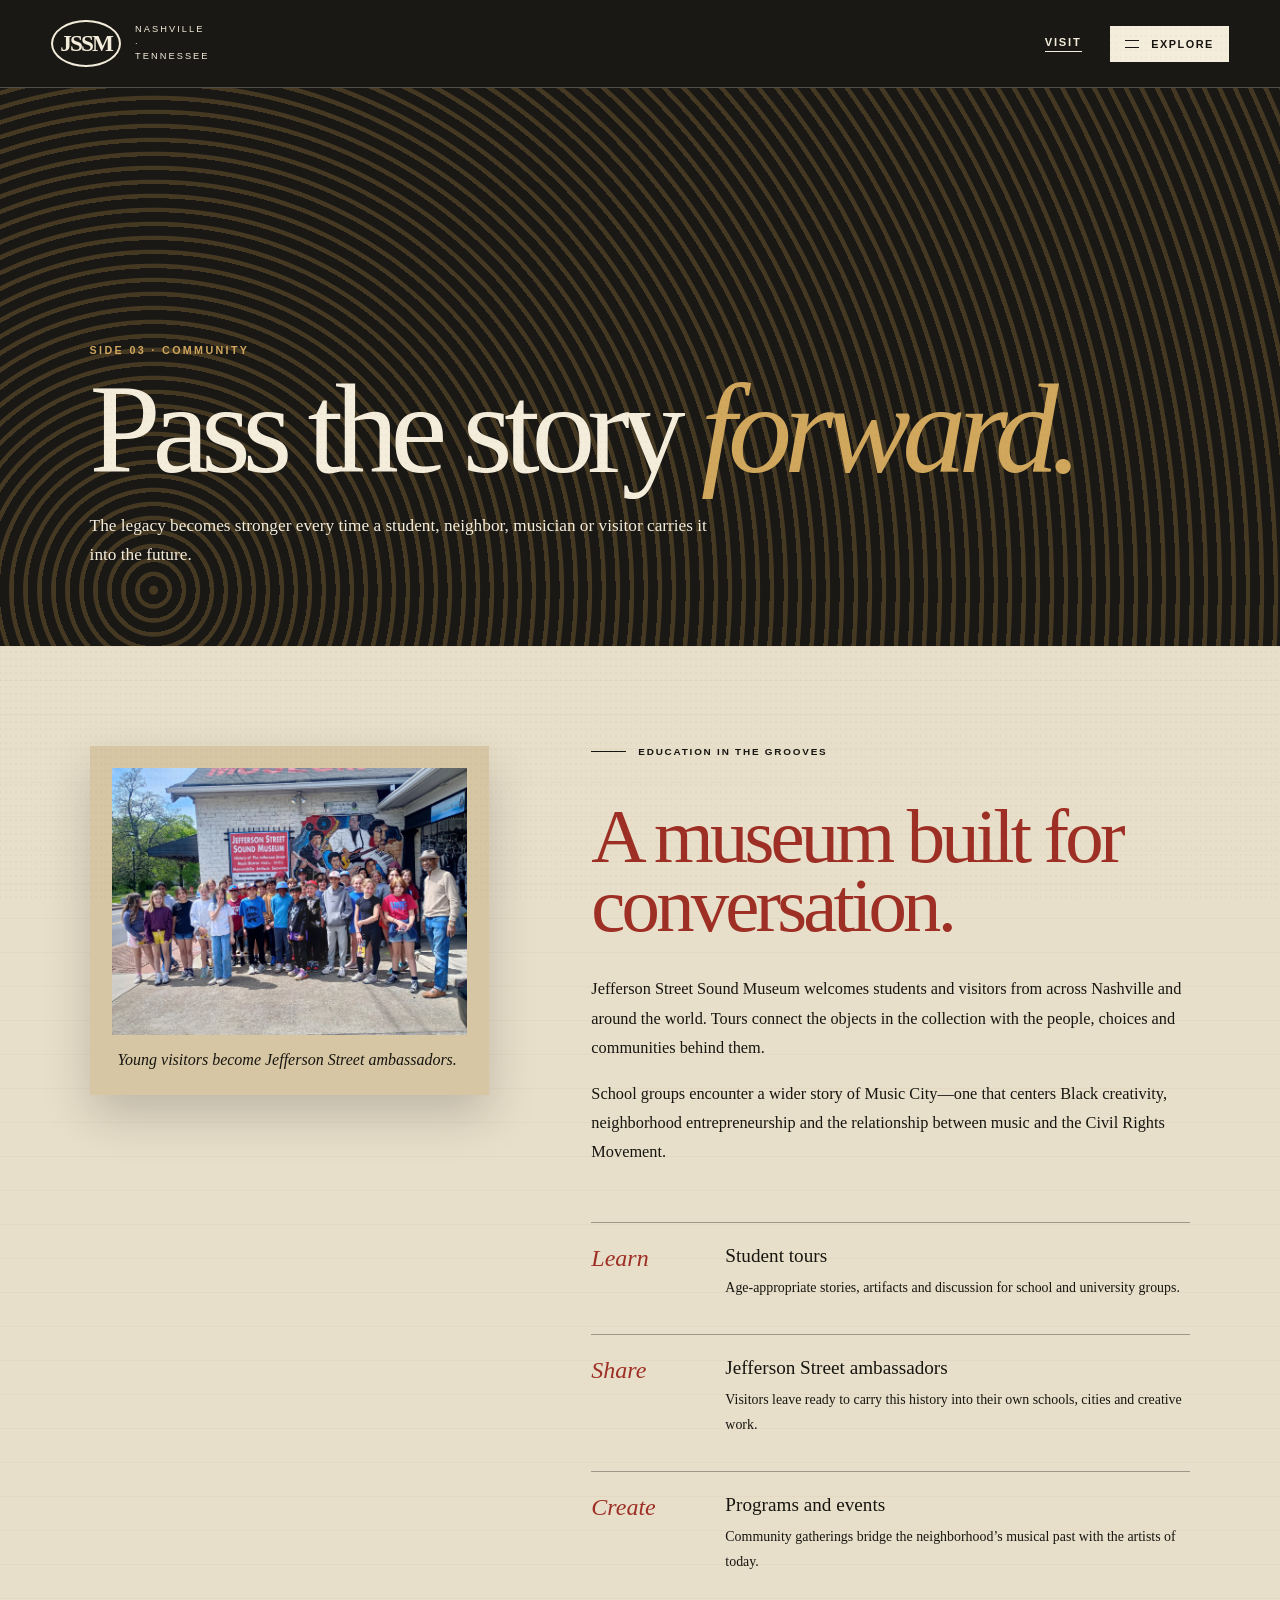
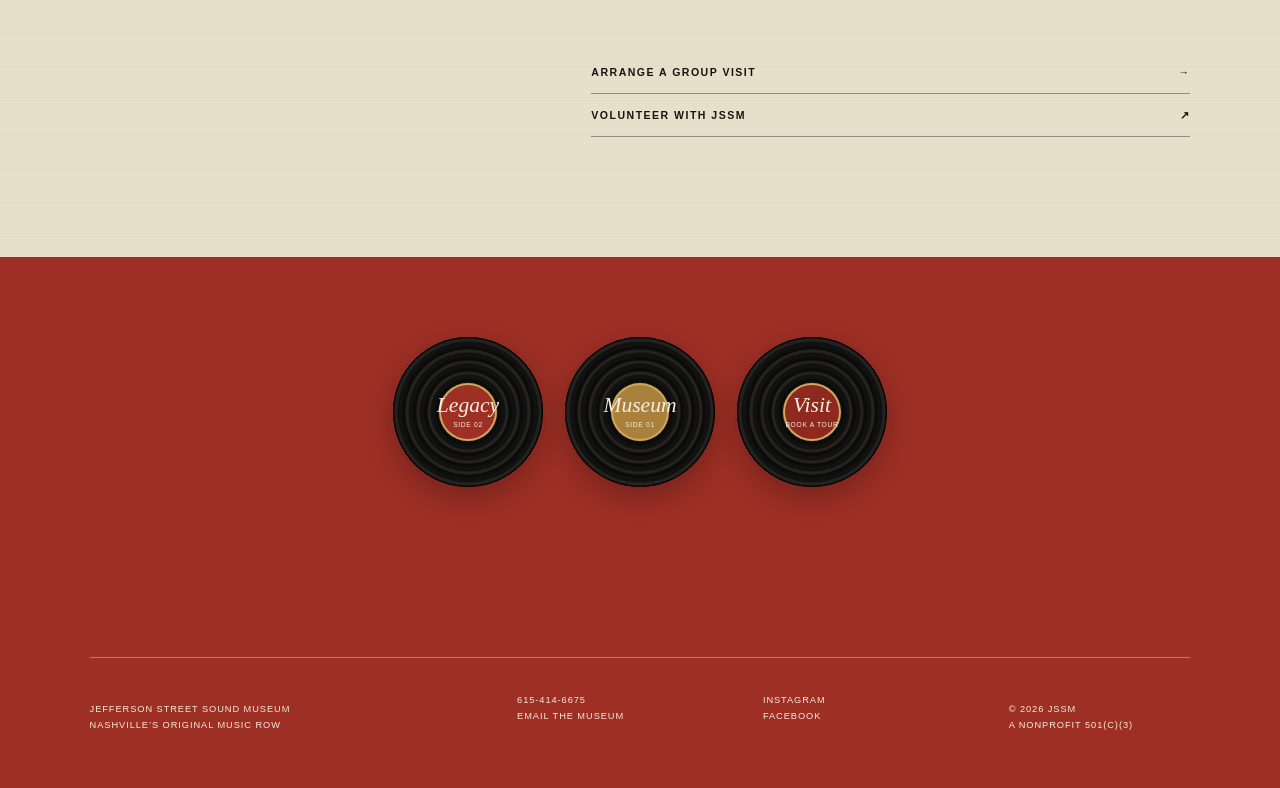
==== community.html @ 383ae5aa "Launch poster-first multi-page museum site v2 Adds record-style navigation, Events and Founder’s Let" ====
<!doctype html><html lang="en"><head><meta charset="utf-8"><meta name="viewport" content="width=device-width,initial-scale=1"><meta name="description" content="Education and community at Jefferson Street Sound Museum."><title>Community | Jefferson Street Sound Museum</title><link rel="icon" href="images/jssm-logo.webp"><link rel="stylesheet" href="styles.css"><script src="script.js" defer></script></head>
<body class="inner-page"><a class="skip-link" href="#content">Skip to content</a>
<header class="site-header"><a class="wordmark" href="index.html" aria-label="Jefferson Street Sound Museum home"><span>JSSM</span><small>Nashville · Tennessee</small></a><div class="header-actions"><a class="visit-link" href="visit.html">Visit</a><button class="menu-button" aria-expanded="false" aria-controls="museum-menu"><i aria-hidden="true"></i> Explore</button></div></header>
<div id="museum-menu" class="menu-drawer" aria-hidden="true"><div class="menu-top"><span>On the record</span><button class="menu-close" aria-label="Close menu">Close ×</button></div><nav class="record-menu" aria-label="Main navigation"><a class="record-link" href="index.html"><span>Home</span><small>Side A</small></a><a class="record-link" href="museum.html"><span>Museum</span><small>01</small></a><a class="record-link" href="legacy.html"><span>Legacy</span><small>02</small></a><a class="record-link" href="community.html" aria-current="page"><span>Community</span><small>03</small></a><a class="record-link" href="visit.html"><span>Visit</span><small>04</small></a><a class="record-link" href="events.html"><span>Events</span><small>Calendar</small></a><a class="record-link" href="founders-letter.html"><span>Letter</span><small>Monthly</small></a></nav><div class="menu-footer">2004 Jefferson Street · Nashville, Tennessee</div></div>
<main id="content"><section class="page-hero"><div class="page-hero-copy" data-reveal><p class="eyebrow">Side 03 · Community</p><h1>Pass the story <em>forward.</em></h1><p>The legacy becomes stronger every time a student, neighbor, musician or visitor carries it into the future.</p></div></section>
<section class="page-content paper"><div class="page-grid"><figure class="page-portrait" data-reveal><img src="images/students.webp" alt="Students visiting Jefferson Street Sound Museum"><figcaption>Young visitors become Jefferson Street ambassadors.</figcaption></figure><div class="page-copy" data-reveal><div class="section-tag">Education in the grooves</div><h2>A museum built for conversation.</h2><p>Jefferson Street Sound Museum welcomes students and visitors from across Nashville and around the world. Tours connect the objects in the collection with the people, choices and communities behind them.</p><p>School groups encounter a wider story of Music City—one that centers Black creativity, neighborhood entrepreneurship and the relationship between music and the Civil Rights Movement.</p><div class="fact-strips"><article><span>Learn</span><div><h3>Student tours</h3><p>Age-appropriate stories, artifacts and discussion for school and university groups.</p></div></article><article><span>Share</span><div><h3>Jefferson Street ambassadors</h3><p>Visitors leave ready to carry this history into their own schools, cities and creative work.</p></div></article><article><span>Create</span><div><h3>Programs and events</h3><p>Community gatherings bridge the neighborhood’s musical past with the artists of today.</p></div></article></div><div class="community-actions"><a href="visit.html">Arrange a group visit <span>→</span></a><a href="https://www.jeffersonstreetsound.com/volunteer">Volunteer with JSSM <span>↗</span></a></div></div></div></section></main>
<nav class="page-record-nav" aria-label="Continue exploring"><a class="mini-record" href="legacy.html"><span>Legacy</span><small>Side 02</small></a><a class="mini-record brass" href="museum.html"><span>Museum</span><small>Side 01</small></a><a class="mini-record red" href="visit.html"><span>Visit</span><small>Book a Tour</small></a></nav>
<footer><div class="footer-bottom"><p>Jefferson Street Sound Museum<br>Nashville’s Original Music Row</p><div><a href="tel:+16154146675">615-414-6675</a><a href="mailto:karenlynncoffee@gmail.com">Email the museum</a></div><div><a href="https://www.instagram.com/jeffersonstreetsound">Instagram</a><a href="https://www.facebook.com/jssbooking">Facebook</a></div><p>© 2026 JSSM<br>A nonprofit 501(c)(3)</p></div></footer></body></html>
---- styles.css ----
:root { --ink:#171510; --paper:#e8dfca; --red:#9e2f25; --gold:#b58d45; --cream:#f5eddb; --night:#191815; }
* { box-sizing:border-box; }
html { scroll-behavior:smooth; }
body { margin:0; color:var(--ink); background:var(--paper); font-family:Arial, Helvetica, sans-serif; }
body::before { content:""; position:fixed; inset:0; z-index:20; pointer-events:none; opacity:.2; background-image:radial-gradient(circle at 17% 13%,rgba(45,35,18,.12) 0 1px,transparent 1.5px),radial-gradient(circle at 73% 61%,rgba(255,255,255,.12) 0 1px,transparent 1.5px); background-size:5px 7px,9px 11px; mix-blend-mode:multiply; }
a { color:inherit; text-decoration:none; }
button { color:inherit; font:inherit; }
.skip-link { position:fixed; top:-100px; left:16px; z-index:100; padding:12px 16px; background:var(--cream); }
.skip-link:focus { top:16px; }

.site-header { position:fixed; z-index:15; top:0; left:0; width:100%; height:88px; display:flex; align-items:center; justify-content:space-between; padding:0 4vw; color:var(--cream); border-bottom:1px solid rgba(245,237,219,.25); transition:transform .5s ease, background .4s; background:linear-gradient(180deg,rgba(10,9,7,.7),transparent); }
.site-header.is-hidden { transform:translateY(-110%); }
.wordmark { display:flex; align-items:center; gap:14px; }
.wordmark span { font:800 1.45rem/1 Georgia,serif; letter-spacing:-.08em; border:2px solid currentColor; border-radius:50%; padding:10px 7px; }
.wordmark small { font-size:.58rem; text-transform:uppercase; letter-spacing:.22em; max-width:70px; line-height:1.5; }
.header-actions { display:flex; align-items:center; gap:28px; text-transform:uppercase; letter-spacing:.16em; font-size:.7rem; font-weight:700; }
.visit-link { border-bottom:1px solid currentColor; padding-bottom:3px; }
.menu-button { cursor:pointer; border:0; background:var(--cream); color:var(--ink); padding:12px 15px; text-transform:uppercase; font-size:.68rem; letter-spacing:.14em; }
.menu-button i { display:inline-block; width:14px; height:8px; margin-right:8px; border-top:1px solid; border-bottom:1px solid; }

.menu-drawer { position:fixed; z-index:30; inset:0; display:flex; flex-direction:column; padding:30px 5vw; color:var(--cream); background:var(--red); transform:translateY(-105%); opacity:0; transition:transform .7s cubic-bezier(.77,0,.18,1), opacity .5s; visibility:hidden; }
.menu-drawer.is-open { transform:translateY(0); opacity:1; visibility:visible; }
.menu-top { display:flex; justify-content:space-between; align-items:center; padding-bottom:24px; border-bottom:1px solid rgba(245,237,219,.45); text-transform:uppercase; letter-spacing:.18em; font-size:.64rem; }
.menu-top button { border:0; background:none; cursor:pointer; text-transform:uppercase; letter-spacing:.15em; }
.menu-drawer nav { display:grid; margin:auto 0; }
.menu-drawer nav a { display:flex; align-items:baseline; gap:24px; width:max-content; font:italic 5.5vw/1.1 Georgia,serif; transition:transform .3s, color .3s; }
.menu-drawer nav a:hover { color:#fff; transform:translateX(18px); }
.menu-drawer nav span { width:28px; font:600 .65rem Arial,sans-serif; letter-spacing:.16em; }
.menu-footer { font:.65rem/1 Arial,sans-serif; letter-spacing:.16em; text-transform:uppercase; }

.hero { position:relative; min-height:100svh; overflow:hidden; display:flex; align-items:flex-end; color:var(--cream); background:#111; }
.hero-photo,.hero-wash { position:absolute; inset:0; }
.hero-photo { background:url('/images/museum-gathering.webp') center 42%/cover no-repeat; filter:grayscale(1) sepia(.25) contrast(1.15); transform:scale(1.02); }
.hero-wash { background:linear-gradient(90deg,rgba(12,11,8,.92) 0%,rgba(12,11,8,.6) 44%,rgba(12,11,8,.12) 75%),linear-gradient(0deg,rgba(12,11,8,.7),transparent 48%); }
.hero-copy { position:relative; z-index:2; width:min(840px,90vw); margin:0 0 9vh 7vw; }
.eyebrow,.kicker { margin:0 0 22px; text-transform:uppercase; letter-spacing:.22em; font-size:.67rem; font-weight:700; }
.hero h1 { margin:0; max-width:820px; font:400 clamp(4.2rem,9.2vw,9.5rem)/.78 Georgia,serif; letter-spacing:-.07em; }
.hero h1 span,.hero h1 em { display:block; }
.hero h1 em { color:#d0a75d; font-weight:400; }
.intro { max-width:590px; margin:34px 0; font:1.08rem/1.65 Georgia,serif; }
.ticket-button { display:inline-flex; align-items:center; justify-content:space-between; gap:40px; padding:16px 18px; min-width:270px; background:var(--red); color:var(--cream); text-transform:uppercase; letter-spacing:.13em; font-size:.67rem; font-weight:700; transition:background .3s, transform .3s; }
.ticket-button:hover { background:#bd3d30; transform:translateY(-3px); }
.hero-seal { position:absolute; z-index:3; right:6vw; bottom:9vh; width:132px; aspect-ratio:1; display:flex; flex-direction:column; justify-content:center; text-align:center; border:1px solid rgba(245,237,219,.7); border-radius:50%; transform:rotate(7deg); }
.hero-seal b { font-size:.55rem; letter-spacing:.18em; }
.hero-seal strong { font:italic 1.15rem Georgia,serif; margin:5px 0; }
.scroll-cue { position:absolute; z-index:2; right:1.8vw; top:46%; display:flex; gap:12px; align-items:center; writing-mode:vertical-rl; text-transform:uppercase; letter-spacing:.2em; font-size:.55rem; }
.scroll-cue span { display:block; width:1px; height:54px; background:rgba(245,237,219,.6); }

.marquee { overflow:hidden; background:var(--red); color:var(--cream); padding:17px 0; white-space:nowrap; }
.marquee div { width:max-content; animation:marquee 30s linear infinite; }
.marquee span { text-transform:uppercase; letter-spacing:.16em; font-size:.68rem; font-weight:700; }
.marquee i { color:#d0a75d; font-style:normal; margin:0 24px; }
@keyframes marquee { to { transform:translateX(-50%); } }

.paper { background-color:var(--paper); background-image:linear-gradient(rgba(107,82,45,.04) 1px,transparent 1px); background-size:100% 34px; }
.story { padding:100px 7vw 130px; }
.section-tag { display:flex; align-items:center; gap:12px; text-transform:uppercase; letter-spacing:.18em; font-size:.62rem; font-weight:700; }
.section-tag::before { content:""; width:35px; height:1px; background:currentColor; }
.section-tag.light { color:#d2b77f; }
.story-grid { display:grid; grid-template-columns:1.45fr .7fr; gap:10vw; margin:74px 0 90px; }
.story h2,.community h2 { margin:0; max-width:760px; font:400 clamp(3.5rem,7vw,7rem)/.9 Georgia,serif; letter-spacing:-.055em; }
.story h2 em,.community h2 { color:var(--red); font-weight:400; }
.story-copy { padding-top:34px; font:1rem/1.75 Georgia,serif; }
.story-copy p:first-child::first-letter { float:left; color:var(--red); font-size:5rem; line-height:.7; padding:10px 10px 0 0; }
.story-copy a { display:inline-flex; justify-content:space-between; width:100%; margin-top:26px; padding:13px 0; border-bottom:1px solid; text-transform:uppercase; letter-spacing:.15em; font:700 .64rem Arial,sans-serif; }
.archival-photo { position:relative; width:76%; margin:0 0 0 auto; }
.archival-photo::before { content:""; position:absolute; inset:-13px 24px 13px -24px; border:1px solid rgba(23,21,16,.35); }
.archival-photo img { position:relative; display:block; width:100%; height:560px; object-fit:cover; filter:grayscale(.92) sepia(.35) contrast(1.08); }
.archival-photo figcaption { position:absolute; left:-120px; bottom:30px; width:240px; padding:18px 20px; background:var(--cream); box-shadow:0 10px 35px rgba(0,0,0,.16); transform:rotate(-2deg); }
.archival-photo figcaption span { display:block; margin-bottom:6px; text-transform:uppercase; letter-spacing:.15em; font-size:.55rem; }
.archival-photo figcaption b { font:italic 1.15rem Georgia,serif; }

.legacy { padding:110px 7vw 130px; color:var(--cream); background:var(--night); }
.legacy-heading { display:flex; justify-content:space-between; align-items:flex-end; margin:56px 0 90px; }
.legacy-heading>p { text-transform:uppercase; letter-spacing:.2em; font-size:.62rem; }
.legacy h2 { margin:0; text-align:right; font:400 clamp(3rem,6.5vw,6.6rem)/.9 Georgia,serif; letter-spacing:-.05em; }
.legacy h2 em { color:#d0a75d; font-weight:400; }
.timeline { position:relative; display:grid; grid-template-columns:repeat(4,1fr); }
.timeline::before { content:""; position:absolute; left:0; right:0; top:10px; height:1px; background:rgba(245,237,219,.28); }
.timeline article { position:relative; padding:50px 2.3vw 0 0; }
.record-dot { position:absolute; top:0; left:0; width:21px; height:21px; border:5px solid var(--night); border-radius:50%; background:var(--gold); box-shadow:0 0 0 1px var(--gold); }
.timeline article>span { color:#d0a75d; font:italic 2rem Georgia,serif; }
.timeline h3 { min-height:58px; margin:17px 0 13px; font:1.45rem/1.05 Georgia,serif; }
.timeline p { max-width:230px; color:#bdb6a7; font-size:.82rem; line-height:1.7; }

.community { display:grid; grid-template-columns:1.05fr .95fr; min-height:760px; }
.community-photo { position:relative; margin:70px 0 70px 7vw; overflow:hidden; }
.community-photo img { width:100%; height:100%; object-fit:cover; filter:grayscale(.9) sepia(.3); }
.photo-stamp { position:absolute; right:24px; top:24px; width:106px; aspect-ratio:1; display:grid; place-content:center; text-align:center; border-radius:50%; border:2px solid var(--cream); color:var(--cream); font:italic 1rem/1.2 Georgia,serif; transform:rotate(10deg); }
.community-copy { display:flex; flex-direction:column; justify-content:center; padding:10vw 7vw; }
.community-copy .section-tag { margin-bottom:70px; }
.community-copy>p:not(.kicker) { max-width:520px; margin:30px 0; font:1rem/1.75 Georgia,serif; }
.community-actions { display:grid; gap:0; margin-top:20px; }
.community-actions a { display:flex; justify-content:space-between; padding:15px 0; border-bottom:1px solid rgba(23,21,16,.4); text-transform:uppercase; letter-spacing:.14em; font-size:.66rem; font-weight:700; }

.visit { position:relative; min-height:820px; display:flex; align-items:center; justify-content:flex-end; overflow:hidden; padding:8vw; background:#181612; color:var(--cream); }
.visit-image { position:absolute; inset:0; background:linear-gradient(90deg,rgba(12,11,8,.2),rgba(12,11,8,.84) 70%),url('/images/museum-founder.webp') 15% center/cover no-repeat; filter:sepia(.25) saturate(.7); }
.visit-card { position:relative; z-index:2; width:min(540px,100%); padding:55px; border:1px solid rgba(245,237,219,.5); background:rgba(24,22,18,.84); backdrop-filter:blur(8px); }
.visit-card h2 { margin:38px 0; font:400 clamp(3rem,5vw,5rem)/.92 Georgia,serif; letter-spacing:-.045em; }
.visit-details { display:grid; grid-template-columns:1fr 1fr; gap:24px; margin-bottom:35px; }
.visit-details span { color:#d0a75d; text-transform:uppercase; letter-spacing:.15em; font-size:.58rem; }
.visit-details p { font:1rem/1.6 Georgia,serif; }
.ticket-button.inverse { background:var(--cream); color:var(--ink); }
.map-link { display:block; width:max-content; margin-top:25px; text-transform:uppercase; letter-spacing:.12em; border-bottom:1px solid; font-size:.6rem; }

footer { padding:90px 7vw 45px; color:var(--cream); background:var(--red); }
.footer-top { display:flex; align-items:flex-end; justify-content:space-between; gap:50px; padding-bottom:80px; }
.footer-top p { text-transform:uppercase; letter-spacing:.18em; font-size:.62rem; }
.footer-top h2 { margin:14px 0 0; font:400 clamp(3.2rem,6.2vw,6rem)/.9 Georgia,serif; letter-spacing:-.05em; }
.footer-top h2 em { color:#d9b66f; font-weight:400; }
.footer-top>a { display:flex; justify-content:space-between; min-width:230px; padding:17px 0; border-bottom:1px solid; text-transform:uppercase; letter-spacing:.14em; font-size:.66rem; font-weight:700; }
.footer-bottom { display:grid; grid-template-columns:2fr 1fr 1fr 1fr; gap:5vw; padding-top:35px; border-top:1px solid rgba(245,237,219,.4); text-transform:uppercase; letter-spacing:.1em; font-size:.58rem; line-height:1.7; }
.footer-bottom div { display:flex; flex-direction:column; }

/* Version 2: poster-first entrance and record navigation */
.poster-hero { min-height:100svh; display:grid; place-items:center; background:#e9dcc0; }
.front-poster { position:absolute; inset:0; width:100%; height:100%; object-fit:contain; object-position:center; }
.front-actions { position:absolute; z-index:4; left:50%; bottom:26px; display:flex; gap:15px; transform:translateX(-50%); }
.mini-record,.record-link,.section-record-link { position:relative; isolation:isolate; border-radius:50%; color:var(--cream); background:repeating-radial-gradient(circle at center,#111 0 4px,#25231f 5px 7px,#0b0b0a 8px 11px); box-shadow:0 10px 30px rgba(0,0,0,.26),inset 0 0 0 1px #070706; }
.mini-record::before,.record-link::before,.section-record-link::before { content:""; position:absolute; z-index:-1; inset:32%; border-radius:50%; background:var(--red); box-shadow:0 0 0 2px #d0a75d; }
.mini-record { width:112px; aspect-ratio:1; display:flex; flex-direction:column; align-items:center; justify-content:center; text-align:center; transition:transform .35s ease,box-shadow .35s ease; }
.mini-record:hover,.mini-record:focus-visible { transform:translateY(-8px) rotate(6deg); box-shadow:0 18px 38px rgba(0,0,0,.38); }
.mini-record span { font:italic 1.08rem/1 Georgia,serif; }
.mini-record small { width:60%; margin-top:5px; font-size:.42rem; line-height:1.15; letter-spacing:.1em; text-transform:uppercase; }
.mini-record.brass::before { background:#aa813c; }
.mini-record.red::before { background:#8f291f; }
.poster-cue { color:var(--ink); right:1.5vw; }

.menu-drawer { background:radial-gradient(circle at 15% 15%,#a83b2d,#7c201a 70%); }
.menu-drawer nav.record-menu { display:grid; grid-template-columns:repeat(4,minmax(125px,1fr)); gap:1.2vw; width:min(980px,100%); margin:auto; }
.menu-drawer nav.record-menu a.record-link { width:100%; max-width:180px; aspect-ratio:1; display:flex; flex-direction:column; align-items:center; justify-content:center; gap:7px; justify-self:center; font:inherit; text-align:center; color:var(--cream); transition:transform .4s ease; }
.menu-drawer nav.record-menu a.record-link:hover,.menu-drawer nav.record-menu a.record-link:focus-visible { color:var(--cream); transform:rotate(7deg) scale(1.05); }
.menu-drawer nav.record-menu a.record-link span { width:auto; font:italic clamp(1rem,2vw,1.9rem)/1 Georgia,serif; letter-spacing:0; }
.menu-drawer nav.record-menu a.record-link small { width:auto; font-size:.48rem; letter-spacing:.18em; text-transform:uppercase; }

.archival-photo { width:min(760px,76%); padding:24px; background:#d8c9aa; box-shadow:0 20px 45px rgba(29,22,12,.18); }
.archival-photo img { height:min(78vh,900px); object-fit:contain; object-position:center top; background:#cfc4af; }
.visit-image { background:linear-gradient(90deg,rgba(12,11,8,.05),rgba(12,11,8,.9) 70%),url('images/museum-founder.webp') left center/contain no-repeat; }
.section-record-link { width:150px; aspect-ratio:1; display:flex; flex-direction:column; align-items:center; justify-content:center; margin:80px auto 0; text-align:center; transition:transform .35s; }
.section-record-link:hover { transform:rotate(7deg) scale(1.05); }
.section-record-link span { width:62%; font:italic 1rem/1.05 Georgia,serif; }
.section-record-link small { margin-top:8px; font-size:.48rem; letter-spacing:.12em; text-transform:uppercase; }

/* Inner pages */
.inner-page { min-height:100vh; background:var(--paper); }
.inner-page .site-header { position:sticky; color:var(--cream); background:var(--night); }
.inner-page main { min-height:70vh; }
.page-hero { position:relative; min-height:62vh; display:flex; align-items:flex-end; overflow:hidden; padding:8vw 7vw 6vw; color:var(--cream); background:var(--night); }
.page-hero::before { content:""; position:absolute; inset:0; opacity:.28; background:repeating-radial-gradient(circle at 12% 90%,#b58d45 0 4px,transparent 5px 14px); }
.page-hero-copy { position:relative; z-index:1; }
.page-hero .eyebrow { color:#d0a75d; }
.page-hero h1 { max-width:1000px; margin:0; font:400 clamp(4rem,10vw,9rem)/.8 Georgia,serif; letter-spacing:-.065em; }
.page-hero h1 em { color:#d0a75d; font-weight:400; }
.page-hero p:last-child { max-width:620px; margin:32px 0 0; font:1.08rem/1.65 Georgia,serif; }
.page-content { padding:100px 7vw 120px; }
.page-grid { display:grid; grid-template-columns:minmax(320px,.8fr) 1.2fr; gap:8vw; align-items:start; }
.page-portrait { position:sticky; top:115px; margin:0; padding:22px; background:#d6c6a4; transform:rotate(-1deg); box-shadow:0 20px 45px rgba(0,0,0,.18); }
.page-portrait img { display:block; width:100%; height:auto; object-fit:contain; }
.page-portrait figcaption { padding:16px 6px 4px; font:italic 1rem Georgia,serif; }
.page-copy .section-tag { margin-bottom:45px; }
.page-copy h2 { margin:0 0 34px; font:400 clamp(3rem,6vw,6rem)/.9 Georgia,serif; letter-spacing:-.05em; color:var(--red); }
.page-copy h3 { margin:55px 0 14px; font:italic 2rem Georgia,serif; }
.page-copy p { max-width:680px; font:1.02rem/1.8 Georgia,serif; }
.fact-strips { display:grid; gap:12px; margin:55px 0; }
.fact-strips article { display:grid; grid-template-columns:110px 1fr; gap:24px; padding:22px 0; border-top:1px solid rgba(23,21,16,.35); }
.fact-strips span { color:var(--red); font:italic 1.5rem Georgia,serif; }
.fact-strips h3 { margin:0 0 8px; font:1.2rem Georgia,serif; }
.fact-strips p { margin:0; font-size:.87rem; }
.page-record-nav { display:grid; grid-template-columns:repeat(3,150px); gap:22px; justify-content:center; padding:80px 7vw; color:var(--cream); background:var(--red); }
.page-record-nav .mini-record { width:150px; }
.page-record-nav .mini-record span { font-size:1.35rem; }
.visit-layout { display:grid; grid-template-columns:1fr 1fr; gap:7vw; align-items:start; }
.hours-panel { padding:44px; color:var(--cream); background:var(--night); box-shadow:18px 18px 0 var(--gold); }
.hours-panel h2 { margin:0 0 35px; font:italic clamp(2.5rem,5vw,4.5rem)/.9 Georgia,serif; color:var(--cream); }
.hours-panel dl { margin:0; }
.hours-panel dt { margin-top:24px; color:#d0a75d; text-transform:uppercase; letter-spacing:.16em; font-size:.58rem; }
.hours-panel dd { margin:8px 0 0; font:1rem/1.6 Georgia,serif; }
.record-cta { display:inline-flex; align-items:center; justify-content:center; width:170px; aspect-ratio:1; margin-top:35px; border-radius:50%; color:var(--cream); background:repeating-radial-gradient(circle,#111 0 4px,#24221f 5px 7px,#0b0b0a 8px 11px); text-align:center; font:italic 1.25rem Georgia,serif; }

.news-grooves { display:grid; grid-template-columns:1.2fr .8fr; gap:8vw; align-items:center; padding:85px 7vw; }
.news-grooves h2 { margin:28px 0; font:400 clamp(3rem,6vw,6rem)/.9 Georgia,serif; letter-spacing:-.05em; }
.news-grooves h2 em { color:var(--red); font-weight:400; }
.news-grooves p { max-width:560px; font:1rem/1.7 Georgia,serif; }
.news-records { display:flex; gap:28px; justify-content:center; }
.news-records .mini-record { width:170px; }

.achievement-tag { margin-top:70px; }
.achievement-grid { display:grid; grid-template-columns:1fr 1fr; gap:14px; margin:30px 0 55px; }
.achievement-grid a { min-height:180px; display:flex; flex-direction:column; justify-content:flex-end; padding:24px; border:1px solid rgba(23,21,16,.28); background:rgba(245,237,219,.55); transition:transform .25s,background .25s; }
.achievement-grid a:hover { transform:translateY(-5px); background:var(--cream); }
.achievement-grid b { color:var(--red); font:italic 2.1rem Georgia,serif; }
.achievement-grid span { margin:18px 0 8px; font:1.2rem/1.1 Georgia,serif; }
.achievement-grid small { text-transform:uppercase; letter-spacing:.1em; font-size:.52rem; line-height:1.4; }

.calendar-layout { display:grid; grid-template-columns:.75fr 1.25fr; gap:8vw; align-items:start; }
.calendar-intro h2 { margin:34px 0; color:var(--red); font:400 clamp(3.5rem,7vw,6rem)/.9 Georgia,serif; }
.calendar-intro>p { font:1rem/1.75 Georgia,serif; }
.calendar-sync { display:flex; align-items:center; gap:15px; margin-top:38px; padding:18px; border:1px solid rgba(23,21,16,.3); }
.calendar-sync div { display:flex; flex-direction:column; gap:5px; }
.calendar-sync small { color:#5f594d; font-size:.68rem; line-height:1.35; }
.sync-light { width:12px; height:12px; flex:0 0 auto; border-radius:50%; background:var(--gold); box-shadow:0 0 0 5px rgba(181,141,69,.18); }
.event-list { display:grid; gap:20px; }
.event-card { display:grid; grid-template-columns:105px 1fr; min-height:230px; border:1px solid rgba(23,21,16,.28); background:var(--cream); box-shadow:12px 12px 0 rgba(181,141,69,.38); }
.event-card time { display:flex; flex-direction:column; align-items:center; justify-content:center; color:var(--cream); background:var(--red); }
.event-card time b { text-transform:uppercase; letter-spacing:.14em; font-size:.55rem; }
.event-card time span { margin-top:8px; font:italic 2rem Georgia,serif; }
.event-card>div { display:flex; flex-direction:column; justify-content:center; padding:30px; }
.event-card p { margin:0; color:var(--red); text-transform:uppercase; letter-spacing:.14em; font-size:.56rem; }
.event-card h3 { margin:12px 0; font:1.7rem/1.05 Georgia,serif; }
.event-card>div>span { font:.85rem/1.5 Georgia,serif; }
.event-card a { width:max-content; margin-top:20px; border-bottom:1px solid; text-transform:uppercase; letter-spacing:.1em; font-size:.55rem; }
.event-card.upcoming time { background:var(--gold); }

.dashboard-note { display:grid; grid-template-columns:1fr 1fr; gap:8vw; align-items:center; padding:90px 7vw; color:var(--cream); background:var(--night); }
.dashboard-note h2 { margin:0; font:400 clamp(3rem,6vw,6rem)/.9 Georgia,serif; letter-spacing:-.05em; }
.dashboard-note h2 em { color:#d0a75d; font-weight:400; }
.dashboard-note ol { margin:0; padding:0; list-style:none; }
.dashboard-note li { display:grid; grid-template-columns:45px 1fr; gap:18px; align-items:center; padding:18px 0; border-bottom:1px solid rgba(245,237,219,.25); }
.dashboard-note li b { display:grid; place-content:center; width:35px; aspect-ratio:1; border-radius:50%; color:var(--night); background:var(--gold); }
.dashboard-note li span { font:1rem Georgia,serif; }

.letter-hero::before { opacity:.18; background:repeating-linear-gradient(8deg,#b58d45 0 1px,transparent 1px 22px); }
.letter-sheet { width:min(1100px,86vw); margin:-45px auto 100px; position:relative; z-index:2; padding:70px 7vw; background:var(--cream); box-shadow:0 30px 70px rgba(0,0,0,.2); }
.letter-sheet header { padding-bottom:35px; border-bottom:1px solid rgba(23,21,16,.35); }
.letter-sheet header>span { text-transform:uppercase; letter-spacing:.18em; font-size:.58rem; }
.letter-sheet h2 { max-width:850px; margin:25px 0 0; color:var(--red); font:400 clamp(2.5rem,5vw,4.6rem)/.95 Georgia,serif; letter-spacing:-.04em; }
.letter-columns { columns:2; column-gap:6vw; margin-top:45px; }
.letter-columns>div { break-inside:avoid; }
.letter-columns p { margin:0 0 24px; font:1rem/1.8 Georgia,serif; }
.letter-columns .dropcap::first-letter { float:left; margin:9px 10px 0 0; color:var(--red); font-size:5.5rem; line-height:.65; }
.signature { margin-top:35px!important; color:var(--red); font:italic 2.4rem Georgia,serif!important; }
.recent-scenes { padding:90px 7vw 120px; }
.scene-grid { display:grid; grid-template-columns:1fr 1fr; gap:30px; margin-top:55px; }
.scene-grid figure { margin:0; padding:14px; background:#d4c4a2; box-shadow:0 18px 35px rgba(0,0,0,.15); }
.scene-grid figure:nth-child(2) { transform:rotate(1.5deg); }
.scene-grid img { display:block; width:100%; aspect-ratio:4/3; object-fit:cover; object-position:center; filter:grayscale(.75) sepia(.25); }
.scene-grid figcaption { padding:15px 6px 6px; font:italic .9rem/1.4 Georgia,serif; }

[aria-current="page"] { outline:2px solid #d0a75d; outline-offset:5px; }

[data-reveal] { opacity:0; transform:translateY(35px); transition:opacity .9s ease, transform .9s cubic-bezier(.2,.75,.25,1); }
[data-reveal].is-visible { opacity:1; transform:none; }

@media (max-width:800px) {
  .site-header { height:72px; padding:0 20px; }
  .visit-link { display:none; }
  .poster-hero { min-height:100svh; align-items:start; padding-top:72px; background:#e9dcc0; }
  .front-poster { position:relative; width:100%; height:auto; object-fit:contain; }
  .front-actions { position:relative; left:auto; bottom:auto; align-self:end; display:grid; grid-template-columns:repeat(3,1fr); gap:7px; width:100%; padding:20px 12px 32px; transform:none; background:var(--red); }
  .mini-record { width:100%; max-width:118px; margin:auto; }
  .scroll-cue { display:none; }
  .menu-drawer { padding:20px; overflow:auto; }
  .menu-drawer nav.record-menu { grid-template-columns:repeat(2,minmax(120px,1fr)); gap:15px; padding:25px 0; }
  .menu-drawer nav.record-menu a.record-link { max-width:150px; justify-self:center; }
  .story,.legacy { padding:78px 24px 90px; }
  .story-grid { grid-template-columns:1fr; gap:20px; margin:55px 0 70px; }
  .archival-photo { width:100%; padding:12px; }
  .archival-photo img { height:auto; }
  .archival-photo figcaption { left:-12px; bottom:20px; }
  .legacy-heading { display:block; }
  .legacy-heading>p { margin-bottom:34px; }
  .legacy h2 { text-align:left; }
  .timeline { grid-template-columns:1fr; gap:38px; }
  .timeline::before { top:0; bottom:0; left:10px; width:1px; height:auto; }
  .timeline article { padding:0 0 0 46px; }
  .record-dot { top:2px; }
  .timeline h3 { min-height:0; }
  .community { grid-template-columns:1fr; }
  .community-photo { height:520px; margin:24px; }
  .community-copy { padding:70px 24px 90px; }
  .community-copy .section-tag { margin-bottom:55px; }
  .visit { min-height:auto; padding:80px 20px; }
  .visit-image { opacity:.55; }
  .visit-card { padding:38px 28px; }
  .visit-details { grid-template-columns:1fr; }
  footer { padding:75px 24px 35px; }
  .footer-top { display:block; }
  .footer-top>a { margin-top:45px; }
  .footer-bottom { grid-template-columns:1fr 1fr; gap:30px; }
  .page-hero { min-height:55vh; padding:90px 24px 55px; }
  .page-hero h1 { font-size:clamp(3.8rem,20vw,6rem); }
  .page-content { padding:70px 24px 90px; }
  .page-grid,.visit-layout { grid-template-columns:1fr; gap:65px; }
  .page-portrait { position:relative; top:auto; }
  .fact-strips article { grid-template-columns:80px 1fr; }
  .page-record-nav { grid-template-columns:repeat(3,1fr); gap:8px; padding:55px 12px; }
  .page-record-nav .mini-record { width:100%; }
  .hours-panel { padding:34px 28px; box-shadow:10px 10px 0 var(--gold); }
  .news-grooves,.calendar-layout,.dashboard-note { grid-template-columns:1fr; }
  .news-grooves { padding:65px 24px; }
  .news-records .mini-record { width:140px; }
  .achievement-grid { grid-template-columns:1fr; }
  .calendar-layout { gap:60px; }
  .event-card { grid-template-columns:80px 1fr; }
  .event-card>div { padding:24px 20px; }
  .dashboard-note { padding:75px 24px; }
  .letter-sheet { width:calc(100% - 28px); margin:-25px 14px 75px; padding:48px 24px; }
  .letter-columns { columns:1; }
  .scene-grid { grid-template-columns:1fr; }
  .recent-scenes { padding:70px 24px 90px; }
}

@media (prefers-reduced-motion:reduce) {
  html { scroll-behavior:auto; }
  *,*::before,*::after { animation-duration:.01ms!important; animation-iteration-count:1!important; transition-duration:.01ms!important; }
  [data-reveal] { opacity:1; transform:none; }
}
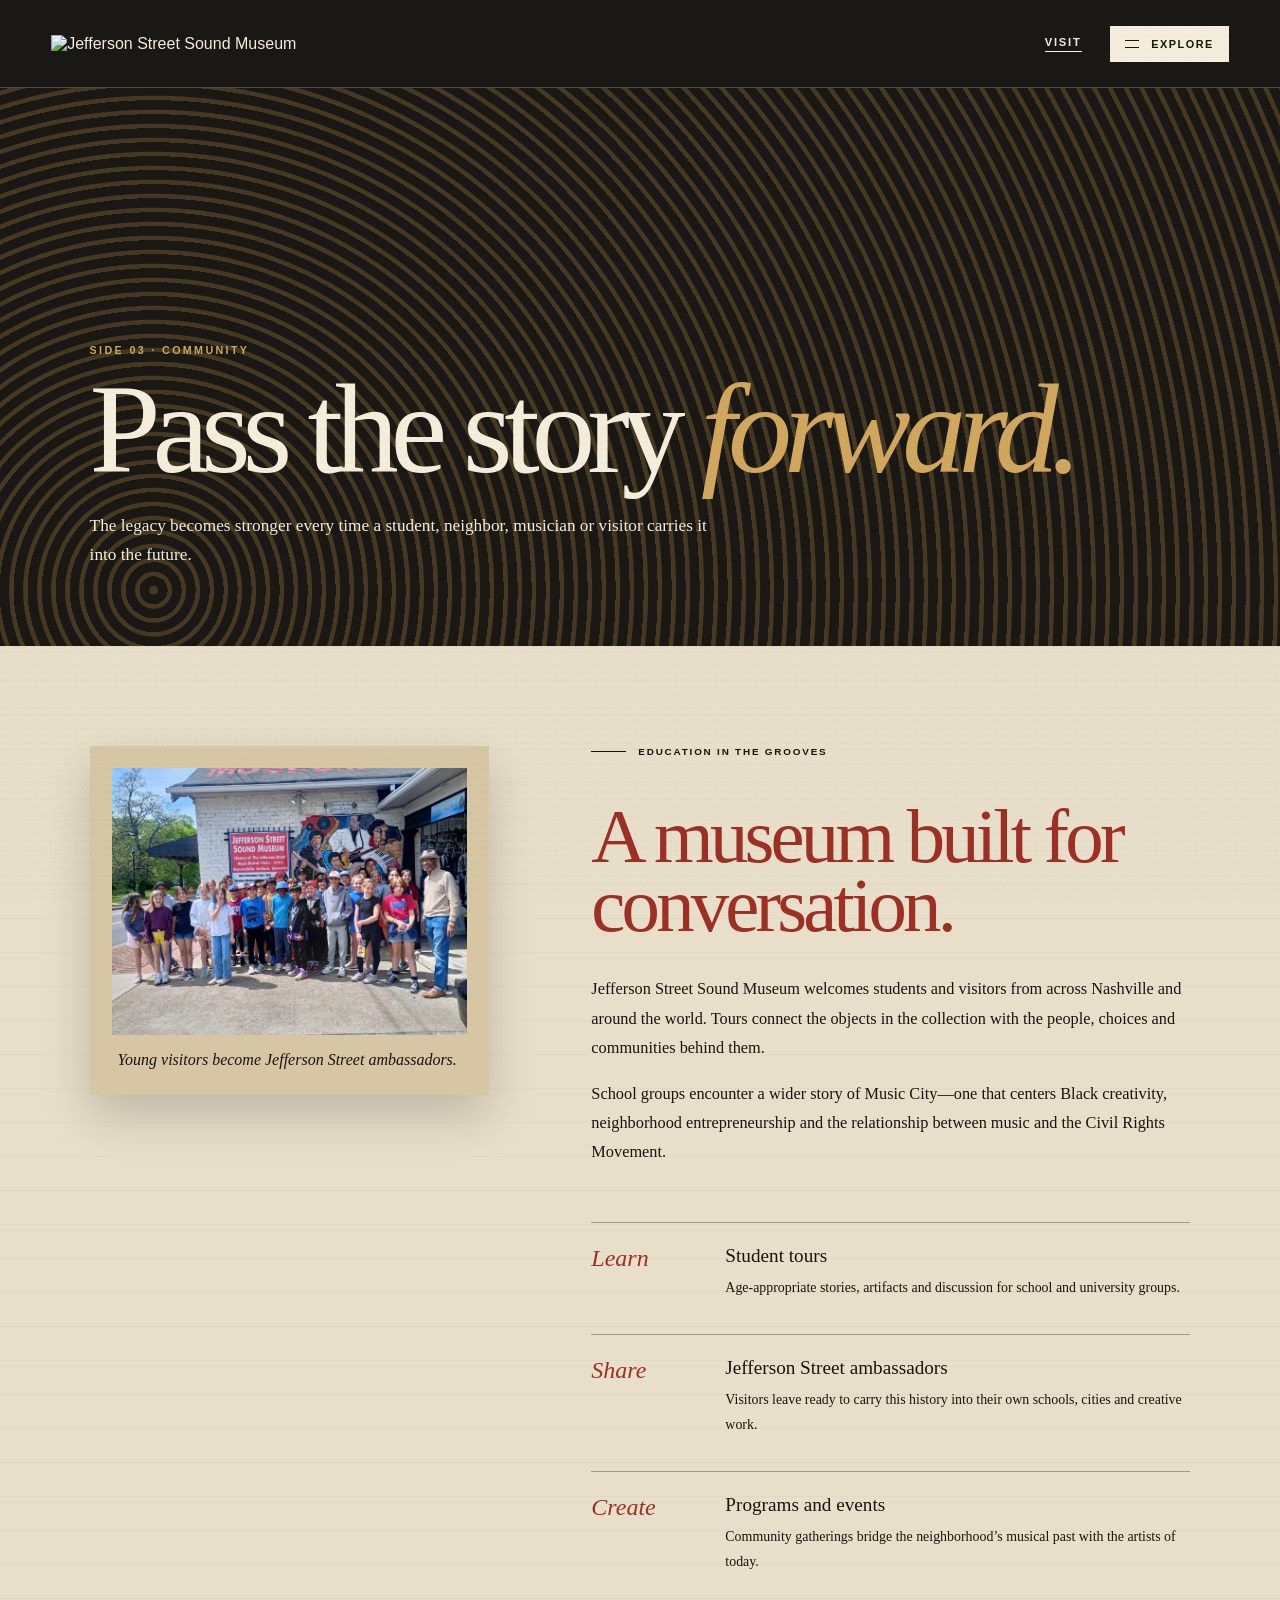
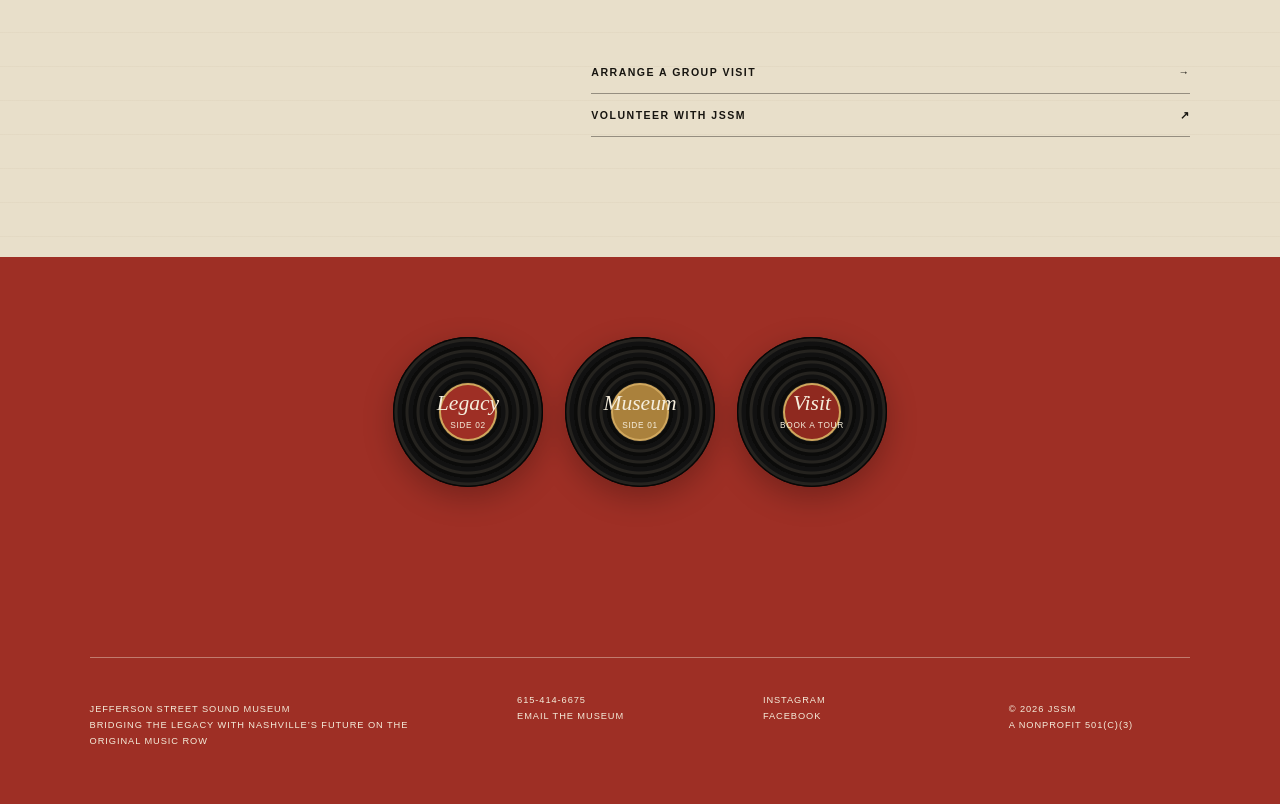
==== commit 8917ef68: "Refresh homepage, mobile layout and support experience" ====
--- a/community.html
+++ b/community.html
@@ -1,8 +1,8 @@
-<!doctype html><html lang="en"><head><meta charset="utf-8"><meta name="viewport" content="width=device-width,initial-scale=1"><meta name="description" content="Education and community at Jefferson Street Sound Museum."><title>Community | Jefferson Street Sound Museum</title><link rel="icon" href="images/jssm-logo.webp"><link rel="stylesheet" href="styles.css"><script src="script.js" defer></script></head>
+<!doctype html><html lang="en"><head><meta charset="utf-8"><meta name="viewport" content="width=device-width,initial-scale=1"><meta name="description" content="Education and community at Jefferson Street Sound Museum."><title>Community | Jefferson Street Sound Museum</title><link rel="icon" href="images/jssm-logo.webp"><link rel="stylesheet" href="styles.css?v=3"><script src="script.js?v=3" defer></script></head>
 <body class="inner-page"><a class="skip-link" href="#content">Skip to content</a>
-<header class="site-header"><a class="wordmark" href="index.html" aria-label="Jefferson Street Sound Museum home"><span>JSSM</span><small>Nashville · Tennessee</small></a><div class="header-actions"><a class="visit-link" href="visit.html">Visit</a><button class="menu-button" aria-expanded="false" aria-controls="museum-menu"><i aria-hidden="true"></i> Explore</button></div></header>
-<div id="museum-menu" class="menu-drawer" aria-hidden="true"><div class="menu-top"><span>On the record</span><button class="menu-close" aria-label="Close menu">Close ×</button></div><nav class="record-menu" aria-label="Main navigation"><a class="record-link" href="index.html"><span>Home</span><small>Side A</small></a><a class="record-link" href="museum.html"><span>Museum</span><small>01</small></a><a class="record-link" href="legacy.html"><span>Legacy</span><small>02</small></a><a class="record-link" href="community.html" aria-current="page"><span>Community</span><small>03</small></a><a class="record-link" href="visit.html"><span>Visit</span><small>04</small></a><a class="record-link" href="events.html"><span>Events</span><small>Calendar</small></a><a class="record-link" href="founders-letter.html"><span>Letter</span><small>Monthly</small></a></nav><div class="menu-footer">2004 Jefferson Street · Nashville, Tennessee</div></div>
+<header class="site-header"><a class="wordmark" href="index.html" aria-label="Jefferson Street Sound Museum home"><img src="images/jssm-official-long.png" alt="Jefferson Street Sound Museum"></a><div class="header-actions"><a class="visit-link" href="visit.html">Visit</a><button class="menu-button" aria-expanded="false" aria-controls="museum-menu"><i aria-hidden="true"></i> Explore</button></div></header>
+<div id="museum-menu" class="menu-drawer" aria-hidden="true"><div class="menu-top"><img class="menu-brand" src="images/jssm-official-long.png" alt="Jefferson Street Sound Museum"><button class="menu-close" aria-label="Close menu">Close ×</button></div><nav class="record-menu" aria-label="Main navigation"><a class="record-link tree-menu-link" href="index.html"><img src="images/jssm-tree-logo.webp" alt=""><span>Home</span><small>Since 2011</small></a><a class="record-link" href="museum.html"><span>Museum</span><small>01</small></a><a class="record-link" href="legacy.html"><span>Legacy</span><small>02</small></a><a class="record-link" href="community.html" aria-current="page"><span>Community</span><small>03</small></a><a class="record-link" href="visit.html"><span>Visit</span><small>04</small></a><a class="record-link" href="events.html"><span>Events</span><small>Calendar</small></a><a class="record-link" href="founders-letter.html"><span>Letter</span><small>Monthly</small></a></nav><div class="menu-footer">2004 Jefferson Street · Nashville, Tennessee</div></div>
 <main id="content"><section class="page-hero"><div class="page-hero-copy" data-reveal><p class="eyebrow">Side 03 · Community</p><h1>Pass the story <em>forward.</em></h1><p>The legacy becomes stronger every time a student, neighbor, musician or visitor carries it into the future.</p></div></section>
 <section class="page-content paper"><div class="page-grid"><figure class="page-portrait" data-reveal><img src="images/students.webp" alt="Students visiting Jefferson Street Sound Museum"><figcaption>Young visitors become Jefferson Street ambassadors.</figcaption></figure><div class="page-copy" data-reveal><div class="section-tag">Education in the grooves</div><h2>A museum built for conversation.</h2><p>Jefferson Street Sound Museum welcomes students and visitors from across Nashville and around the world. Tours connect the objects in the collection with the people, choices and communities behind them.</p><p>School groups encounter a wider story of Music City—one that centers Black creativity, neighborhood entrepreneurship and the relationship between music and the Civil Rights Movement.</p><div class="fact-strips"><article><span>Learn</span><div><h3>Student tours</h3><p>Age-appropriate stories, artifacts and discussion for school and university groups.</p></div></article><article><span>Share</span><div><h3>Jefferson Street ambassadors</h3><p>Visitors leave ready to carry this history into their own schools, cities and creative work.</p></div></article><article><span>Create</span><div><h3>Programs and events</h3><p>Community gatherings bridge the neighborhood’s musical past with the artists of today.</p></div></article></div><div class="community-actions"><a href="visit.html">Arrange a group visit <span>→</span></a><a href="https://www.jeffersonstreetsound.com/volunteer">Volunteer with JSSM <span>↗</span></a></div></div></div></section></main>
 <nav class="page-record-nav" aria-label="Continue exploring"><a class="mini-record" href="legacy.html"><span>Legacy</span><small>Side 02</small></a><a class="mini-record brass" href="museum.html"><span>Museum</span><small>Side 01</small></a><a class="mini-record red" href="visit.html"><span>Visit</span><small>Book a Tour</small></a></nav>
-<footer><div class="footer-bottom"><p>Jefferson Street Sound Museum<br>Nashville’s Original Music Row</p><div><a href="tel:+16154146675">615-414-6675</a><a href="mailto:karenlynncoffee@gmail.com">Email the museum</a></div><div><a href="https://www.instagram.com/jeffersonstreetsound">Instagram</a><a href="https://www.facebook.com/jssbooking">Facebook</a></div><p>© 2026 JSSM<br>A nonprofit 501(c)(3)</p></div></footer></body></html>
+<footer><div class="footer-bottom"><p>Jefferson Street Sound Museum<br>Bridging the legacy with Nashville’s future on the Original Music Row</p><div><a href="tel:+16154146675">615-414-6675</a><a href="mailto:karenlynncoffee@gmail.com">Email the museum</a></div><div><a href="https://www.instagram.com/jeffersonstreetsound">Instagram</a><a href="https://www.facebook.com/jssbooking">Facebook</a></div><p>© 2026 JSSM<br>A nonprofit 501(c)(3)</p></div></footer></body></html>
--- a/styles.css
+++ b/styles.css
@@ -10,9 +10,8 @@
 
 .site-header { position:fixed; z-index:15; top:0; left:0; width:100%; height:88px; display:flex; align-items:center; justify-content:space-between; padding:0 4vw; color:var(--cream); border-bottom:1px solid rgba(245,237,219,.25); transition:transform .5s ease, background .4s; background:linear-gradient(180deg,rgba(10,9,7,.7),transparent); }
 .site-header.is-hidden { transform:translateY(-110%); }
-.wordmark { display:flex; align-items:center; gap:14px; }
-.wordmark span { font:800 1.45rem/1 Georgia,serif; letter-spacing:-.08em; border:2px solid currentColor; border-radius:50%; padding:10px 7px; }
-.wordmark small { font-size:.58rem; text-transform:uppercase; letter-spacing:.22em; max-width:70px; line-height:1.5; }
+.wordmark { display:flex; align-items:center; }
+.wordmark img { display:block; width:min(330px,34vw); height:auto; }
 .header-actions { display:flex; align-items:center; gap:28px; text-transform:uppercase; letter-spacing:.16em; font-size:.7rem; font-weight:700; }
 .visit-link { border-bottom:1px solid currentColor; padding-bottom:3px; }
 .menu-button { cursor:pointer; border:0; background:var(--cream); color:var(--ink); padding:12px 15px; text-transform:uppercase; font-size:.68rem; letter-spacing:.14em; }
@@ -20,7 +19,8 @@
 
 .menu-drawer { position:fixed; z-index:30; inset:0; display:flex; flex-direction:column; padding:30px 5vw; color:var(--cream); background:var(--red); transform:translateY(-105%); opacity:0; transition:transform .7s cubic-bezier(.77,0,.18,1), opacity .5s; visibility:hidden; }
 .menu-drawer.is-open { transform:translateY(0); opacity:1; visibility:visible; }
-.menu-top { display:flex; justify-content:space-between; align-items:center; padding-bottom:24px; border-bottom:1px solid rgba(245,237,219,.45); text-transform:uppercase; letter-spacing:.18em; font-size:.64rem; }
+.menu-top { display:flex; justify-content:space-between; align-items:center; min-height:72px; padding-bottom:18px; border-bottom:1px solid rgba(245,237,219,.45); text-transform:uppercase; letter-spacing:.18em; font-size:.64rem; }
+.menu-brand { width:min(360px,55vw); height:auto; }
 .menu-top button { border:0; background:none; cursor:pointer; text-transform:uppercase; letter-spacing:.15em; }
 .menu-drawer nav { display:grid; margin:auto 0; }
 .menu-drawer nav a { display:flex; align-items:baseline; gap:24px; width:max-content; font:italic 5.5vw/1.1 Georgia,serif; transition:transform .3s, color .3s; }
@@ -118,20 +118,23 @@
 .front-actions { position:absolute; z-index:4; left:50%; bottom:26px; display:flex; gap:15px; transform:translateX(-50%); }
 .mini-record,.record-link,.section-record-link { position:relative; isolation:isolate; border-radius:50%; color:var(--cream); background:repeating-radial-gradient(circle at center,#111 0 4px,#25231f 5px 7px,#0b0b0a 8px 11px); box-shadow:0 10px 30px rgba(0,0,0,.26),inset 0 0 0 1px #070706; }
 .mini-record::before,.record-link::before,.section-record-link::before { content:""; position:absolute; z-index:-1; inset:32%; border-radius:50%; background:var(--red); box-shadow:0 0 0 2px #d0a75d; }
-.mini-record { width:112px; aspect-ratio:1; display:flex; flex-direction:column; align-items:center; justify-content:center; text-align:center; transition:transform .35s ease,box-shadow .35s ease; }
+.mini-record { width:132px; aspect-ratio:1; display:flex; flex-direction:column; align-items:center; justify-content:center; text-align:center; transition:transform .35s ease,box-shadow .35s ease; }
 .mini-record:hover,.mini-record:focus-visible { transform:translateY(-8px) rotate(6deg); box-shadow:0 18px 38px rgba(0,0,0,.38); }
-.mini-record span { font:italic 1.08rem/1 Georgia,serif; }
-.mini-record small { width:60%; margin-top:5px; font-size:.42rem; line-height:1.15; letter-spacing:.1em; text-transform:uppercase; }
+.mini-record span { font:italic 1.22rem/1 Georgia,serif; }
+.mini-record small { width:62%; margin-top:6px; font-size:.52rem; line-height:1.2; letter-spacing:.08em; text-transform:uppercase; }
 .mini-record.brass::before { background:#aa813c; }
 .mini-record.red::before { background:#8f291f; }
 .poster-cue { color:var(--ink); right:1.5vw; }
 
 .menu-drawer { background:radial-gradient(circle at 15% 15%,#a83b2d,#7c201a 70%); }
-.menu-drawer nav.record-menu { display:grid; grid-template-columns:repeat(4,minmax(125px,1fr)); gap:1.2vw; width:min(980px,100%); margin:auto; }
-.menu-drawer nav.record-menu a.record-link { width:100%; max-width:180px; aspect-ratio:1; display:flex; flex-direction:column; align-items:center; justify-content:center; gap:7px; justify-self:center; font:inherit; text-align:center; color:var(--cream); transition:transform .4s ease; }
+.menu-drawer nav.record-menu { display:grid; grid-template-columns:repeat(4,minmax(155px,1fr)); gap:1.6vw; width:min(1120px,100%); margin:auto; }
+.menu-drawer nav.record-menu a.record-link { width:100%; max-width:210px; aspect-ratio:1; display:flex; flex-direction:column; align-items:center; justify-content:center; gap:9px; justify-self:center; font:inherit; text-align:center; color:var(--cream); transition:transform .4s ease; }
 .menu-drawer nav.record-menu a.record-link:hover,.menu-drawer nav.record-menu a.record-link:focus-visible { color:var(--cream); transform:rotate(7deg) scale(1.05); }
-.menu-drawer nav.record-menu a.record-link span { width:auto; font:italic clamp(1rem,2vw,1.9rem)/1 Georgia,serif; letter-spacing:0; }
-.menu-drawer nav.record-menu a.record-link small { width:auto; font-size:.48rem; letter-spacing:.18em; text-transform:uppercase; }
+.menu-drawer nav.record-menu a.record-link span { width:auto; font:italic clamp(1.3rem,2.2vw,2rem)/1 Georgia,serif; letter-spacing:0; }
+.menu-drawer nav.record-menu a.record-link small { width:auto; font-size:.62rem; line-height:1.2; letter-spacing:.12em; text-transform:uppercase; }
+.menu-drawer nav.record-menu a.tree-menu-link { background:#13120f; }
+.menu-drawer nav.record-menu a.tree-menu-link::before { inset:6%; background:rgba(245,237,219,.08); box-shadow:0 0 0 2px #d0a75d; }
+.tree-menu-link img { width:43%; height:auto; margin-bottom:0; }
 
 .archival-photo { width:min(760px,76%); padding:24px; background:#d8c9aa; box-shadow:0 20px 45px rgba(29,22,12,.18); }
 .archival-photo img { height:min(78vh,900px); object-fit:contain; object-position:center top; background:#cfc4af; }
@@ -184,6 +187,43 @@
 .news-records { display:flex; gap:28px; justify-content:center; }
 .news-records .mini-record { width:170px; }
 
+/* Version 3: founder welcome, museum support and official identity */
+.home-welcome { padding:90px 7vw 115px; }
+.welcome-statement { display:grid; grid-template-columns:190px 1fr; gap:5vw; align-items:center; padding-bottom:90px; border-bottom:1px solid rgba(23,21,16,.3); }
+.tree-badge { position:relative; display:grid; place-items:center; width:180px; aspect-ratio:1; border-radius:50%; background:var(--red); box-shadow:12px 14px 0 rgba(181,141,69,.42); transition:transform .3s; }
+.tree-badge:hover { transform:rotate(-3deg) scale(1.03); }
+.tree-badge img { width:76%; height:76%; object-fit:contain; }
+.tree-badge span { position:absolute; right:-14px; bottom:10px; padding:9px 12px; color:var(--cream); background:var(--night); font-size:.61rem; font-weight:700; letter-spacing:.14em; text-transform:uppercase; transform:rotate(-4deg); }
+.welcome-statement h1 { max-width:980px; margin:0; font:400 clamp(3.5rem,7vw,7rem)/.87 Georgia,serif; letter-spacing:-.055em; }
+.welcome-statement h1 em { color:var(--red); font-weight:400; }
+.welcome-statement>div>p:last-child { max-width:790px; margin:32px 0 0; font:1.05rem/1.75 Georgia,serif; }
+.founder-home-grid { display:grid; grid-template-columns:minmax(320px,.76fr) 1.24fr; gap:7vw; align-items:center; padding-top:100px; }
+.founder-home-portrait { margin:0; padding:20px; background:#d5c5a4; box-shadow:18px 20px 0 rgba(158,47,37,.85); transform:rotate(-1deg); }
+.founder-home-portrait img { display:block; width:100%; height:auto; object-fit:contain; filter:grayscale(.2) sepia(.08); }
+.founder-home-portrait figcaption { display:grid; grid-template-columns:1fr auto; gap:5px 18px; align-items:end; padding:18px 4px 2px; }
+.founder-home-portrait figcaption b { font:italic 1.25rem Georgia,serif; }
+.founder-home-portrait figcaption span { grid-column:1; font-size:.58rem; letter-spacing:.14em; text-transform:uppercase; }
+.founder-home-portrait figcaption a { grid-column:2; grid-row:1/3; align-self:center; border-bottom:1px solid; font-size:.58rem; font-weight:700; letter-spacing:.1em; text-transform:uppercase; }
+.founder-letter-preview h2 { max-width:760px; margin:25px 0 28px; color:var(--red); font:400 clamp(2.8rem,5.3vw,5.4rem)/.92 Georgia,serif; letter-spacing:-.045em; }
+.founder-letter-preview>p:not(.eyebrow),.founder-letter-preview blockquote { max-width:720px; font:1rem/1.75 Georgia,serif; }
+.founder-letter-preview blockquote { margin:30px 0; padding:24px 0 24px 28px; border-left:4px solid var(--gold); font-style:italic; }
+.letter-signoff { display:flex; flex-direction:column; margin:30px 0; }
+.letter-signoff span { font:.85rem Georgia,serif; }
+.letter-signoff strong { margin-top:7px; color:var(--red); font:italic 2rem Georgia,serif; }
+.support-sound { display:grid; grid-template-columns:.72fr 1.28fr; gap:7vw; align-items:center; padding:110px 7vw; color:var(--cream); background:var(--night); }
+.support-sound h2 { margin:20px 0 30px; font:400 clamp(3.4rem,6.5vw,6.5rem)/.88 Georgia,serif; letter-spacing:-.055em; }
+.support-sound h2 em { color:#d0a75d; font-weight:400; }
+.support-sound>div:first-child>p:last-child { max-width:520px; color:#c5bdad; font:1rem/1.7 Georgia,serif; }
+.support-options { display:grid; grid-template-columns:1fr 1fr; gap:20px; }
+.support-card { position:relative; min-height:410px; display:flex; flex-direction:column; justify-content:flex-end; overflow:hidden; padding:35px; border:1px solid rgba(245,237,219,.38); transition:transform .3s,background .3s; }
+.support-card:hover { transform:translateY(-7px); background:#24211c; }
+.support-card>span { position:absolute; top:28px; left:30px; color:#d0a75d; font:italic 1.4rem Georgia,serif; }
+.support-card img { position:absolute; top:25px; right:25px; width:96px; height:96px; object-fit:contain; opacity:.72; }
+.support-card h3 { margin:0 0 18px; color:#d0a75d; font:italic 2rem/1 Georgia,serif; }
+.support-card p { margin:0 0 28px; color:#cbc4b6; font:.9rem/1.6 Georgia,serif; }
+.support-card b { width:max-content; padding-bottom:5px; border-bottom:1px solid; font-size:.62rem; letter-spacing:.13em; text-transform:uppercase; }
+.member-card { background:rgba(158,47,37,.2); }
+
 .achievement-tag { margin-top:70px; }
 .achievement-grid { display:grid; grid-template-columns:1fr 1fr; gap:14px; margin:30px 0 55px; }
 .achievement-grid a { min-height:180px; display:flex; flex-direction:column; justify-content:flex-end; padding:24px; border:1px solid rgba(23,21,16,.28); background:rgba(245,237,219,.55); transition:transform .25s,background .25s; }
@@ -243,15 +283,21 @@
 
 @media (max-width:800px) {
   .site-header { height:72px; padding:0 20px; }
+  .wordmark img { width:min(230px,62vw); }
   .visit-link { display:none; }
-  .poster-hero { min-height:100svh; align-items:start; padding-top:72px; background:#e9dcc0; }
-  .front-poster { position:relative; width:100%; height:auto; object-fit:contain; }
+  .poster-hero { min-height:0; display:block; padding-top:72px; background:#e9dcc0; }
+  .front-poster { position:relative; display:block; width:100%; height:auto; object-fit:contain; }
   .front-actions { position:relative; left:auto; bottom:auto; align-self:end; display:grid; grid-template-columns:repeat(3,1fr); gap:7px; width:100%; padding:20px 12px 32px; transform:none; background:var(--red); }
-  .mini-record { width:100%; max-width:118px; margin:auto; }
+  .mini-record { width:100%; max-width:126px; margin:auto; }
+  .mini-record span { font-size:1.18rem; }
+  .mini-record small { font-size:.5rem; }
   .scroll-cue { display:none; }
   .menu-drawer { padding:20px; overflow:auto; }
-  .menu-drawer nav.record-menu { grid-template-columns:repeat(2,minmax(120px,1fr)); gap:15px; padding:25px 0; }
-  .menu-drawer nav.record-menu a.record-link { max-width:150px; justify-self:center; }
+  .menu-brand { width:min(255px,67vw); }
+  .menu-drawer nav.record-menu { grid-template-columns:repeat(2,minmax(138px,1fr)); gap:18px; padding:28px 0; }
+  .menu-drawer nav.record-menu a.record-link { max-width:172px; justify-self:center; }
+  .menu-drawer nav.record-menu a.record-link span { font-size:1.34rem; }
+  .menu-drawer nav.record-menu a.record-link small { font-size:.58rem; }
   .story,.legacy { padding:78px 24px 90px; }
   .story-grid { grid-template-columns:1fr; gap:20px; margin:55px 0 70px; }
   .archival-photo { width:100%; padding:12px; }
@@ -298,6 +344,18 @@
   .letter-columns { columns:1; }
   .scene-grid { grid-template-columns:1fr; }
   .recent-scenes { padding:70px 24px 90px; }
+  .home-welcome { padding:70px 24px 90px; }
+  .welcome-statement { grid-template-columns:1fr; gap:48px; padding-bottom:70px; }
+  .tree-badge { width:155px; }
+  .welcome-statement h1 { font-size:clamp(3.15rem,15vw,5rem); }
+  .founder-home-grid { grid-template-columns:1fr; gap:65px; padding-top:75px; }
+  .founder-home-portrait { padding:13px; box-shadow:10px 12px 0 rgba(158,47,37,.85); }
+  .founder-home-portrait figcaption { grid-template-columns:1fr; }
+  .founder-home-portrait figcaption a { grid-column:1; grid-row:auto; width:max-content; margin-top:12px; }
+  .founder-letter-preview h2 { font-size:clamp(2.7rem,13vw,4.6rem); }
+  .support-sound { grid-template-columns:1fr; gap:55px; padding:85px 24px; }
+  .support-options { grid-template-columns:1fr; }
+  .support-card { min-height:350px; padding:30px; }
 }
 
 @media (prefers-reduced-motion:reduce) {
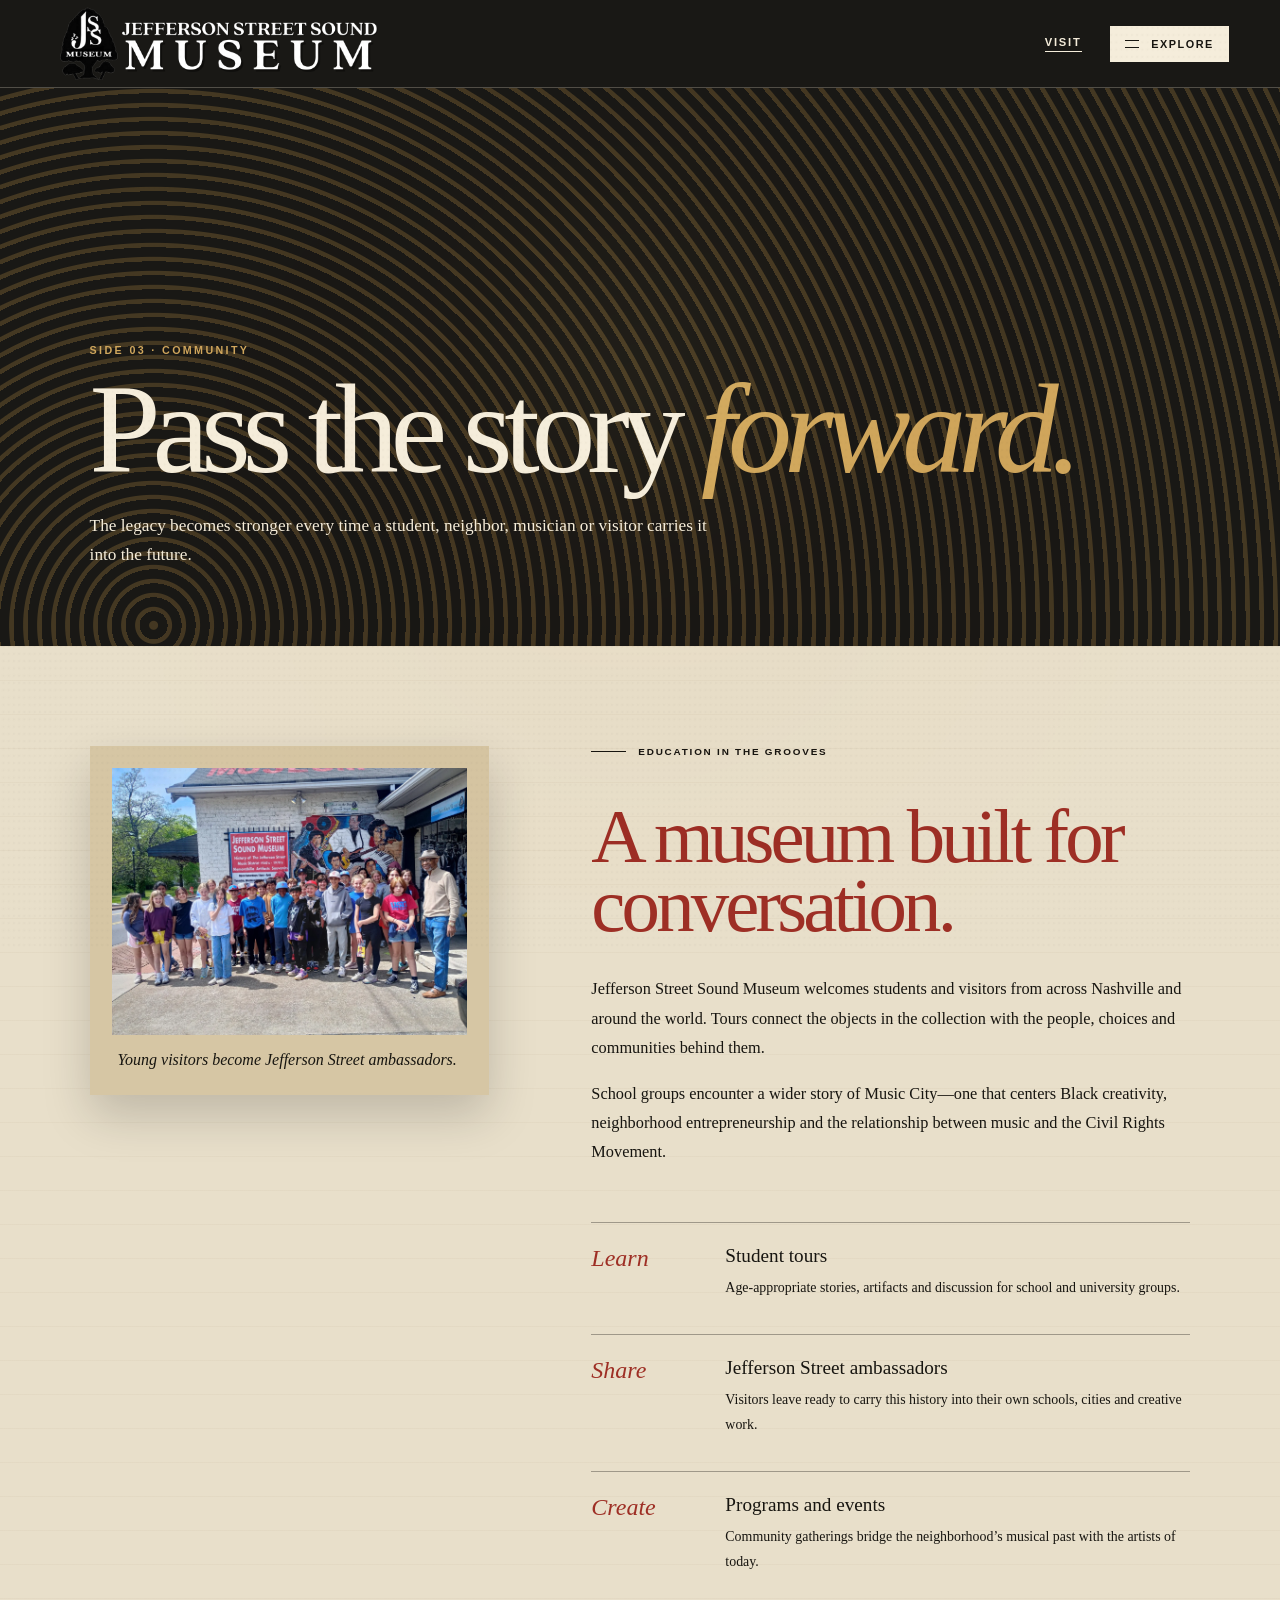
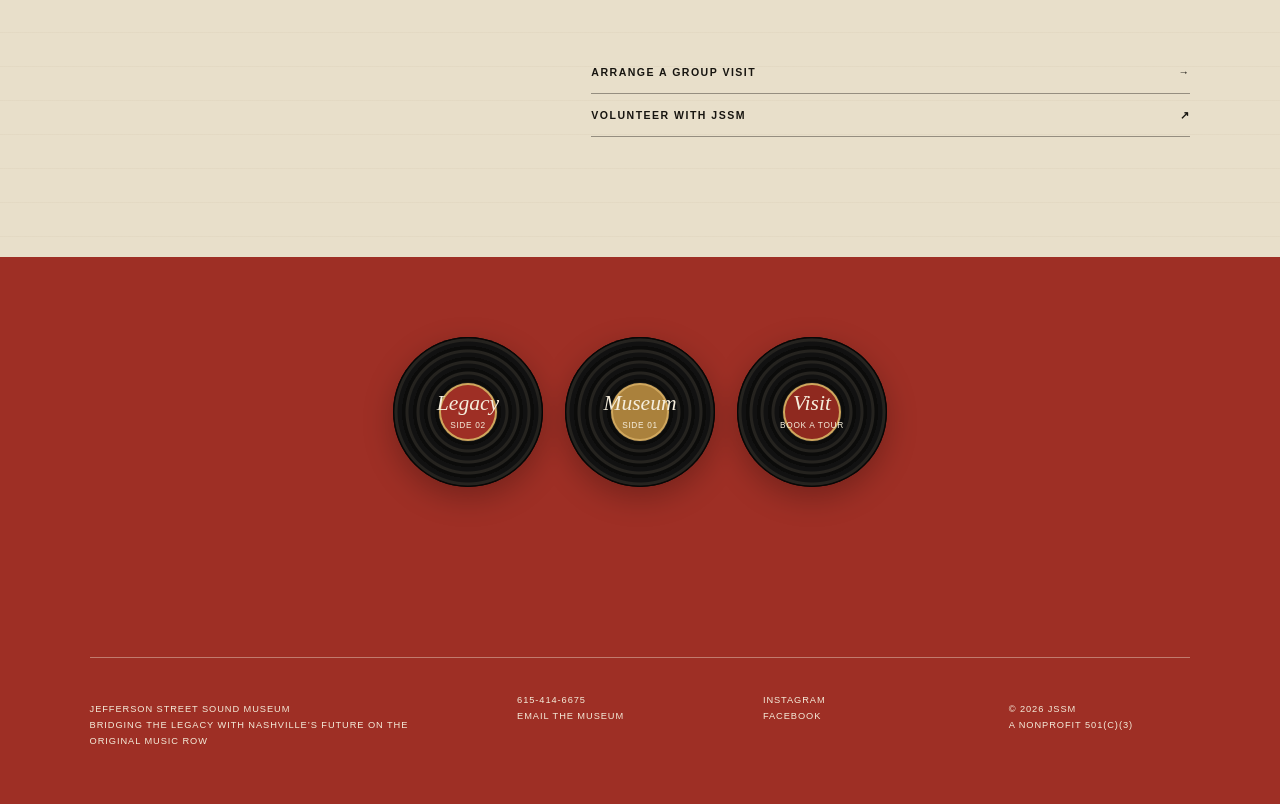
==== commit c455f05e: "Add floating record and desktop motion" ====
--- a/community.html
+++ b/community.html
@@ -1,4 +1,4 @@
-<!doctype html><html lang="en"><head><meta charset="utf-8"><meta name="viewport" content="width=device-width,initial-scale=1"><meta name="description" content="Education and community at Jefferson Street Sound Museum."><title>Community | Jefferson Street Sound Museum</title><link rel="icon" href="images/jssm-logo.webp"><link rel="stylesheet" href="styles.css?v=3"><script src="script.js?v=3" defer></script></head>
+<!doctype html><html lang="en"><head><meta charset="utf-8"><meta name="viewport" content="width=device-width,initial-scale=1"><meta name="description" content="Education and community at Jefferson Street Sound Museum."><title>Community | Jefferson Street Sound Museum</title><link rel="icon" href="images/jssm-logo.webp"><link rel="stylesheet" href="styles.css?v=4"><script src="script.js?v=4" defer></script></head>
 <body class="inner-page"><a class="skip-link" href="#content">Skip to content</a>
 <header class="site-header"><a class="wordmark" href="index.html" aria-label="Jefferson Street Sound Museum home"><img src="images/jssm-official-long.png" alt="Jefferson Street Sound Museum"></a><div class="header-actions"><a class="visit-link" href="visit.html">Visit</a><button class="menu-button" aria-expanded="false" aria-controls="museum-menu"><i aria-hidden="true"></i> Explore</button></div></header>
 <div id="museum-menu" class="menu-drawer" aria-hidden="true"><div class="menu-top"><img class="menu-brand" src="images/jssm-official-long.png" alt="Jefferson Street Sound Museum"><button class="menu-close" aria-label="Close menu">Close ×</button></div><nav class="record-menu" aria-label="Main navigation"><a class="record-link tree-menu-link" href="index.html"><img src="images/jssm-tree-logo.webp" alt=""><span>Home</span><small>Since 2011</small></a><a class="record-link" href="museum.html"><span>Museum</span><small>01</small></a><a class="record-link" href="legacy.html"><span>Legacy</span><small>02</small></a><a class="record-link" href="community.html" aria-current="page"><span>Community</span><small>03</small></a><a class="record-link" href="visit.html"><span>Visit</span><small>04</small></a><a class="record-link" href="events.html"><span>Events</span><small>Calendar</small></a><a class="record-link" href="founders-letter.html"><span>Letter</span><small>Monthly</small></a></nav><div class="menu-footer">2004 Jefferson Street · Nashville, Tennessee</div></div>
--- a/styles.css
+++ b/styles.css
@@ -2,7 +2,8 @@
 * { box-sizing:border-box; }
 html { scroll-behavior:smooth; }
 body { margin:0; color:var(--ink); background:var(--paper); font-family:Arial, Helvetica, sans-serif; }
-body::before { content:""; position:fixed; inset:0; z-index:20; pointer-events:none; opacity:.2; background-image:radial-gradient(circle at 17% 13%,rgba(45,35,18,.12) 0 1px,transparent 1.5px),radial-gradient(circle at 73% 61%,rgba(255,255,255,.12) 0 1px,transparent 1.5px); background-size:5px 7px,9px 11px; mix-blend-mode:multiply; }
+body::before { content:""; position:fixed; inset:-3%; z-index:20; pointer-events:none; opacity:.2; background-image:radial-gradient(circle at 17% 13%,rgba(45,35,18,.12) 0 1px,transparent 1.5px),radial-gradient(circle at 73% 61%,rgba(255,255,255,.12) 0 1px,transparent 1.5px); background-size:5px 7px,9px 11px; mix-blend-mode:multiply; transform:translate3d(0,var(--page-texture-shift,0),0) scale(1.04); will-change:transform; }
+body::after { content:""; position:fixed; z-index:19; inset:0; pointer-events:none; opacity:var(--ambient-strength,.14); background:radial-gradient(circle 430px at var(--mouse-x,50%) var(--mouse-y,42%),rgba(255,239,198,.82),transparent 72%),radial-gradient(circle 760px at calc(100% - var(--mouse-x,50%)) calc(100% - var(--mouse-y,42%)),rgba(76,22,16,.58),transparent 74%); mix-blend-mode:soft-light; transition:opacity .32s ease; }
 a { color:inherit; text-decoration:none; }
 button { color:inherit; font:inherit; }
 .skip-link { position:fixed; top:-100px; left:16px; z-index:100; padding:12px 16px; background:var(--cream); }
@@ -16,6 +17,19 @@
 .visit-link { border-bottom:1px solid currentColor; padding-bottom:3px; }
 .menu-button { cursor:pointer; border:0; background:var(--cream); color:var(--ink); padding:12px 15px; text-transform:uppercase; font-size:.68rem; letter-spacing:.14em; }
 .menu-button i { display:inline-block; width:14px; height:8px; margin-right:8px; border-top:1px solid; border-bottom:1px solid; }
+
+/* Version 4: a record that keeps navigation within reach */
+.floating-record-nav { --floating-record-spin:0deg; position:fixed; z-index:24; right:clamp(18px,3vw,42px); bottom:clamp(18px,4vh,38px); display:flex; flex-direction:column; align-items:center; gap:7px; opacity:0; visibility:hidden; transform:translate3d(0,28px,0) scale(.82); transition:opacity .38s ease,transform .48s cubic-bezier(.2,.8,.2,1),visibility 0s linear .48s; pointer-events:none; }
+.floating-record-nav.is-visible { opacity:1; visibility:visible; transform:none; transition-delay:0s; pointer-events:auto; }
+.floating-record-button { position:relative; isolation:isolate; width:108px; aspect-ratio:1; padding:0; overflow:hidden; border:1px solid rgba(245,237,219,.48); border-radius:50%; cursor:pointer; color:var(--cream); background:repeating-radial-gradient(circle,#0a0a09 0 4px,#292722 5px 7px,#0d0d0c 8px 11px); box-shadow:0 16px 34px rgba(0,0,0,.38),inset 0 0 0 1px #050504; transform:rotate(var(--floating-record-spin)); transition:box-shadow .3s ease,filter .3s ease; will-change:transform; }
+.floating-record-button::before { content:""; position:absolute; z-index:-1; inset:23%; border-radius:50%; background:var(--cream); box-shadow:0 0 0 3px var(--gold); }
+.floating-record-button img { position:absolute; left:32%; top:27%; width:36%; height:auto; }
+.floating-record-button span { position:absolute; left:50%; bottom:13px; min-width:58px; padding:5px 9px; color:var(--cream); background:var(--red); border:1px solid #d0a75d; border-radius:20px; transform:translateX(-50%); text-transform:uppercase; letter-spacing:.14em; font-size:.54rem; font-weight:700; }
+.floating-record-button:hover,.floating-record-button:focus-visible { box-shadow:0 21px 42px rgba(0,0,0,.48),0 0 0 4px rgba(181,141,69,.28); filter:brightness(1.1); outline:none; }
+.floating-home-link { padding:7px 11px; border:1px solid rgba(245,237,219,.55); border-radius:20px; color:var(--cream); background:rgba(23,21,16,.9); box-shadow:0 7px 18px rgba(0,0,0,.24); text-transform:uppercase; letter-spacing:.13em; font-size:.52rem; font-weight:700; backdrop-filter:blur(5px); }
+.floating-home-link b { color:#d0a75d; font-size:.72rem; }
+.floating-home-link:hover,.floating-home-link:focus-visible { color:var(--ink); background:var(--cream); outline:2px solid var(--gold); outline-offset:2px; }
+.menu-open .floating-record-nav { opacity:0; pointer-events:none; }
 
 .menu-drawer { position:fixed; z-index:30; inset:0; display:flex; flex-direction:column; padding:30px 5vw; color:var(--cream); background:var(--red); transform:translateY(-105%); opacity:0; transition:transform .7s cubic-bezier(.77,0,.18,1), opacity .5s; visibility:hidden; }
 .menu-drawer.is-open { transform:translateY(0); opacity:1; visibility:visible; }
@@ -114,12 +128,14 @@
 
 /* Version 2: poster-first entrance and record navigation */
 .poster-hero { min-height:100svh; display:grid; place-items:center; background:#e9dcc0; }
-.front-poster { position:absolute; inset:0; width:100%; height:100%; object-fit:contain; object-position:center; }
+.front-poster { --poster-shift:0px; --poster-scale:1; position:absolute; inset:0; width:100%; height:100%; object-fit:contain; object-position:center; transform:translate3d(0,var(--poster-shift),0) scale(var(--poster-scale)); transform-origin:center top; will-change:transform; }
 .front-actions { position:absolute; z-index:4; left:50%; bottom:26px; display:flex; gap:15px; transform:translateX(-50%); }
 .mini-record,.record-link,.section-record-link { position:relative; isolation:isolate; border-radius:50%; color:var(--cream); background:repeating-radial-gradient(circle at center,#111 0 4px,#25231f 5px 7px,#0b0b0a 8px 11px); box-shadow:0 10px 30px rgba(0,0,0,.26),inset 0 0 0 1px #070706; }
 .mini-record::before,.record-link::before,.section-record-link::before { content:""; position:absolute; z-index:-1; inset:32%; border-radius:50%; background:var(--red); box-shadow:0 0 0 2px #d0a75d; }
 .mini-record { width:132px; aspect-ratio:1; display:flex; flex-direction:column; align-items:center; justify-content:center; text-align:center; transition:transform .35s ease,box-shadow .35s ease; }
 .mini-record:hover,.mini-record:focus-visible { transform:translateY(-8px) rotate(6deg); box-shadow:0 18px 38px rgba(0,0,0,.38); }
+.hero-scroll-record { --hero-record-spin:0deg; --hero-record-shift:0px; --hero-record-scale:1; --hero-record-opacity:1; opacity:var(--hero-record-opacity); transform:translate3d(0,var(--hero-record-shift),0) rotate(var(--hero-record-spin)) scale(var(--hero-record-scale)); will-change:transform,opacity; }
+.hero-scroll-record:hover,.hero-scroll-record:focus-visible { transform:translate3d(0,calc(var(--hero-record-shift) - 8px),0) rotate(calc(var(--hero-record-spin) + 6deg)) scale(var(--hero-record-scale)); }
 .mini-record span { font:italic 1.22rem/1 Georgia,serif; }
 .mini-record small { width:62%; margin-top:6px; font-size:.52rem; line-height:1.2; letter-spacing:.08em; text-transform:uppercase; }
 .mini-record.brass::before { background:#aa813c; }
@@ -149,7 +165,7 @@
 .inner-page .site-header { position:sticky; color:var(--cream); background:var(--night); }
 .inner-page main { min-height:70vh; }
 .page-hero { position:relative; min-height:62vh; display:flex; align-items:flex-end; overflow:hidden; padding:8vw 7vw 6vw; color:var(--cream); background:var(--night); }
-.page-hero::before { content:""; position:absolute; inset:0; opacity:.28; background:repeating-radial-gradient(circle at 12% 90%,#b58d45 0 4px,transparent 5px 14px); }
+.page-hero::before { content:""; position:absolute; inset:-8% 0; opacity:.28; background:repeating-radial-gradient(circle at 12% 90%,#b58d45 0 4px,transparent 5px 14px); transform:translate3d(0,var(--page-hero-shift,0),0); will-change:transform; }
 .page-hero-copy { position:relative; z-index:1; }
 .page-hero .eyebrow { color:#d0a75d; }
 .page-hero h1 { max-width:1000px; margin:0; font:400 clamp(4rem,10vw,9rem)/.8 Georgia,serif; letter-spacing:-.065em; }
@@ -280,6 +296,35 @@
 
 [data-reveal] { opacity:0; transform:translateY(35px); transition:opacity .9s ease, transform .9s cubic-bezier(.2,.75,.25,1); }
 [data-reveal].is-visible { opacity:1; transform:none; }
+
+@media (hover:hover) and (pointer:fine) {
+  .tree-badge,.founder-home-portrait,.founder-letter-preview,.archival-photo,.community-photo,.page-portrait,.event-card,.scene-grid figure,.fact-strips article { transition:transform .55s cubic-bezier(.2,.8,.2,1),box-shadow .55s ease,filter .45s ease,background .45s ease; }
+  .tree-badge:hover { transform:translateY(-9px) rotate(5deg) scale(1.055); box-shadow:17px 21px 0 rgba(181,141,69,.5); }
+  .founder-home-portrait:hover { transform:translateY(-11px) rotate(.7deg); box-shadow:24px 29px 0 rgba(158,47,37,.76); }
+  .founder-home-portrait:hover img { filter:grayscale(0) sepia(.04) contrast(1.04); }
+  .founder-letter-preview:hover { transform:translate3d(8px,-5px,0); }
+  .support-card:hover { background:#28241e; box-shadow:0 24px 42px rgba(0,0,0,.24); }
+  .support-card:nth-child(1):hover { transform:translateY(-12px) rotate(-1.2deg); }
+  .support-card:nth-child(2):hover { transform:translateY(-12px) rotate(1.2deg); }
+  .support-card:hover img { transform:rotate(10deg) scale(1.08); opacity:.9; }
+  .support-card img { transition:transform .55s cubic-bezier(.2,.8,.2,1),opacity .35s ease; }
+  .news-records .mini-record:hover,.page-record-nav .mini-record:hover { transform:translateY(-11px) rotate(9deg) scale(1.04); }
+  .archival-photo:hover { transform:translateY(-10px) rotate(.6deg); box-shadow:0 30px 60px rgba(29,22,12,.28); }
+  .archival-photo img,.community-photo img,.scene-grid img { transition:transform .7s cubic-bezier(.2,.8,.2,1),filter .55s ease; }
+  .archival-photo:hover img,.community-photo:hover img,.scene-grid figure:hover img { transform:scale(1.025); filter:grayscale(.58) sepia(.22) contrast(1.1); }
+  .community-photo:hover { transform:translateX(9px) rotate(-.35deg); box-shadow:-18px 24px 0 rgba(158,47,37,.28); }
+  .timeline article { transition:transform .42s ease,color .35s ease; }
+  .timeline article:hover { transform:translateY(-10px); color:#fff8e9; }
+  .timeline article:hover .record-dot { transform:rotate(42deg) scale(1.18); box-shadow:0 0 0 5px rgba(181,141,69,.16); }
+  .record-dot { transition:transform .45s ease,box-shadow .4s ease; }
+  .page-portrait:hover { transform:translateY(-9px) rotate(.45deg); box-shadow:0 30px 60px rgba(0,0,0,.25); }
+  .fact-strips article:hover { padding-left:16px; background:rgba(245,237,219,.5); transform:translateX(7px); }
+  .event-card:hover { transform:translate(-5px,-7px) rotate(-.35deg); box-shadow:18px 20px 0 rgba(181,141,69,.46); }
+  .scene-grid figure:first-child:hover { transform:translateY(-9px) rotate(-1deg); box-shadow:0 28px 50px rgba(0,0,0,.24); }
+  .scene-grid figure:nth-child(2):hover { transform:translateY(-9px) rotate(.35deg); box-shadow:0 28px 50px rgba(0,0,0,.24); }
+  .menu-button:hover i { transform:translateX(4px); }
+  .menu-button i { transition:transform .3s ease; }
+}
 
 @media (max-width:800px) {
   .site-header { height:72px; padding:0 20px; }
@@ -356,10 +401,18 @@
   .support-sound { grid-template-columns:1fr; gap:55px; padding:85px 24px; }
   .support-options { grid-template-columns:1fr; }
   .support-card { min-height:350px; padding:30px; }
+  .floating-record-nav { right:14px; bottom:14px; gap:5px; }
+  .floating-record-button { width:88px; }
+  .floating-record-button span { bottom:9px; min-width:51px; padding:4px 7px; font-size:.48rem; }
+  .floating-home-link { padding:6px 9px; font-size:.47rem; }
+  body::after { display:none; }
 }
 
 @media (prefers-reduced-motion:reduce) {
   html { scroll-behavior:auto; }
   *,*::before,*::after { animation-duration:.01ms!important; animation-iteration-count:1!important; transition-duration:.01ms!important; }
   [data-reveal] { opacity:1; transform:none; }
+  body::before,.page-hero::before,.front-poster,.hero-scroll-record,.floating-record-button { transform:none!important; will-change:auto; }
+  .hero-scroll-record { opacity:1!important; }
+  .tree-badge:hover,.founder-home-portrait:hover,.founder-letter-preview:hover,.support-card:hover,.archival-photo:hover,.community-photo:hover,.timeline article:hover,.page-portrait:hover,.fact-strips article:hover,.event-card:hover,.scene-grid figure:hover { transform:none!important; }
 }
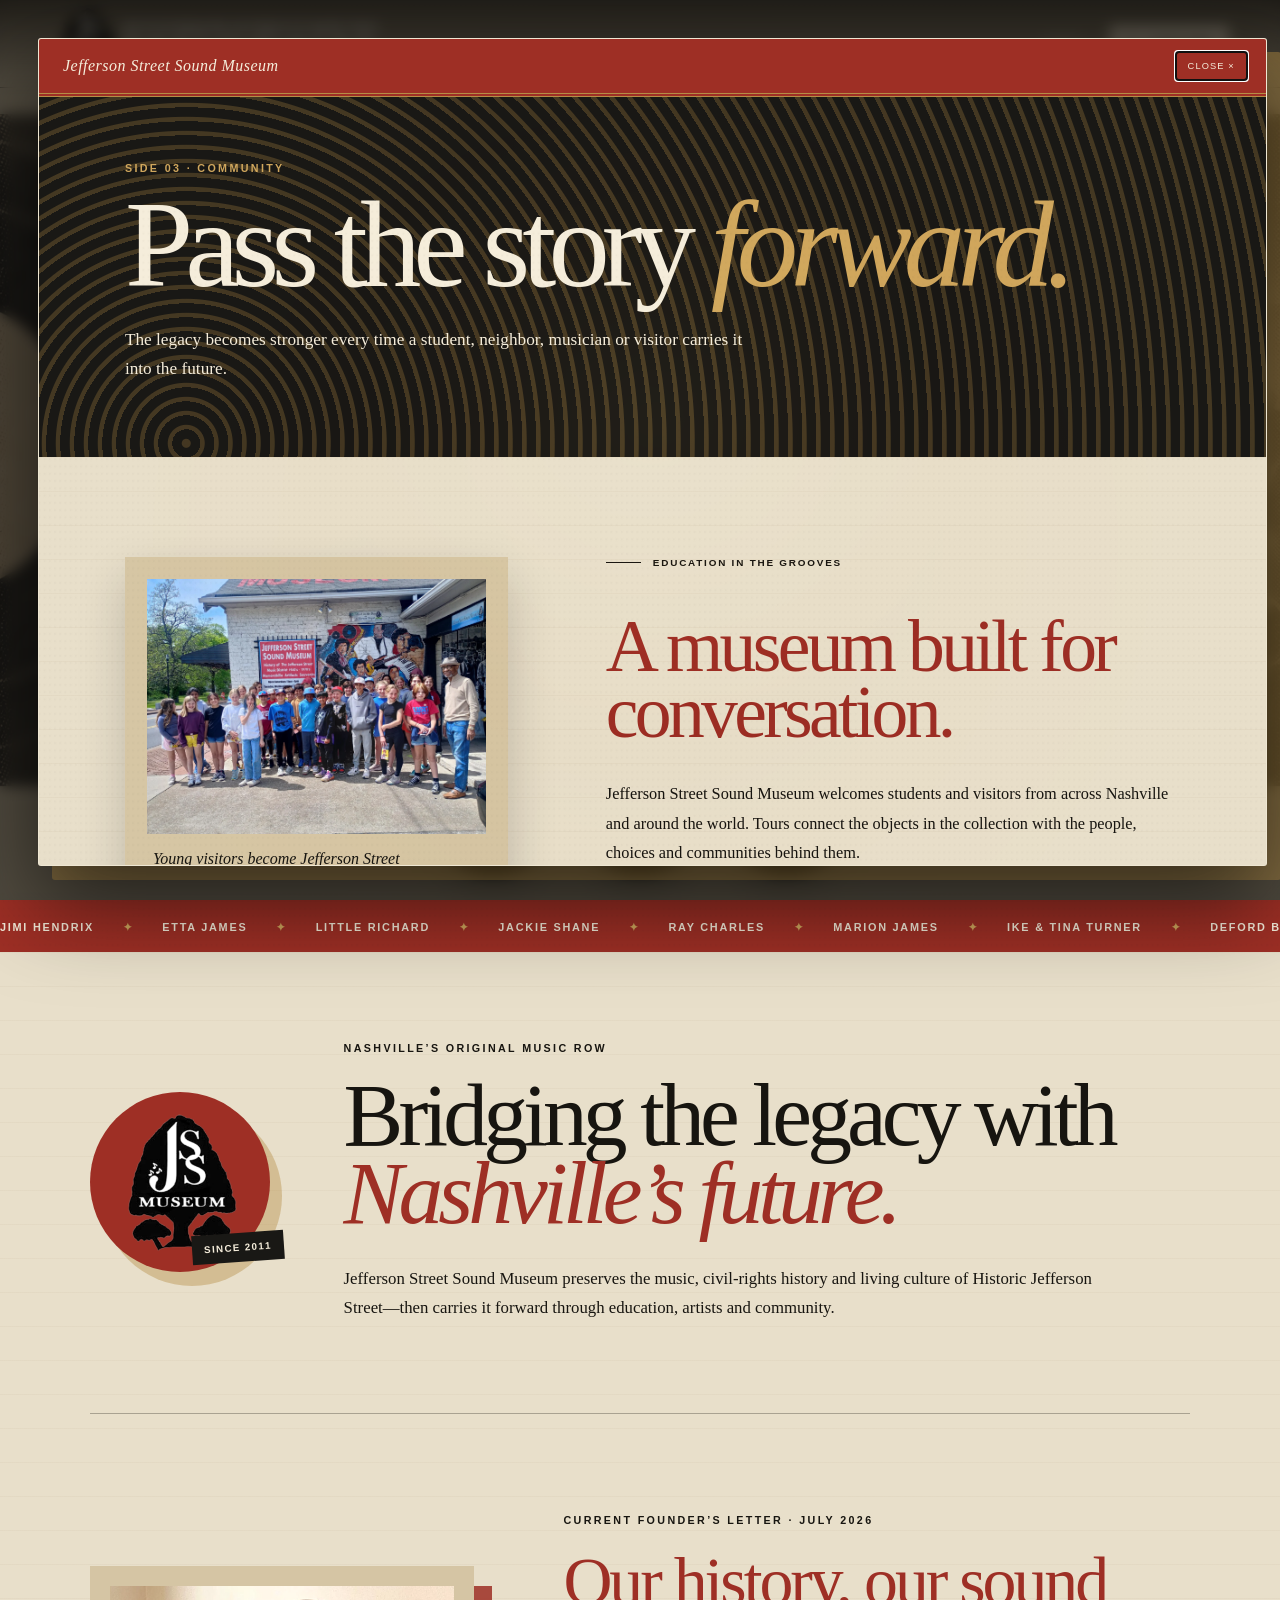
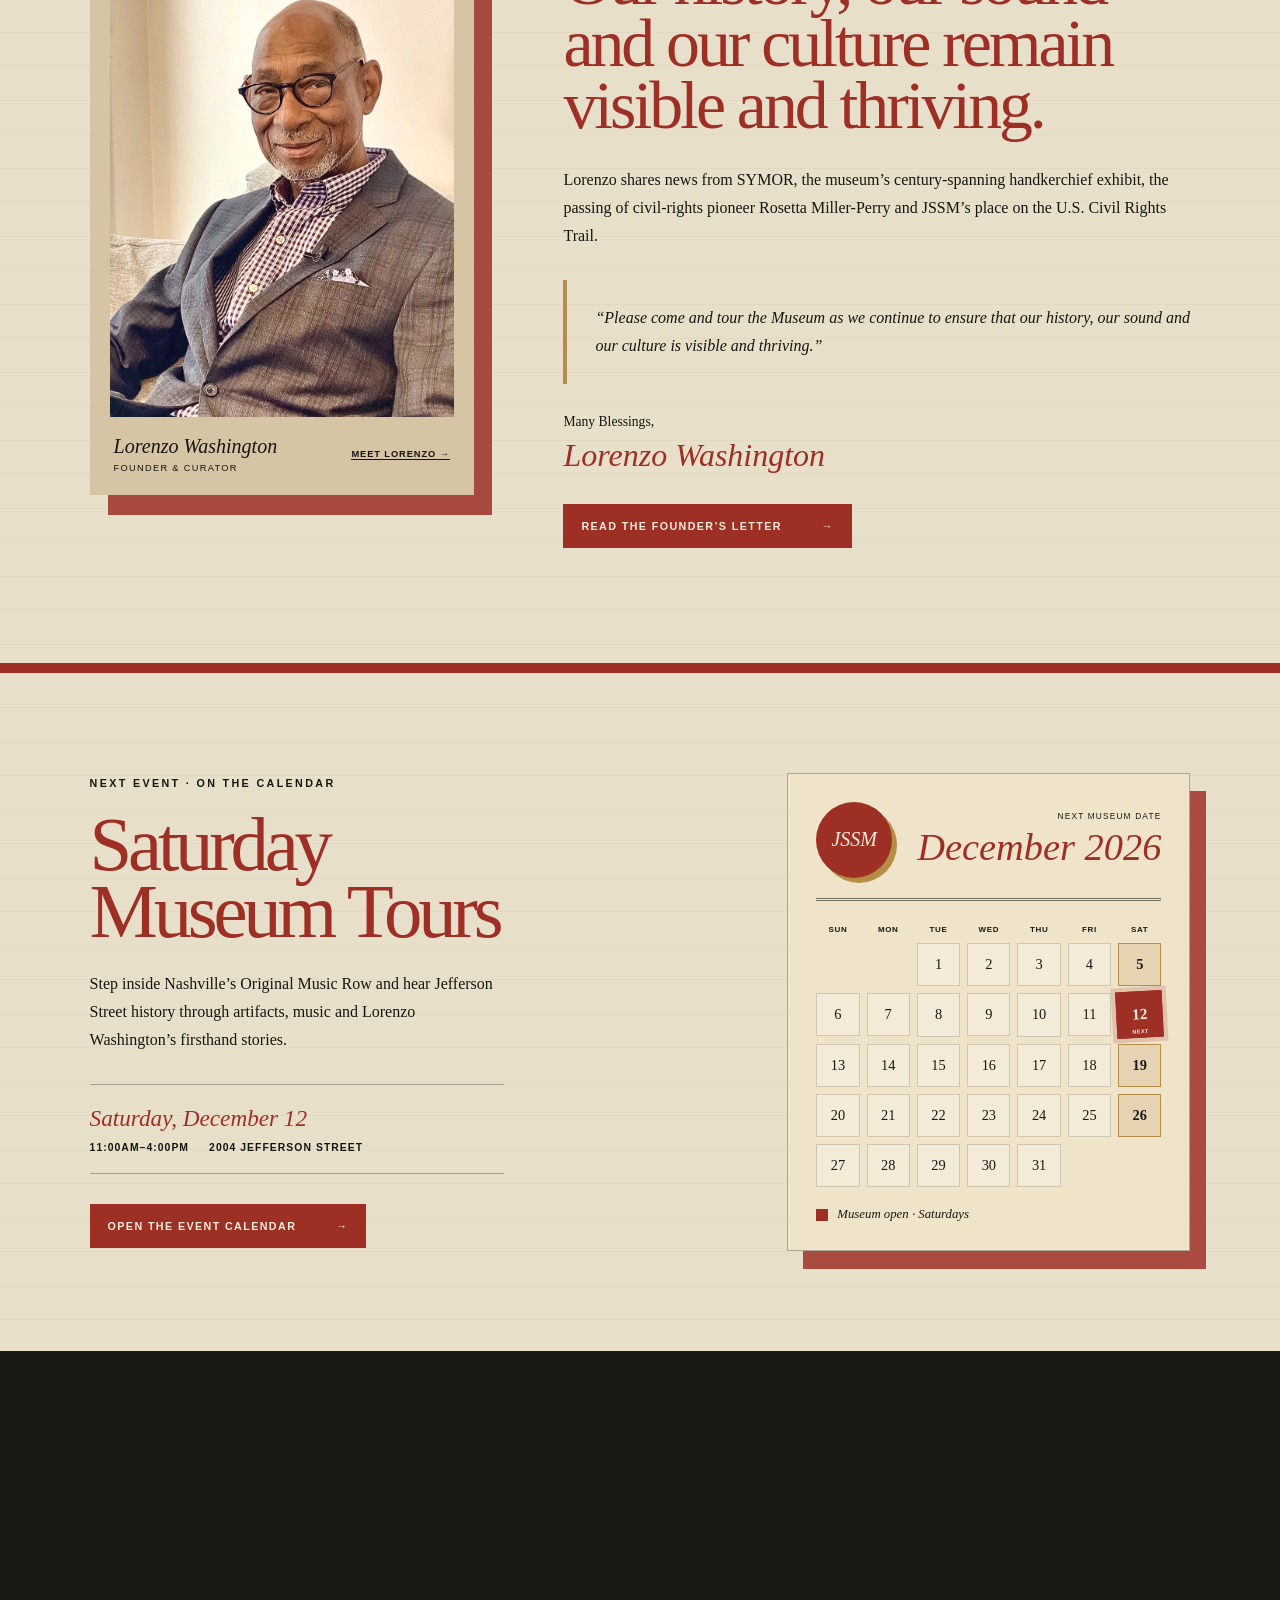
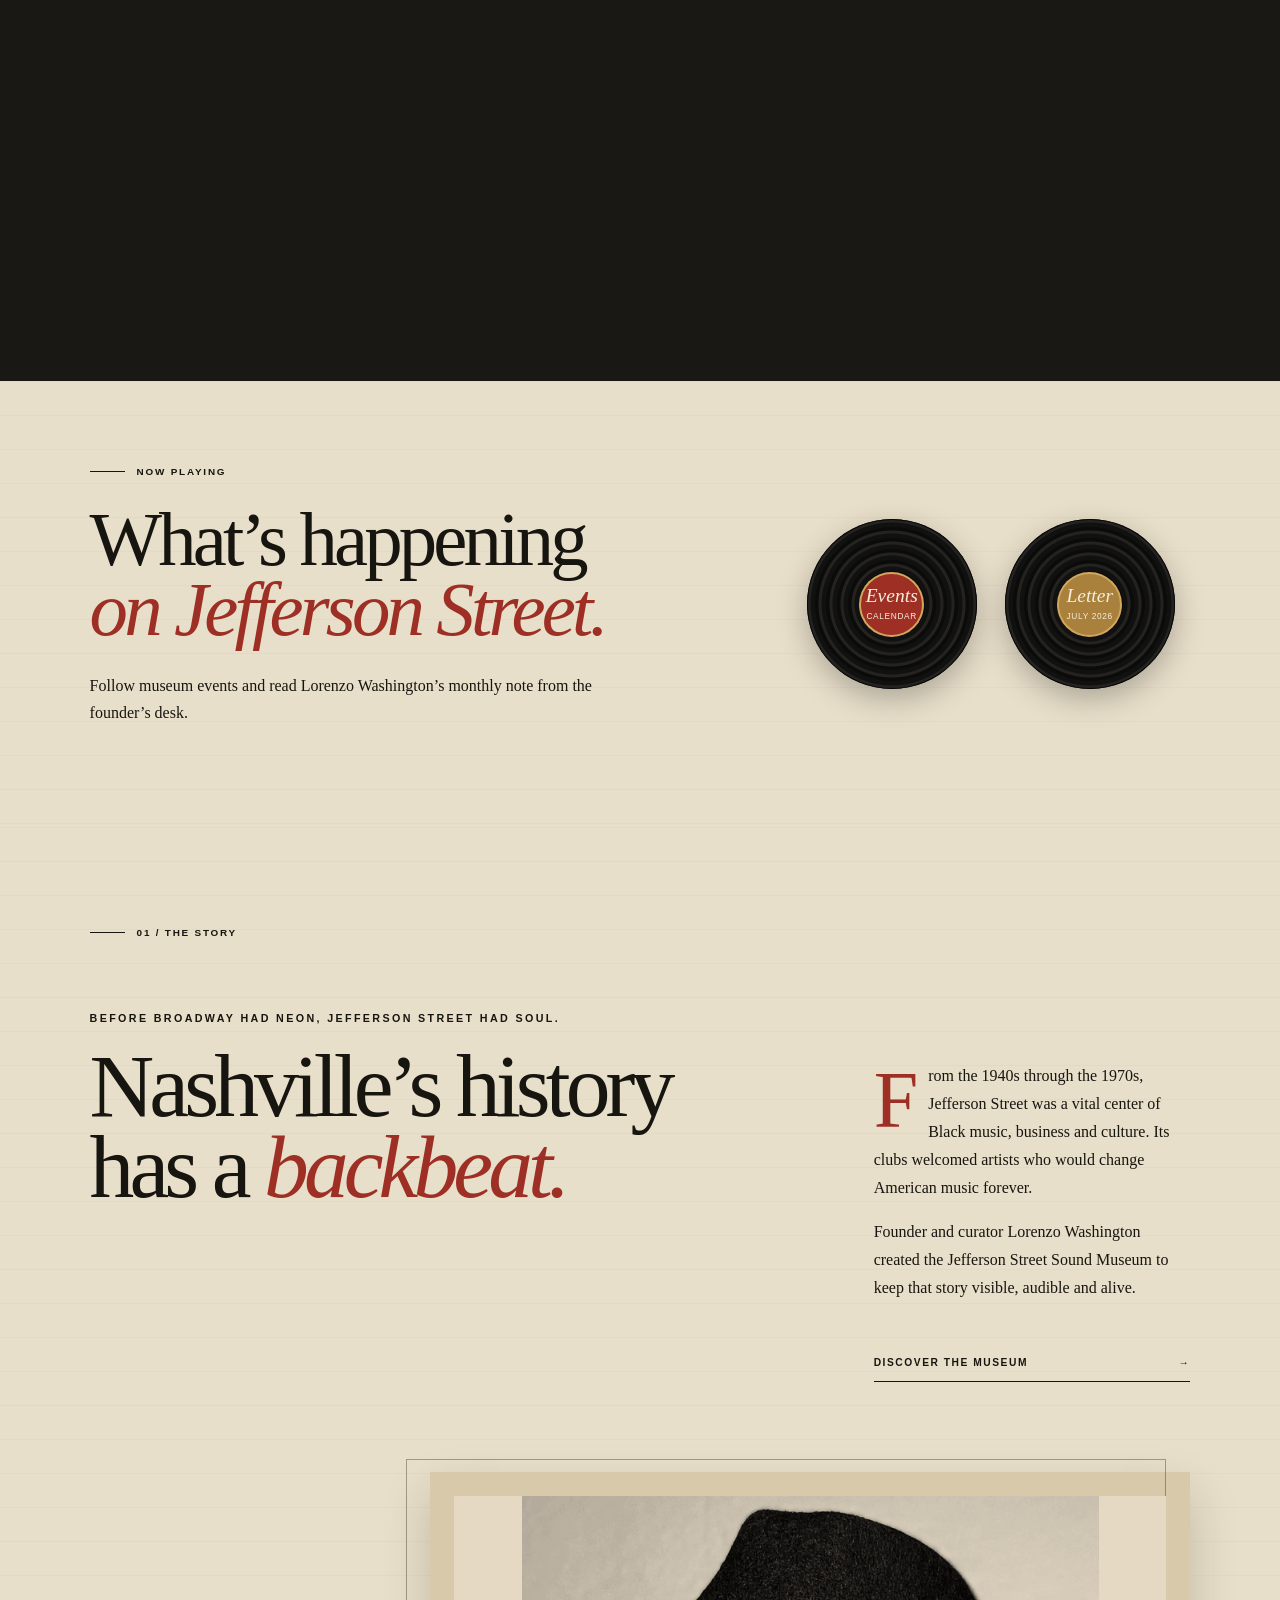
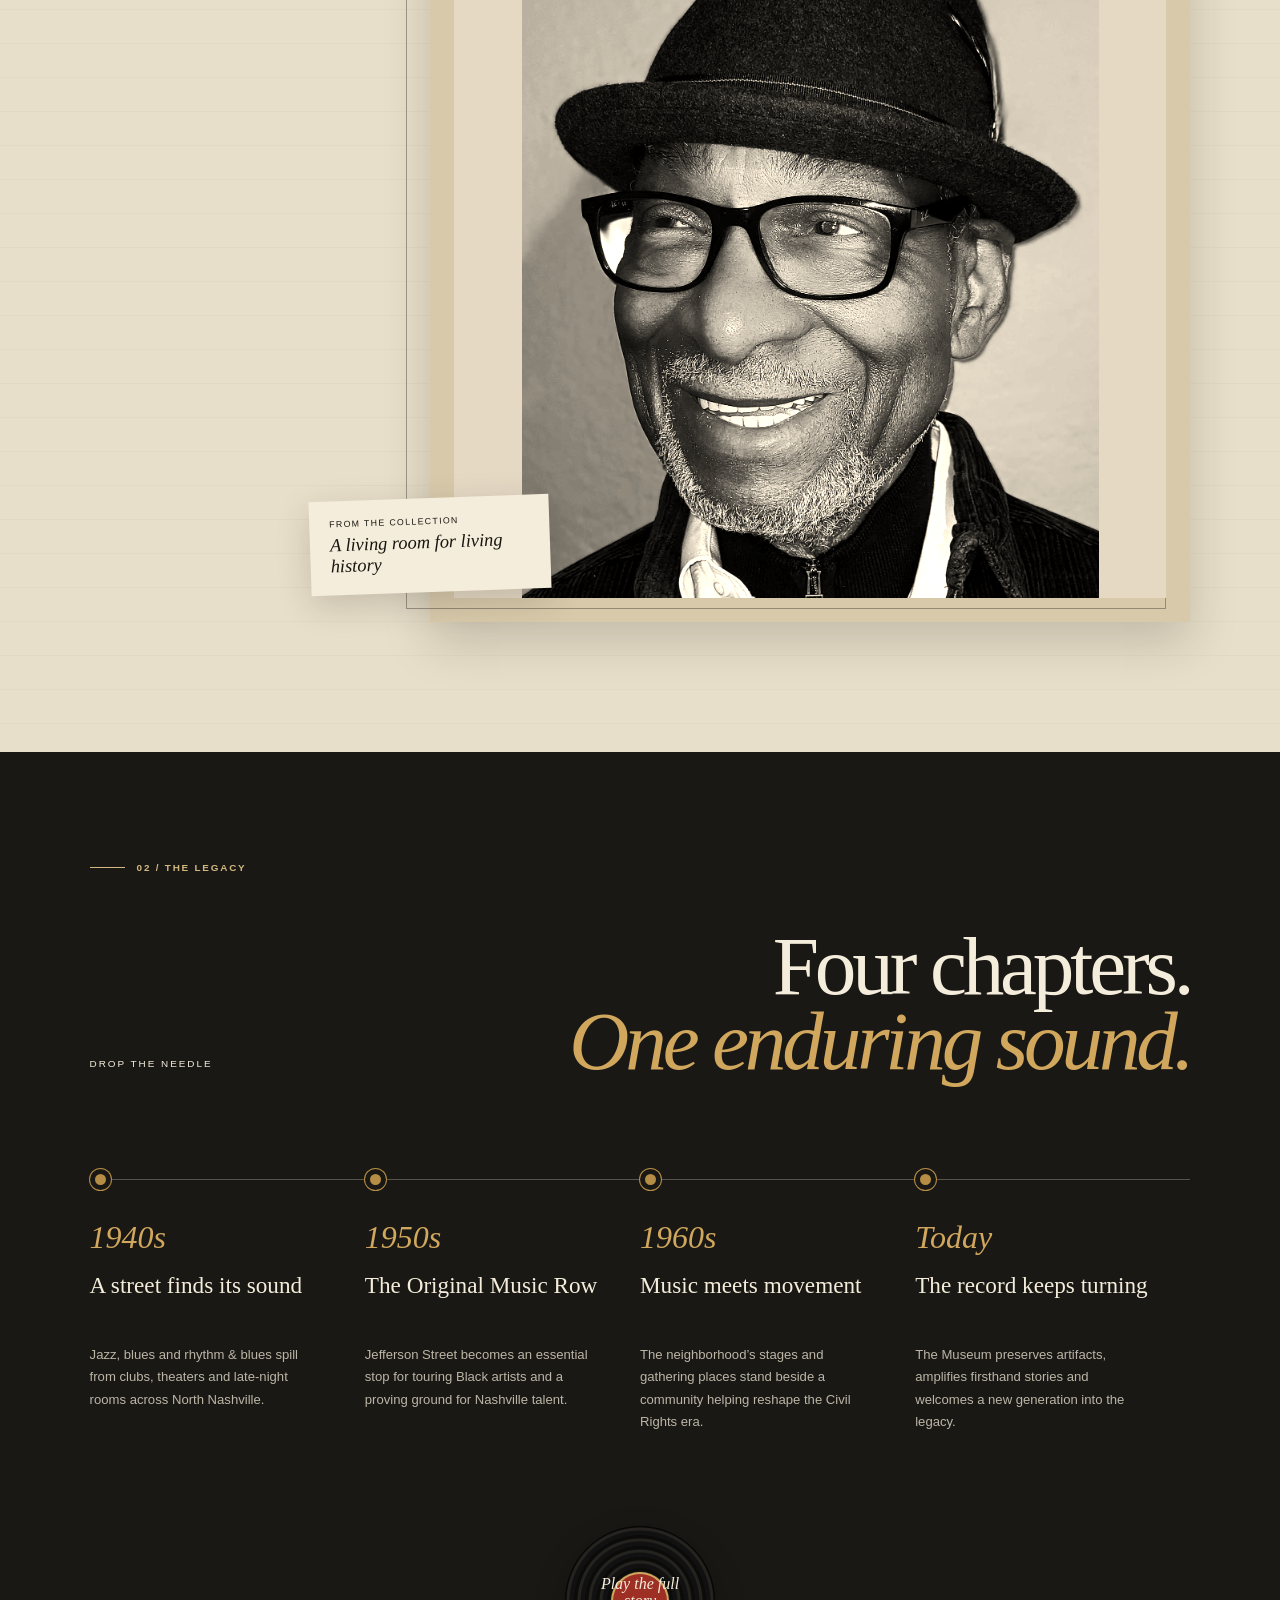
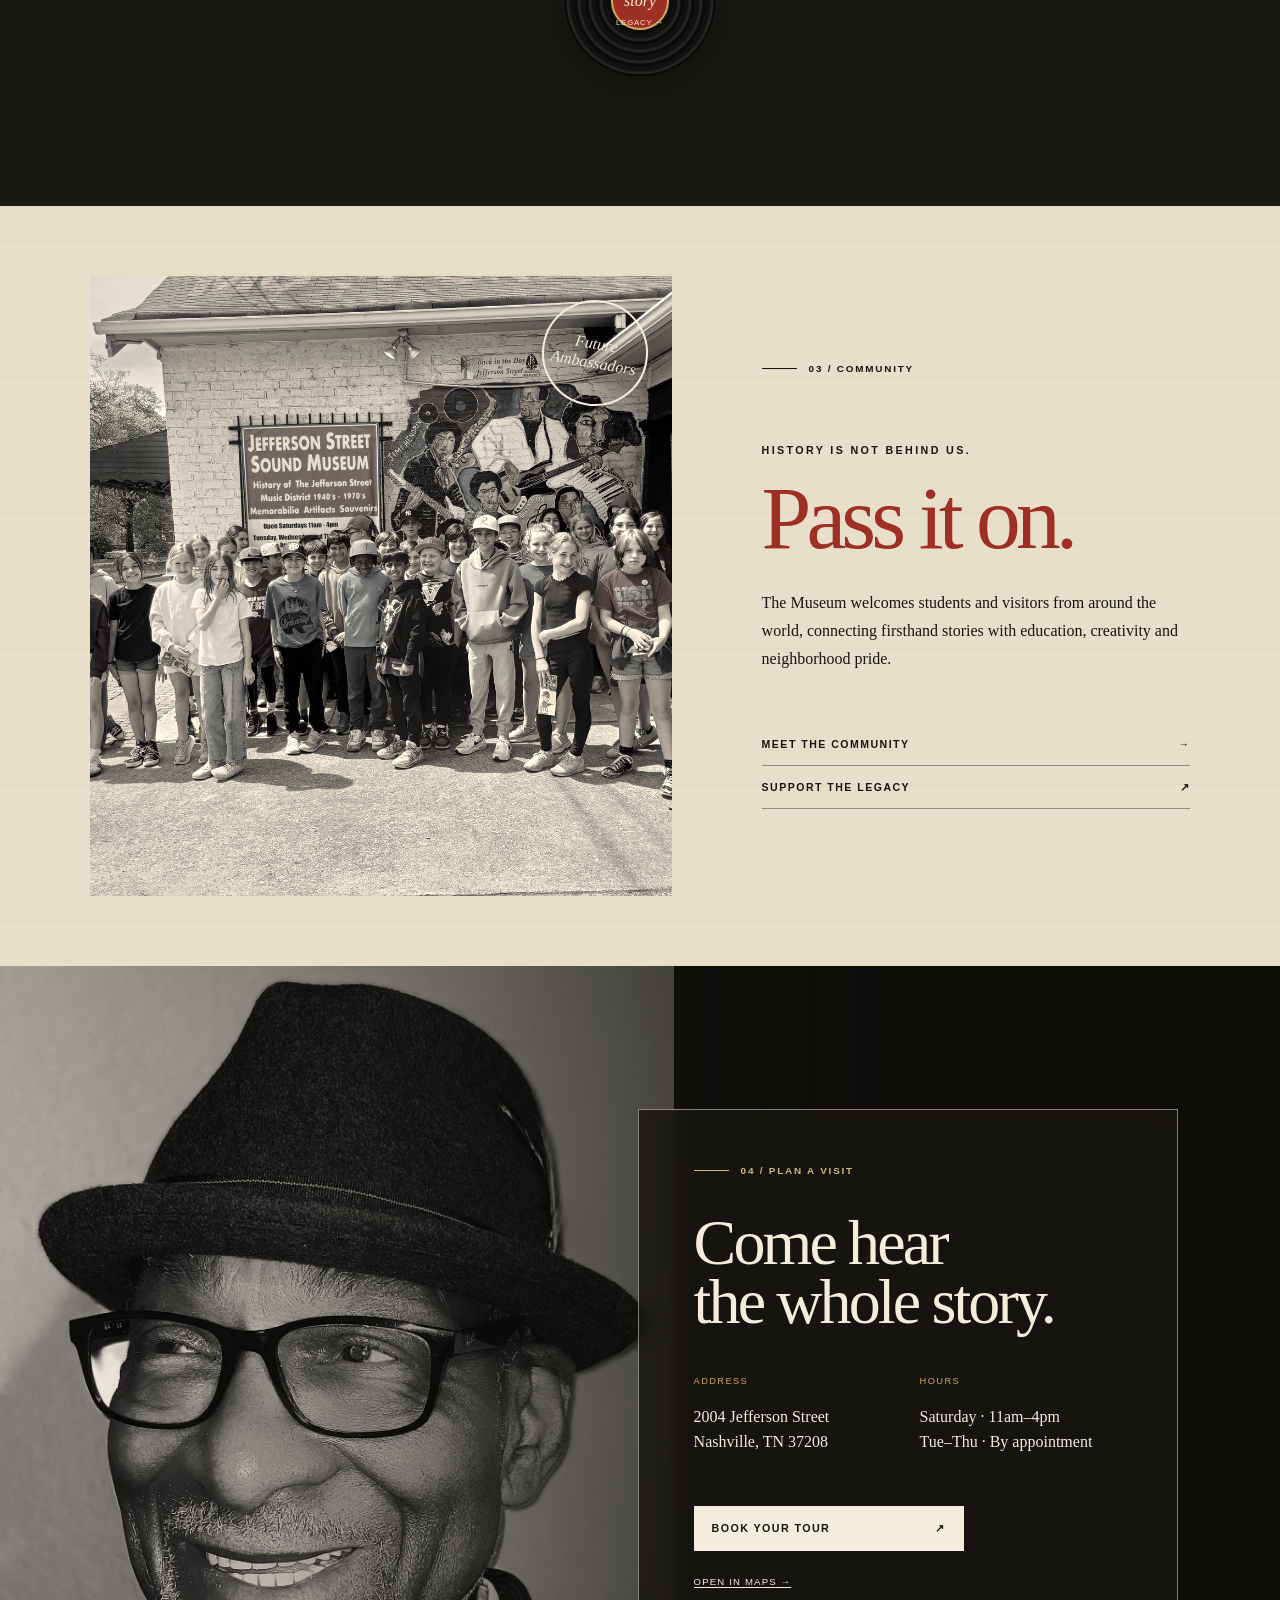
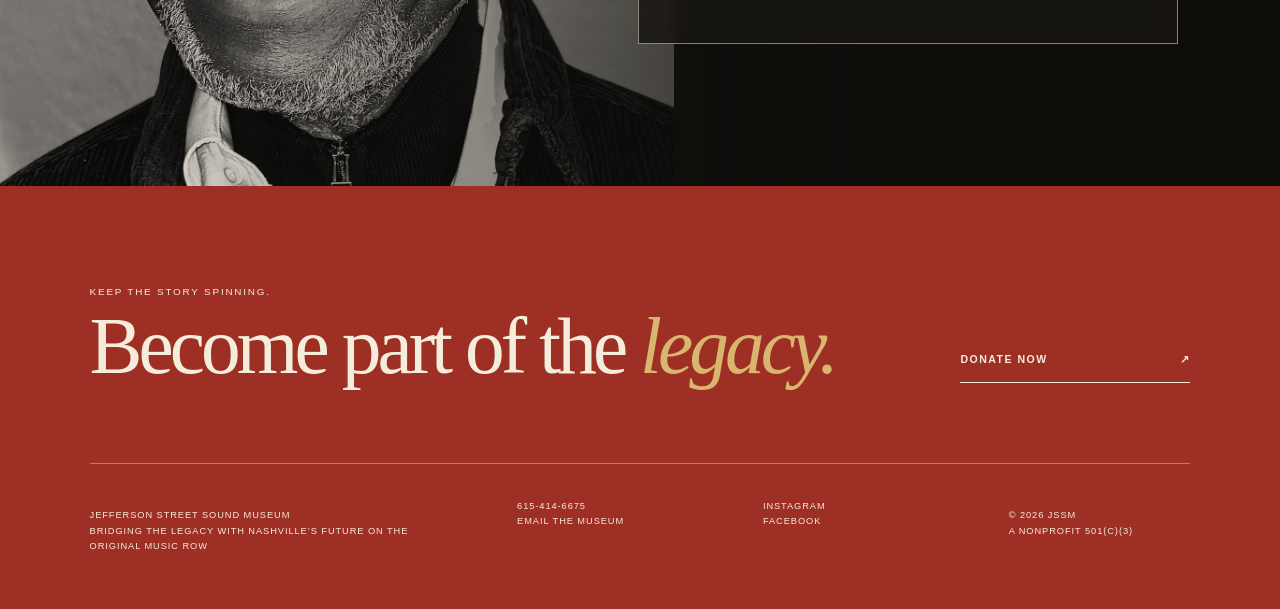
==== commit 8925a498: "Add next-event calendar and page panels" ====
--- a/community.html
+++ b/community.html
@@ -1,4 +1,4 @@
-<!doctype html><html lang="en"><head><meta charset="utf-8"><meta name="viewport" content="width=device-width,initial-scale=1"><meta name="description" content="Education and community at Jefferson Street Sound Museum."><title>Community | Jefferson Street Sound Museum</title><link rel="icon" href="images/jssm-logo.webp"><link rel="stylesheet" href="styles.css?v=4"><script src="script.js?v=4" defer></script></head>
+<!doctype html><html lang="en"><head><meta charset="utf-8"><meta name="viewport" content="width=device-width,initial-scale=1"><meta name="description" content="Education and community at Jefferson Street Sound Museum."><title>Community | Jefferson Street Sound Museum</title><link rel="icon" href="images/jssm-logo.webp"><link rel="stylesheet" href="styles.css?v=5"><script src="script.js?v=5" defer></script></head>
 <body class="inner-page"><a class="skip-link" href="#content">Skip to content</a>
 <header class="site-header"><a class="wordmark" href="index.html" aria-label="Jefferson Street Sound Museum home"><img src="images/jssm-official-long.png" alt="Jefferson Street Sound Museum"></a><div class="header-actions"><a class="visit-link" href="visit.html">Visit</a><button class="menu-button" aria-expanded="false" aria-controls="museum-menu"><i aria-hidden="true"></i> Explore</button></div></header>
 <div id="museum-menu" class="menu-drawer" aria-hidden="true"><div class="menu-top"><img class="menu-brand" src="images/jssm-official-long.png" alt="Jefferson Street Sound Museum"><button class="menu-close" aria-label="Close menu">Close ×</button></div><nav class="record-menu" aria-label="Main navigation"><a class="record-link tree-menu-link" href="index.html"><img src="images/jssm-tree-logo.webp" alt=""><span>Home</span><small>Since 2011</small></a><a class="record-link" href="museum.html"><span>Museum</span><small>01</small></a><a class="record-link" href="legacy.html"><span>Legacy</span><small>02</small></a><a class="record-link" href="community.html" aria-current="page"><span>Community</span><small>03</small></a><a class="record-link" href="visit.html"><span>Visit</span><small>04</small></a><a class="record-link" href="events.html"><span>Events</span><small>Calendar</small></a><a class="record-link" href="founders-letter.html"><span>Letter</span><small>Monthly</small></a></nav><div class="menu-footer">2004 Jefferson Street · Nashville, Tennessee</div></div>
--- a/styles.css
+++ b/styles.css
@@ -202,6 +202,50 @@
 .news-grooves p { max-width:560px; font:1rem/1.7 Georgia,serif; }
 .news-records { display:flex; gap:28px; justify-content:center; }
 .news-records .mini-record { width:170px; }
+
+/* Version 5: homepage-backed page panels and prominent event calendar */
+.next-event-spotlight { display:grid; grid-template-columns:.82fr 1.18fr; gap:7vw; align-items:center; padding:100px 7vw; border-top:10px solid var(--red); }
+.next-event-copy h2 { max-width:650px; margin:22px 0 24px; color:var(--red); font:400 clamp(3.3rem,6vw,6.3rem)/.88 Georgia,serif; letter-spacing:-.055em; }
+.next-event-copy>p:not(.eyebrow) { max-width:590px; font:1rem/1.75 Georgia,serif; }
+.next-event-meta { display:flex; flex-wrap:wrap; gap:10px 20px; margin:30px 0; padding:20px 0; border-block:1px solid rgba(23,21,16,.3); }
+.next-event-meta strong { flex-basis:100%; color:var(--red); font:italic 1.45rem Georgia,serif; }
+.next-event-meta span { font-size:.65rem; font-weight:700; letter-spacing:.1em; text-transform:uppercase; }
+.calendar-stack { display:grid; gap:32px; }
+.calendar-board { padding:28px; color:var(--night); border:1px solid rgba(23,21,16,.3); background:#efe3c9; box-shadow:16px 18px 0 rgba(158,47,37,.84); transform:rotate(.45deg); }
+.calendar-board-featured { max-width:720px; justify-self:end; }
+.calendar-board-head { display:flex; align-items:center; justify-content:space-between; gap:25px; padding-bottom:20px; border-bottom:3px double rgba(23,21,16,.55); }
+.calendar-board-head>span { display:grid; place-items:center; width:76px; aspect-ratio:1; border-radius:50%; color:var(--cream); background:var(--red); font:italic 1.25rem Georgia,serif; box-shadow:5px 5px 0 var(--gold); }
+.calendar-board-head div { display:flex; flex-direction:column; align-items:flex-end; }
+.calendar-board-head small { letter-spacing:.14em; text-transform:uppercase; font-size:.52rem; }
+.calendar-board-head strong { margin-top:4px; color:var(--red); font:italic clamp(1.6rem,3vw,2.5rem) Georgia,serif; }
+.calendar-weekdays,.calendar-days { display:grid; grid-template-columns:repeat(7,1fr); gap:7px; }
+.calendar-weekdays { margin:24px 0 9px; }
+.calendar-weekdays span { text-align:center; font-size:.5rem; font-weight:700; letter-spacing:.08em; text-transform:uppercase; }
+.calendar-days span { min-width:0; aspect-ratio:1; display:grid; place-items:center; border:1px solid rgba(23,21,16,.17); background:rgba(255,255,255,.26); font:.9rem Georgia,serif; }
+.calendar-days .is-empty { border-color:transparent; background:transparent; }
+.calendar-days .is-event-day { border-color:var(--gold); background:rgba(181,141,69,.18); font-weight:700; }
+.calendar-days .is-next-event { position:relative; color:var(--cream); border-color:var(--red); background:var(--red); box-shadow:0 0 0 4px rgba(158,47,37,.18); transform:scale(1.08) rotate(-3deg); }
+.calendar-days .is-next-event::after { content:"NEXT"; position:absolute; bottom:2px; font:700 .32rem Arial,sans-serif; letter-spacing:.08em; }
+.calendar-board>p { display:flex; align-items:center; gap:9px; margin:20px 0 0; font:italic .8rem Georgia,serif; }
+.calendar-board>p i { width:12px; aspect-ratio:1; background:var(--red); }
+.next-event-card { border-width:2px; box-shadow:14px 16px 0 rgba(158,47,37,.8); }
+.next-event-card time { background:var(--red); }
+.next-event-card h3 { color:var(--red); font-size:2rem; }
+
+.page-panel { position:fixed; z-index:40; inset:0; display:grid; place-items:center; padding:clamp(12px,3vw,38px); opacity:0; visibility:hidden; transition:opacity .3s ease,visibility 0s linear .3s; }
+.page-panel.is-open { opacity:1; visibility:visible; transition-delay:0s; }
+.page-panel-backdrop { position:absolute; inset:0; background:rgba(12,11,8,.7); backdrop-filter:blur(7px) sepia(.18); }
+.page-panel-window { position:relative; width:min(1280px,96vw); height:min(900px,92vh); overflow:hidden; border:1px solid rgba(245,237,219,.6); border-radius:3px; background:var(--paper); box-shadow:0 34px 90px rgba(0,0,0,.62),14px 14px 0 rgba(181,141,69,.5); transform:translateY(24px) scale(.97); transition:transform .38s cubic-bezier(.2,.8,.2,1); }
+.page-panel.is-open .page-panel-window { transform:none; }
+.page-panel-bar { height:58px; display:flex; align-items:center; justify-content:space-between; padding:0 18px 0 24px; color:var(--cream); background:var(--red); border-bottom:4px double var(--gold); }
+.page-panel-bar span { font:italic 1rem Georgia,serif; letter-spacing:.03em; }
+.page-panel-bar button { padding:9px 12px; border:1px solid rgba(245,237,219,.6); color:var(--cream); background:transparent; cursor:pointer; text-transform:uppercase; letter-spacing:.12em; font-size:.58rem; }
+.page-panel-frame { display:block; width:100%; height:calc(100% - 58px); border:0; background:var(--paper); }
+.panel-open { overflow:hidden; }
+.panel-open>.floating-record-nav { opacity:0; pointer-events:none; }
+.is-embedded-panel .site-header,.is-embedded-panel>.menu-drawer,.is-embedded-panel>.floating-record-nav { display:none!important; }
+.is-embedded-panel .page-hero { min-height:46vh; padding-top:65px; }
+.is-embedded-panel footer { padding-bottom:25px; }
 
 /* Version 3: founder welcome, museum support and official identity */
 .home-welcome { padding:90px 7vw 115px; }
@@ -377,11 +421,21 @@
   .page-record-nav { grid-template-columns:repeat(3,1fr); gap:8px; padding:55px 12px; }
   .page-record-nav .mini-record { width:100%; }
   .hours-panel { padding:34px 28px; box-shadow:10px 10px 0 var(--gold); }
-  .news-grooves,.calendar-layout,.dashboard-note { grid-template-columns:1fr; }
+  .news-grooves,.calendar-layout,.dashboard-note,.next-event-spotlight { grid-template-columns:1fr; }
   .news-grooves { padding:65px 24px; }
   .news-records .mini-record { width:140px; }
   .achievement-grid { grid-template-columns:1fr; }
   .calendar-layout { gap:60px; }
+  .next-event-spotlight { gap:50px; padding:75px 24px; }
+  .calendar-board-featured { width:100%; justify-self:stretch; }
+  .calendar-board { padding:20px 14px; transform:none; box-shadow:9px 10px 0 rgba(158,47,37,.84); }
+  .calendar-board-head>span { width:58px; }
+  .calendar-weekdays,.calendar-days { gap:4px; }
+  .calendar-days span { font-size:.76rem; }
+  .page-panel { padding:8px; }
+  .page-panel-window { width:100%; height:calc(100dvh - 16px); box-shadow:5px 6px 0 rgba(181,141,69,.55); }
+  .page-panel-bar { height:54px; padding-left:15px; }
+  .page-panel-frame { height:calc(100% - 54px); }
   .event-card { grid-template-columns:80px 1fr; }
   .event-card>div { padding:24px 20px; }
   .dashboard-note { padding:75px 24px; }
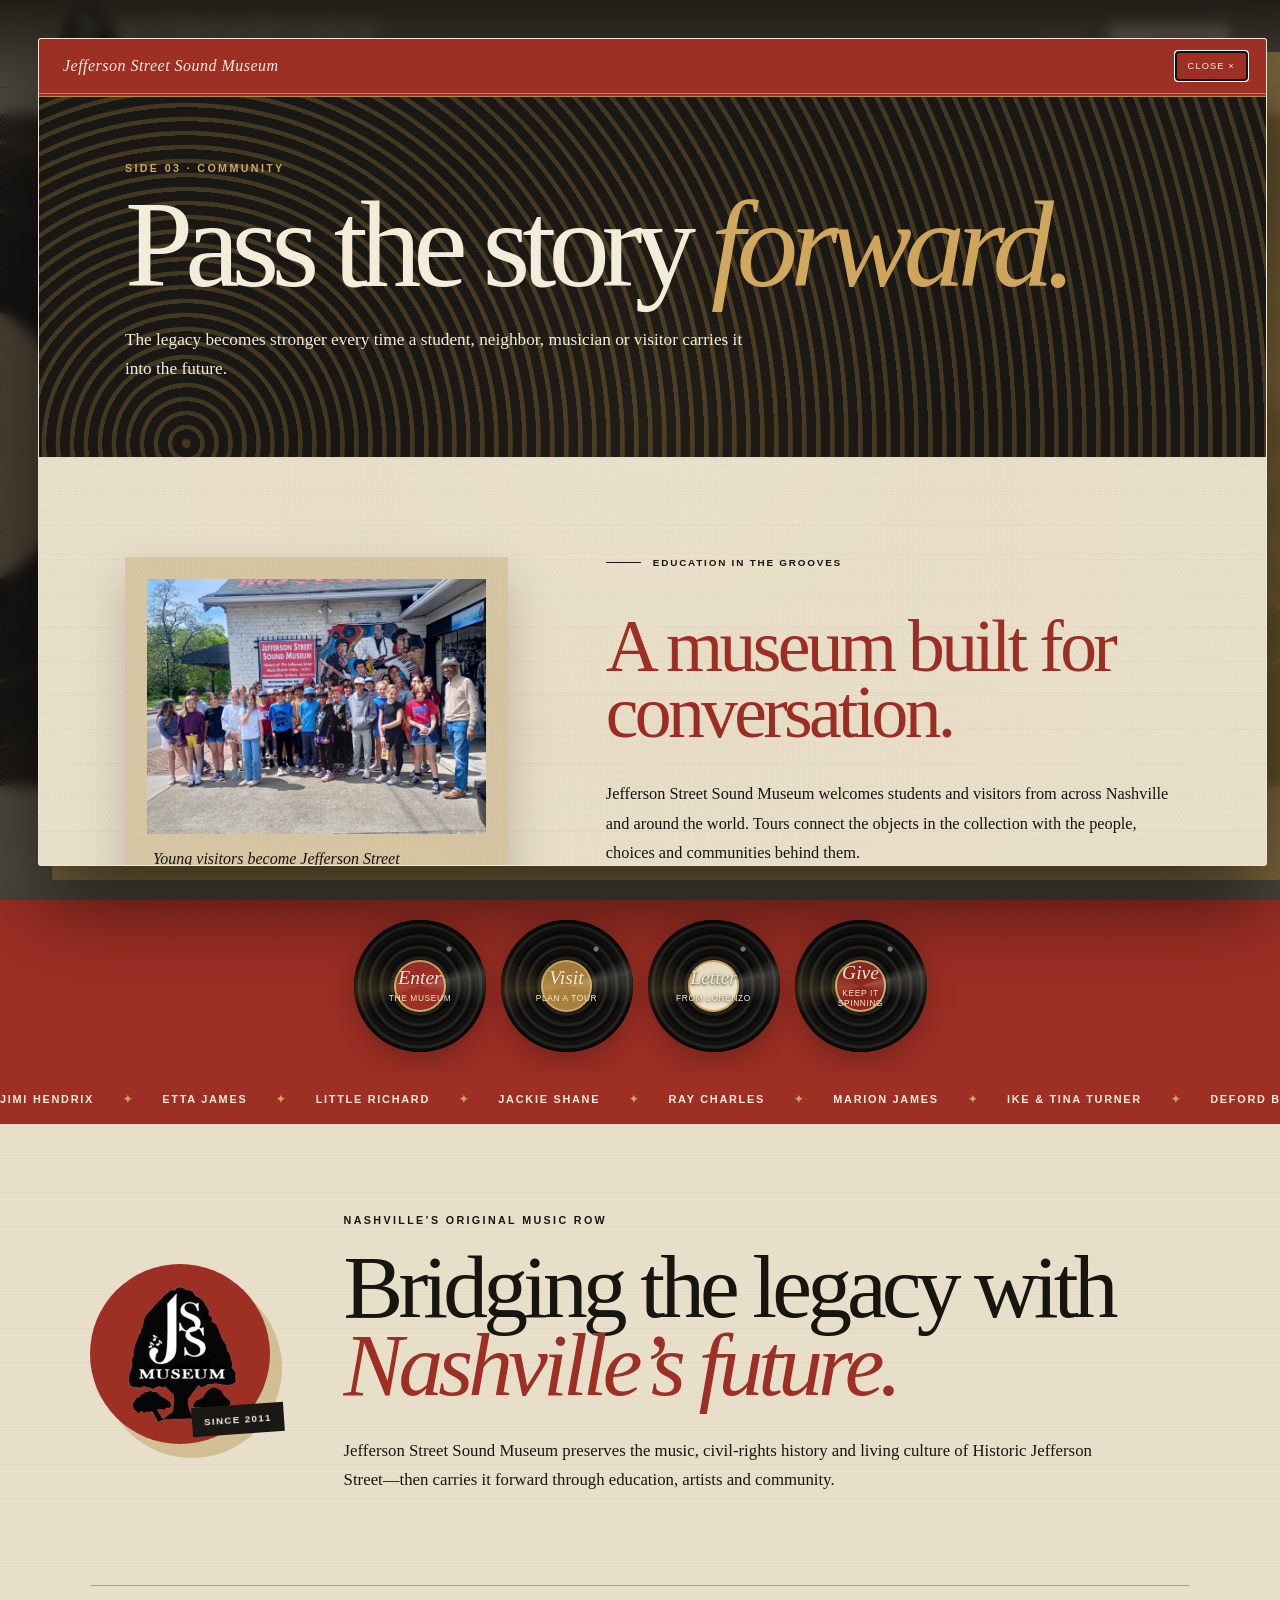
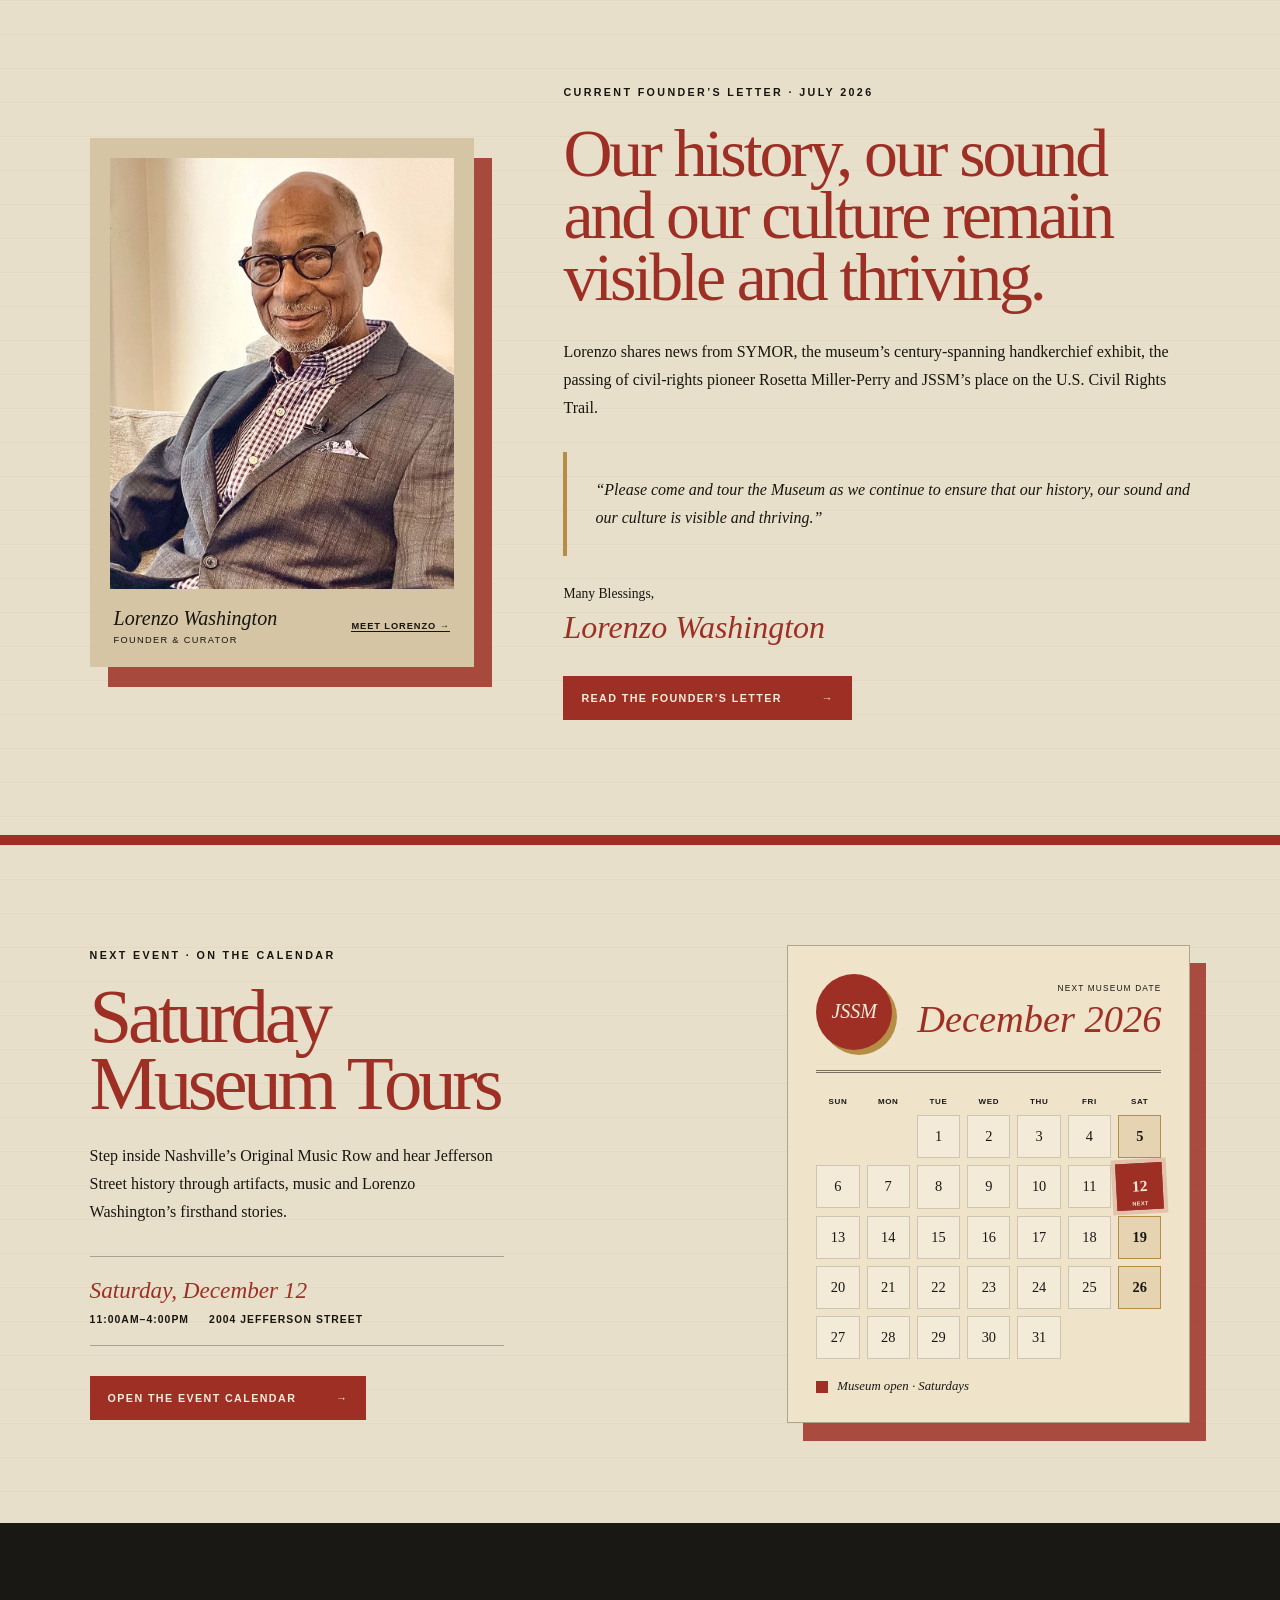
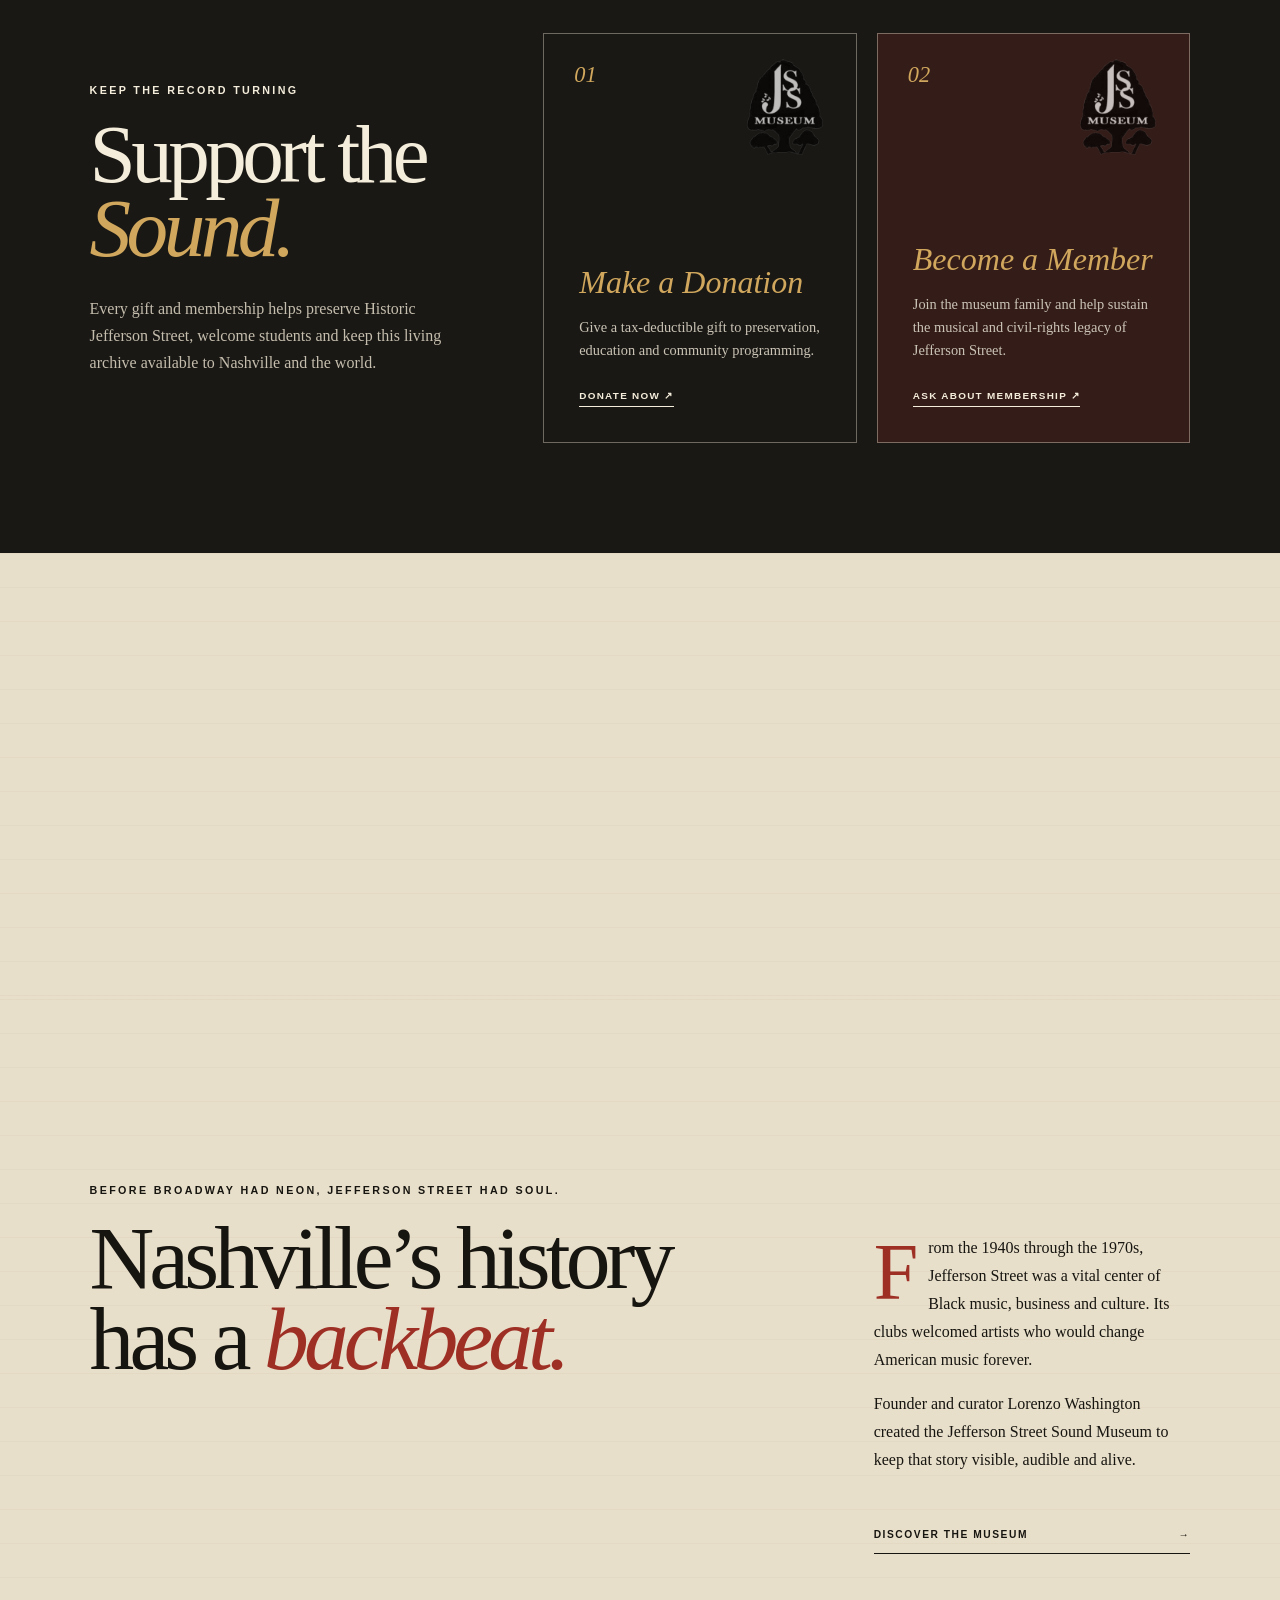
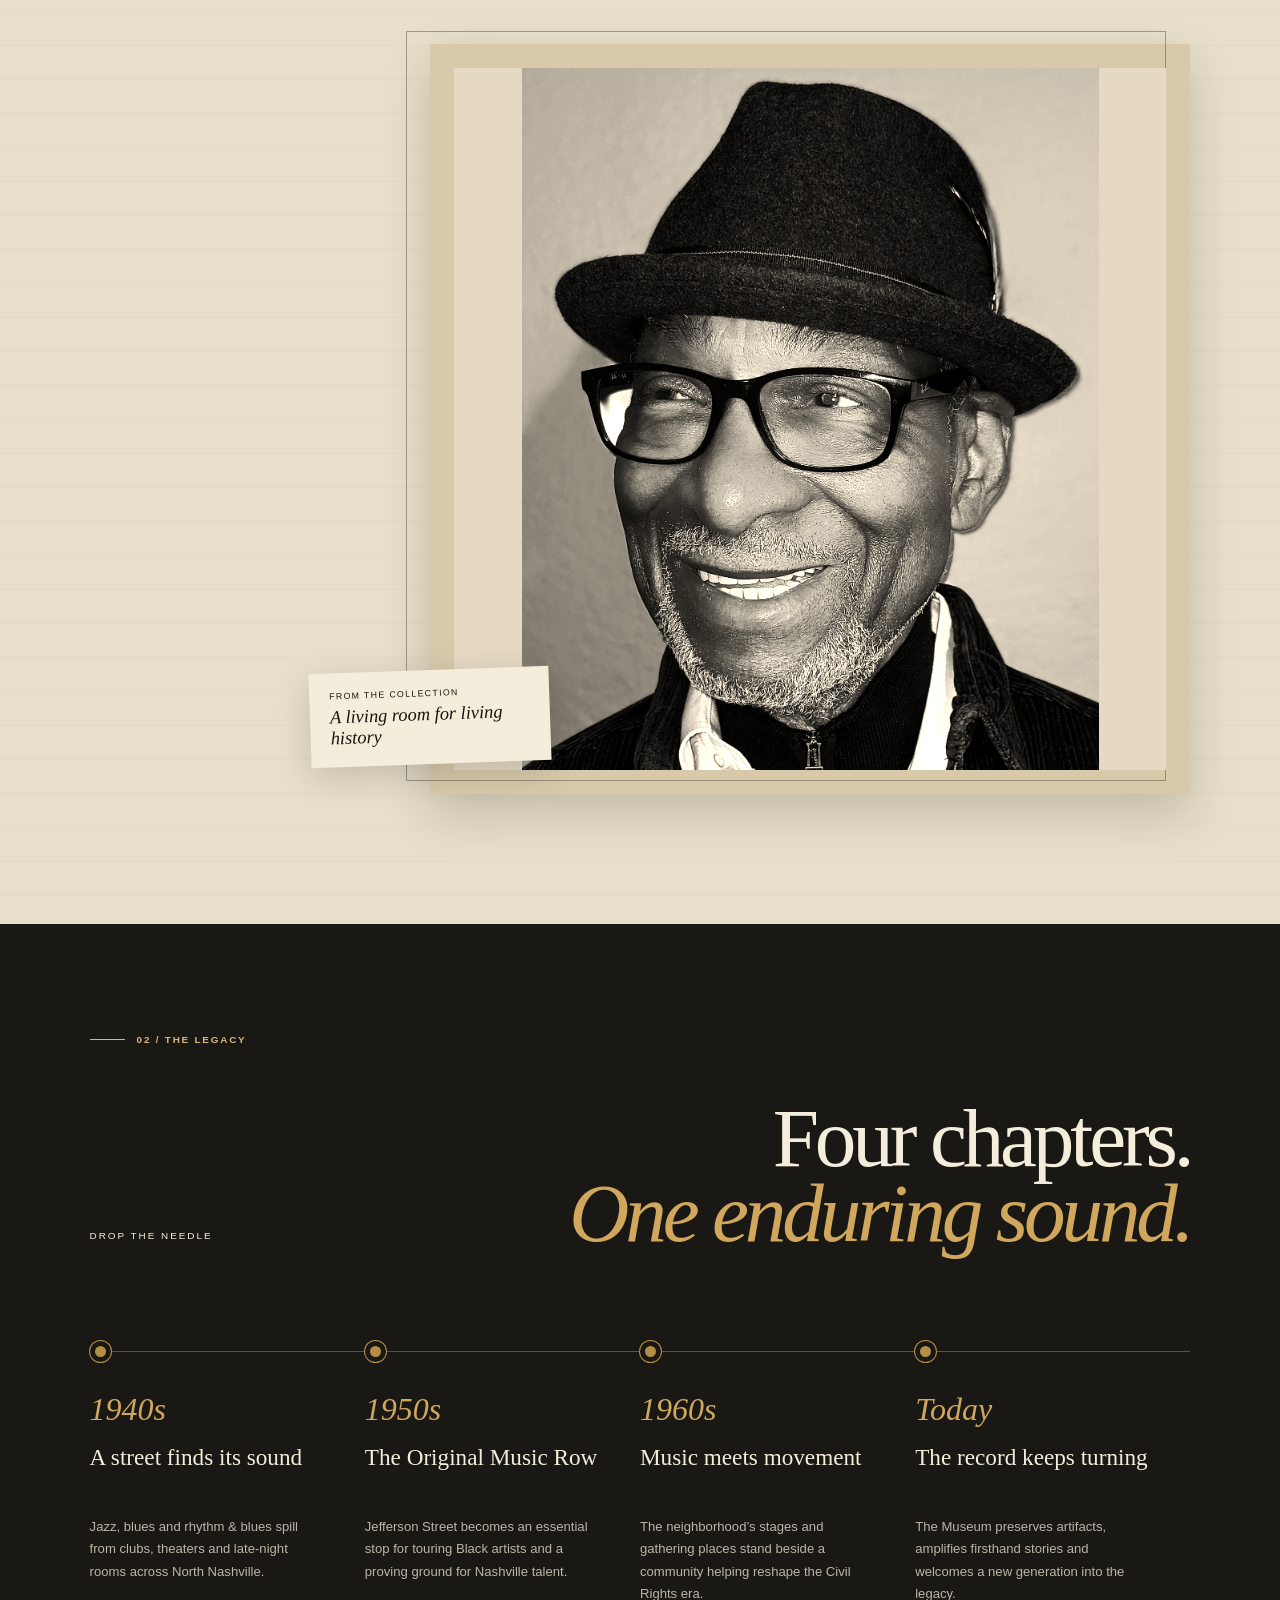
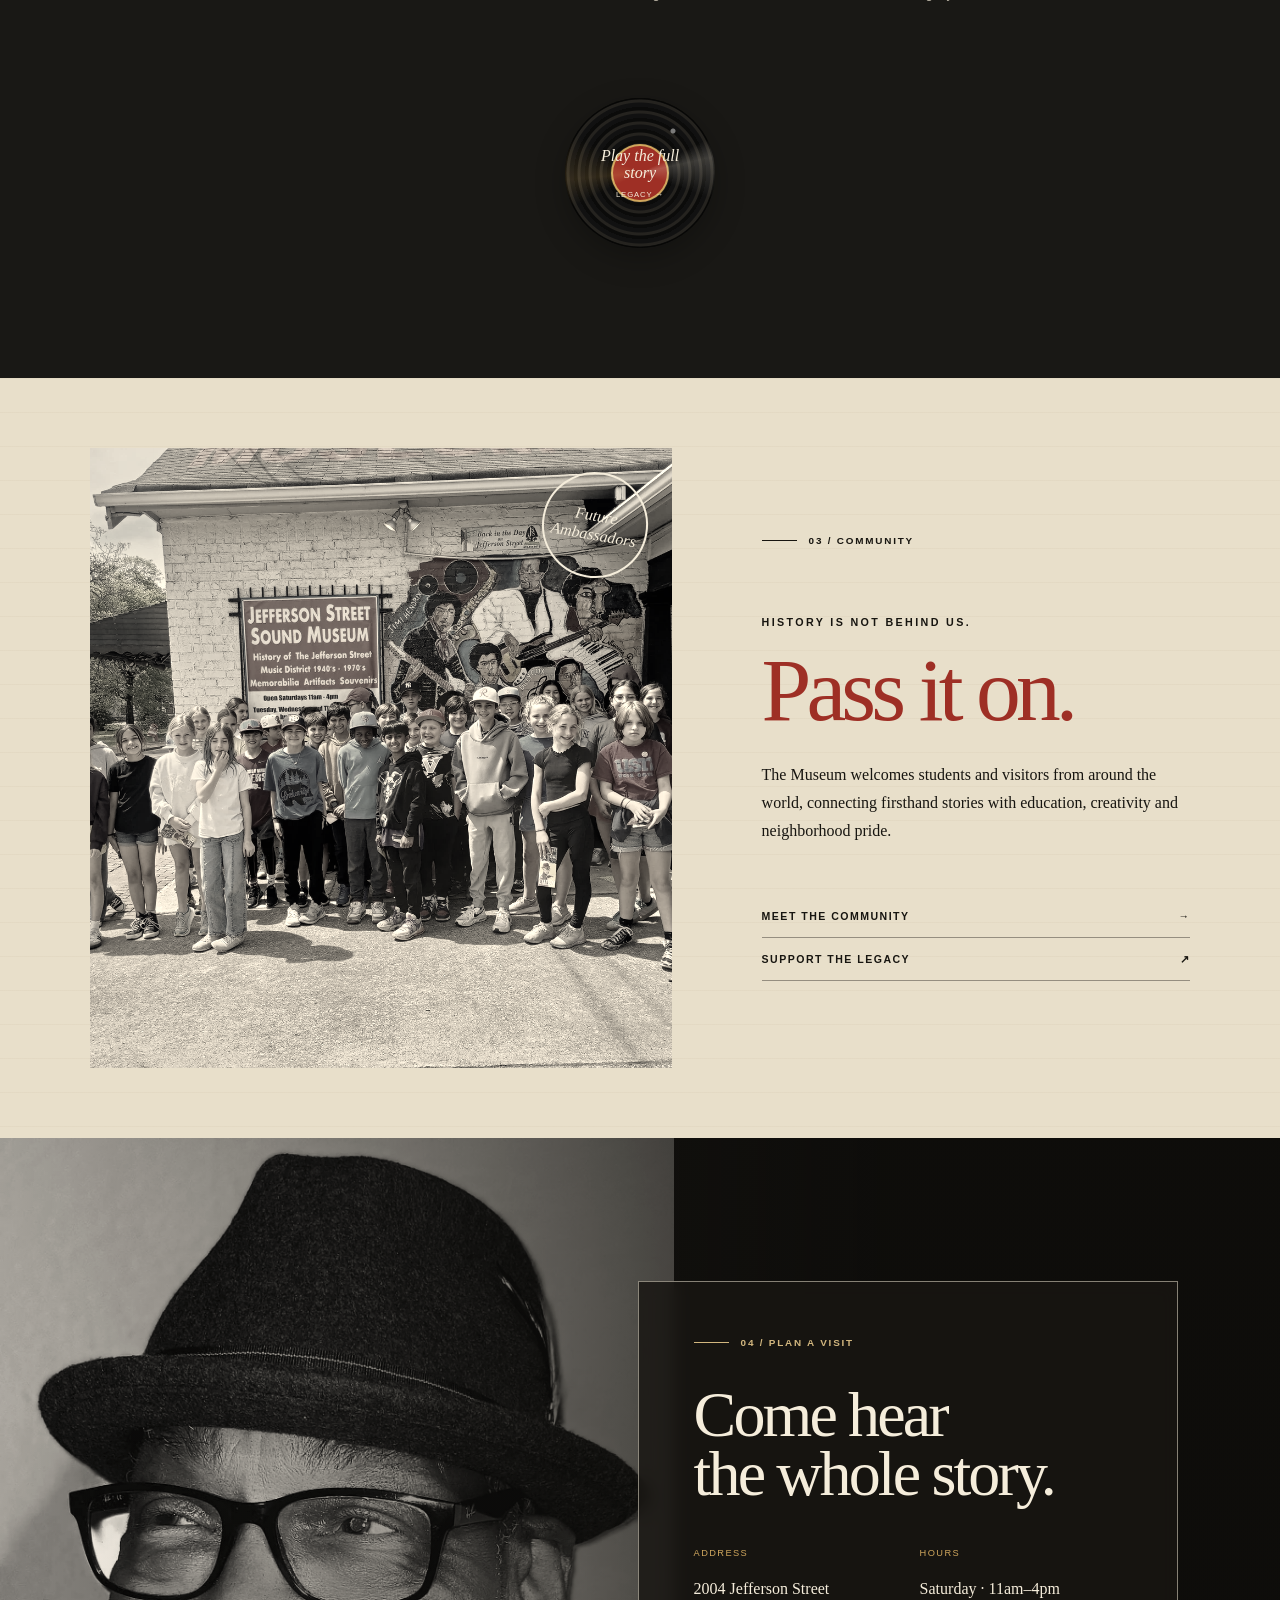
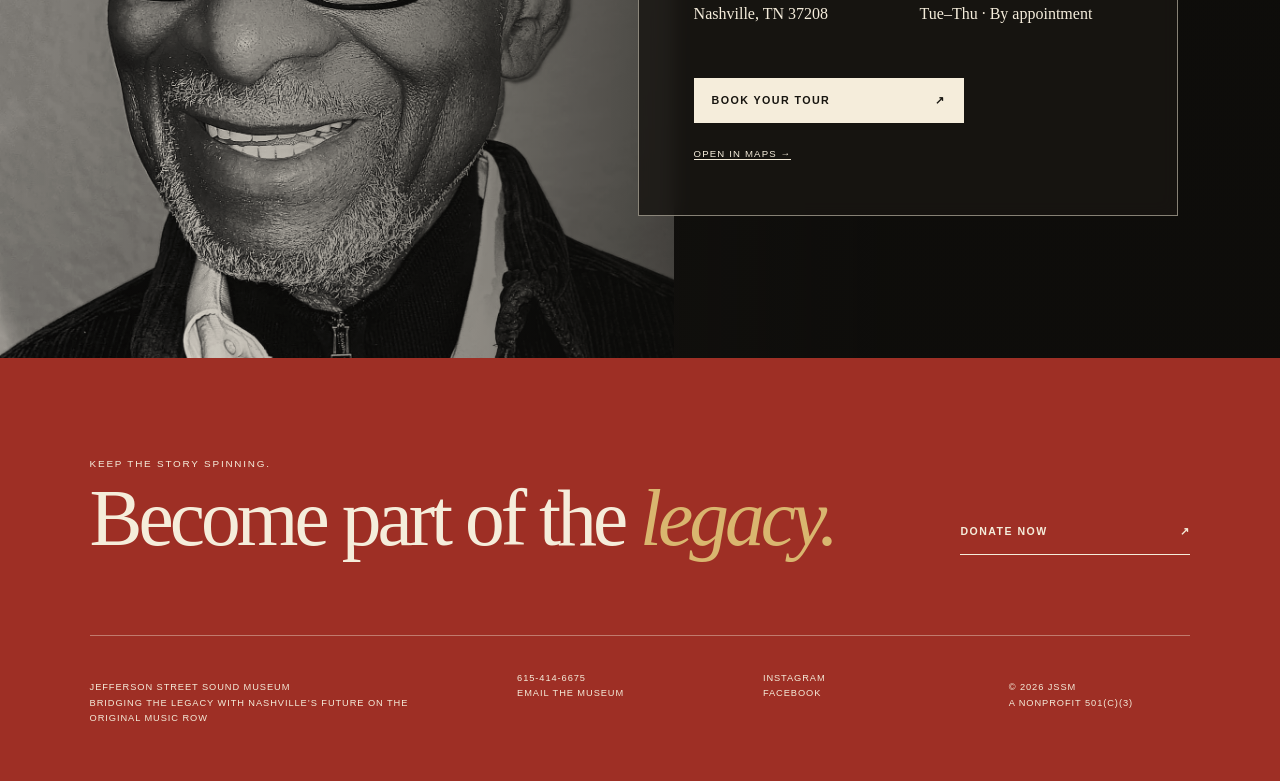
==== commit 134418d6: "Add Founder Letter record and spin all vinyl" ====
--- a/community.html
+++ b/community.html
@@ -1,4 +1,4 @@
-<!doctype html><html lang="en"><head><meta charset="utf-8"><meta name="viewport" content="width=device-width,initial-scale=1"><meta name="description" content="Education and community at Jefferson Street Sound Museum."><title>Community | Jefferson Street Sound Museum</title><link rel="icon" href="images/jssm-logo.webp"><link rel="stylesheet" href="styles.css?v=5"><script src="script.js?v=5" defer></script></head>
+<!doctype html><html lang="en"><head><meta charset="utf-8"><meta name="viewport" content="width=device-width,initial-scale=1"><meta name="description" content="Education and community at Jefferson Street Sound Museum."><title>Community | Jefferson Street Sound Museum</title><link rel="icon" href="images/jssm-logo.webp"><link rel="stylesheet" href="styles.css?v=6"><script src="script.js?v=6" defer></script></head>
 <body class="inner-page"><a class="skip-link" href="#content">Skip to content</a>
 <header class="site-header"><a class="wordmark" href="index.html" aria-label="Jefferson Street Sound Museum home"><img src="images/jssm-official-long.png" alt="Jefferson Street Sound Museum"></a><div class="header-actions"><a class="visit-link" href="visit.html">Visit</a><button class="menu-button" aria-expanded="false" aria-controls="museum-menu"><i aria-hidden="true"></i> Explore</button></div></header>
 <div id="museum-menu" class="menu-drawer" aria-hidden="true"><div class="menu-top"><img class="menu-brand" src="images/jssm-official-long.png" alt="Jefferson Street Sound Museum"><button class="menu-close" aria-label="Close menu">Close ×</button></div><nav class="record-menu" aria-label="Main navigation"><a class="record-link tree-menu-link" href="index.html"><img src="images/jssm-tree-logo.webp" alt=""><span>Home</span><small>Since 2011</small></a><a class="record-link" href="museum.html"><span>Museum</span><small>01</small></a><a class="record-link" href="legacy.html"><span>Legacy</span><small>02</small></a><a class="record-link" href="community.html" aria-current="page"><span>Community</span><small>03</small></a><a class="record-link" href="visit.html"><span>Visit</span><small>04</small></a><a class="record-link" href="events.html"><span>Events</span><small>Calendar</small></a><a class="record-link" href="founders-letter.html"><span>Letter</span><small>Monthly</small></a></nav><div class="menu-footer">2004 Jefferson Street · Nashville, Tennessee</div></div>
--- a/styles.css
+++ b/styles.css
@@ -127,11 +127,15 @@
 .footer-bottom div { display:flex; flex-direction:column; }
 
 /* Version 2: poster-first entrance and record navigation */
-.poster-hero { min-height:100svh; display:grid; place-items:center; background:#e9dcc0; }
-.front-poster { --poster-shift:0px; --poster-scale:1; position:absolute; inset:0; width:100%; height:100%; object-fit:contain; object-position:center; transform:translate3d(0,var(--poster-shift),0) scale(var(--poster-scale)); transform-origin:center top; will-change:transform; }
-.front-actions { position:absolute; z-index:4; left:50%; bottom:26px; display:flex; gap:15px; transform:translateX(-50%); }
+.poster-hero { min-height:calc(100svh + 172px); display:grid; place-items:center; background:#e9dcc0; }
+.front-poster { --poster-shift:0px; --poster-scale:1; position:absolute; inset:0 0 auto; width:100%; height:100svh; object-fit:contain; object-position:center; transform:translate3d(0,var(--poster-shift),0) scale(var(--poster-scale)); transform-origin:center top; will-change:transform; }
+.front-actions { position:absolute; z-index:4; left:0; right:0; bottom:0; display:flex; justify-content:center; gap:15px; padding:20px 18px; transform:none; background:var(--red); box-shadow:0 -10px 30px rgba(23,21,16,.16); }
 .mini-record,.record-link,.section-record-link { position:relative; isolation:isolate; border-radius:50%; color:var(--cream); background:repeating-radial-gradient(circle at center,#111 0 4px,#25231f 5px 7px,#0b0b0a 8px 11px); box-shadow:0 10px 30px rgba(0,0,0,.26),inset 0 0 0 1px #070706; }
 .mini-record::before,.record-link::before,.section-record-link::before { content:""; position:absolute; z-index:-1; inset:32%; border-radius:50%; background:var(--red); box-shadow:0 0 0 2px #d0a75d; }
+.mini-record::after,.record-link::after,.section-record-link::after,.record-cta::after,.record-dot::after,.floating-record-button::after { content:""; position:absolute; z-index:-1; inset:0; border-radius:50%; pointer-events:none; background:radial-gradient(circle at 72% 22%,rgba(255,255,255,.46) 0 2px,transparent 3px),conic-gradient(from 20deg,transparent 0 12%,rgba(245,237,219,.2) 16%,transparent 25% 62%,rgba(181,141,69,.2) 68%,transparent 78%); mix-blend-mode:screen; animation:vinyl-spin var(--vinyl-speed,7s) linear infinite; }
+.mini-record:nth-child(even)::after,.record-link:nth-child(even)::after,.page-record-nav .mini-record:nth-child(even)::after { animation-direction:reverse; }
+.mini-record:hover::after,.mini-record:focus-visible::after,.record-link:hover::after,.record-link:focus-visible::after,.section-record-link:hover::after,.section-record-link:focus-visible::after,.record-cta:hover::after,.record-cta:focus-visible::after,.floating-record-button:hover::after,.floating-record-button:focus-visible::after { animation-duration:1.35s; }
+@keyframes vinyl-spin { to { transform:rotate(1turn); } }
 .mini-record { width:132px; aspect-ratio:1; display:flex; flex-direction:column; align-items:center; justify-content:center; text-align:center; transition:transform .35s ease,box-shadow .35s ease; }
 .mini-record:hover,.mini-record:focus-visible { transform:translateY(-8px) rotate(6deg); box-shadow:0 18px 38px rgba(0,0,0,.38); }
 .hero-scroll-record { --hero-record-spin:0deg; --hero-record-shift:0px; --hero-record-scale:1; --hero-record-opacity:1; opacity:var(--hero-record-opacity); transform:translate3d(0,var(--hero-record-shift),0) rotate(var(--hero-record-spin)) scale(var(--hero-record-scale)); will-change:transform,opacity; }
@@ -140,6 +144,8 @@
 .mini-record small { width:62%; margin-top:6px; font-size:.52rem; line-height:1.2; letter-spacing:.08em; text-transform:uppercase; }
 .mini-record.brass::before { background:#aa813c; }
 .mini-record.red::before { background:#8f291f; }
+.mini-record.letter-record::before { background:#efe3c9; box-shadow:0 0 0 2px #d0a75d; }
+.mini-record.letter-record span,.mini-record.letter-record small { color:var(--cream); text-shadow:0 1px 3px #111; }
 .poster-cue { color:var(--ink); right:1.5vw; }
 
 .menu-drawer { background:radial-gradient(circle at 15% 15%,#a83b2d,#7c201a 70%); }
@@ -194,7 +200,7 @@
 .hours-panel dl { margin:0; }
 .hours-panel dt { margin-top:24px; color:#d0a75d; text-transform:uppercase; letter-spacing:.16em; font-size:.58rem; }
 .hours-panel dd { margin:8px 0 0; font:1rem/1.6 Georgia,serif; }
-.record-cta { display:inline-flex; align-items:center; justify-content:center; width:170px; aspect-ratio:1; margin-top:35px; border-radius:50%; color:var(--cream); background:repeating-radial-gradient(circle,#111 0 4px,#24221f 5px 7px,#0b0b0a 8px 11px); text-align:center; font:italic 1.25rem Georgia,serif; }
+.record-cta { position:relative; isolation:isolate; display:inline-flex; align-items:center; justify-content:center; width:170px; aspect-ratio:1; margin-top:35px; border-radius:50%; color:var(--cream); background:repeating-radial-gradient(circle,#111 0 4px,#24221f 5px 7px,#0b0b0a 8px 11px); text-align:center; font:italic 1.25rem Georgia,serif; }
 
 .news-grooves { display:grid; grid-template-columns:1.2fr .8fr; gap:8vw; align-items:center; padding:85px 7vw; }
 .news-grooves h2 { margin:28px 0; font:400 clamp(3rem,6vw,6rem)/.9 Georgia,serif; letter-spacing:-.05em; }
@@ -376,10 +382,10 @@
   .visit-link { display:none; }
   .poster-hero { min-height:0; display:block; padding-top:72px; background:#e9dcc0; }
   .front-poster { position:relative; display:block; width:100%; height:auto; object-fit:contain; }
-  .front-actions { position:relative; left:auto; bottom:auto; align-self:end; display:grid; grid-template-columns:repeat(3,1fr); gap:7px; width:100%; padding:20px 12px 32px; transform:none; background:var(--red); }
+  .front-actions { position:relative; left:auto; bottom:auto; align-self:end; display:grid; grid-template-columns:repeat(4,1fr); gap:6px; width:100%; padding:20px 10px 32px; transform:none; background:var(--red); }
   .mini-record { width:100%; max-width:126px; margin:auto; }
-  .mini-record span { font-size:1.18rem; }
-  .mini-record small { font-size:.5rem; }
+  .front-actions .mini-record span { font-size:clamp(.88rem,4vw,1.1rem); }
+  .front-actions .mini-record small { width:67%; font-size:clamp(.39rem,1.8vw,.48rem); }
   .scroll-cue { display:none; }
   .menu-drawer { padding:20px; overflow:auto; }
   .menu-brand { width:min(255px,67vw); }
@@ -469,4 +475,5 @@
   body::before,.page-hero::before,.front-poster,.hero-scroll-record,.floating-record-button { transform:none!important; will-change:auto; }
   .hero-scroll-record { opacity:1!important; }
   .tree-badge:hover,.founder-home-portrait:hover,.founder-letter-preview:hover,.support-card:hover,.archival-photo:hover,.community-photo:hover,.timeline article:hover,.page-portrait:hover,.fact-strips article:hover,.event-card:hover,.scene-grid figure:hover { transform:none!important; }
+  .mini-record::after,.record-link::after,.section-record-link::after,.record-cta::after,.record-dot::after,.floating-record-button::after { animation:none!important; }
 }
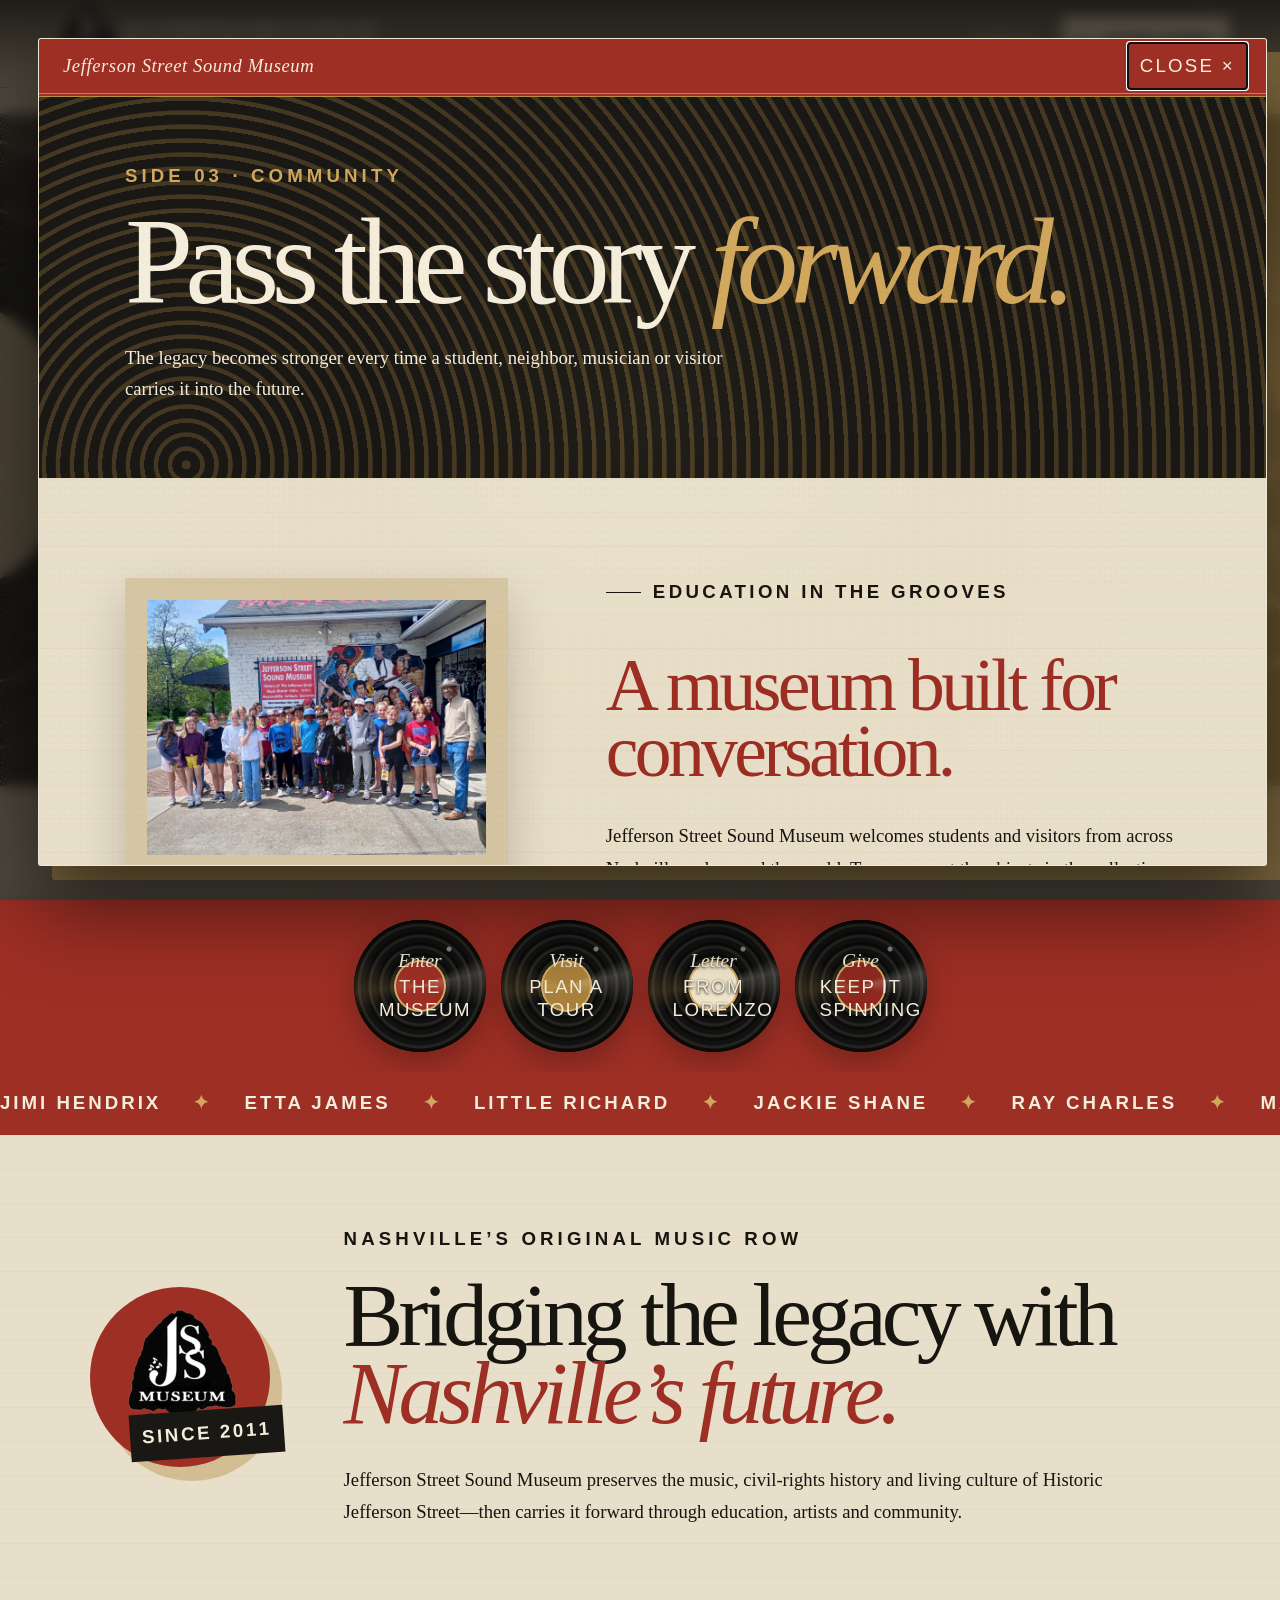
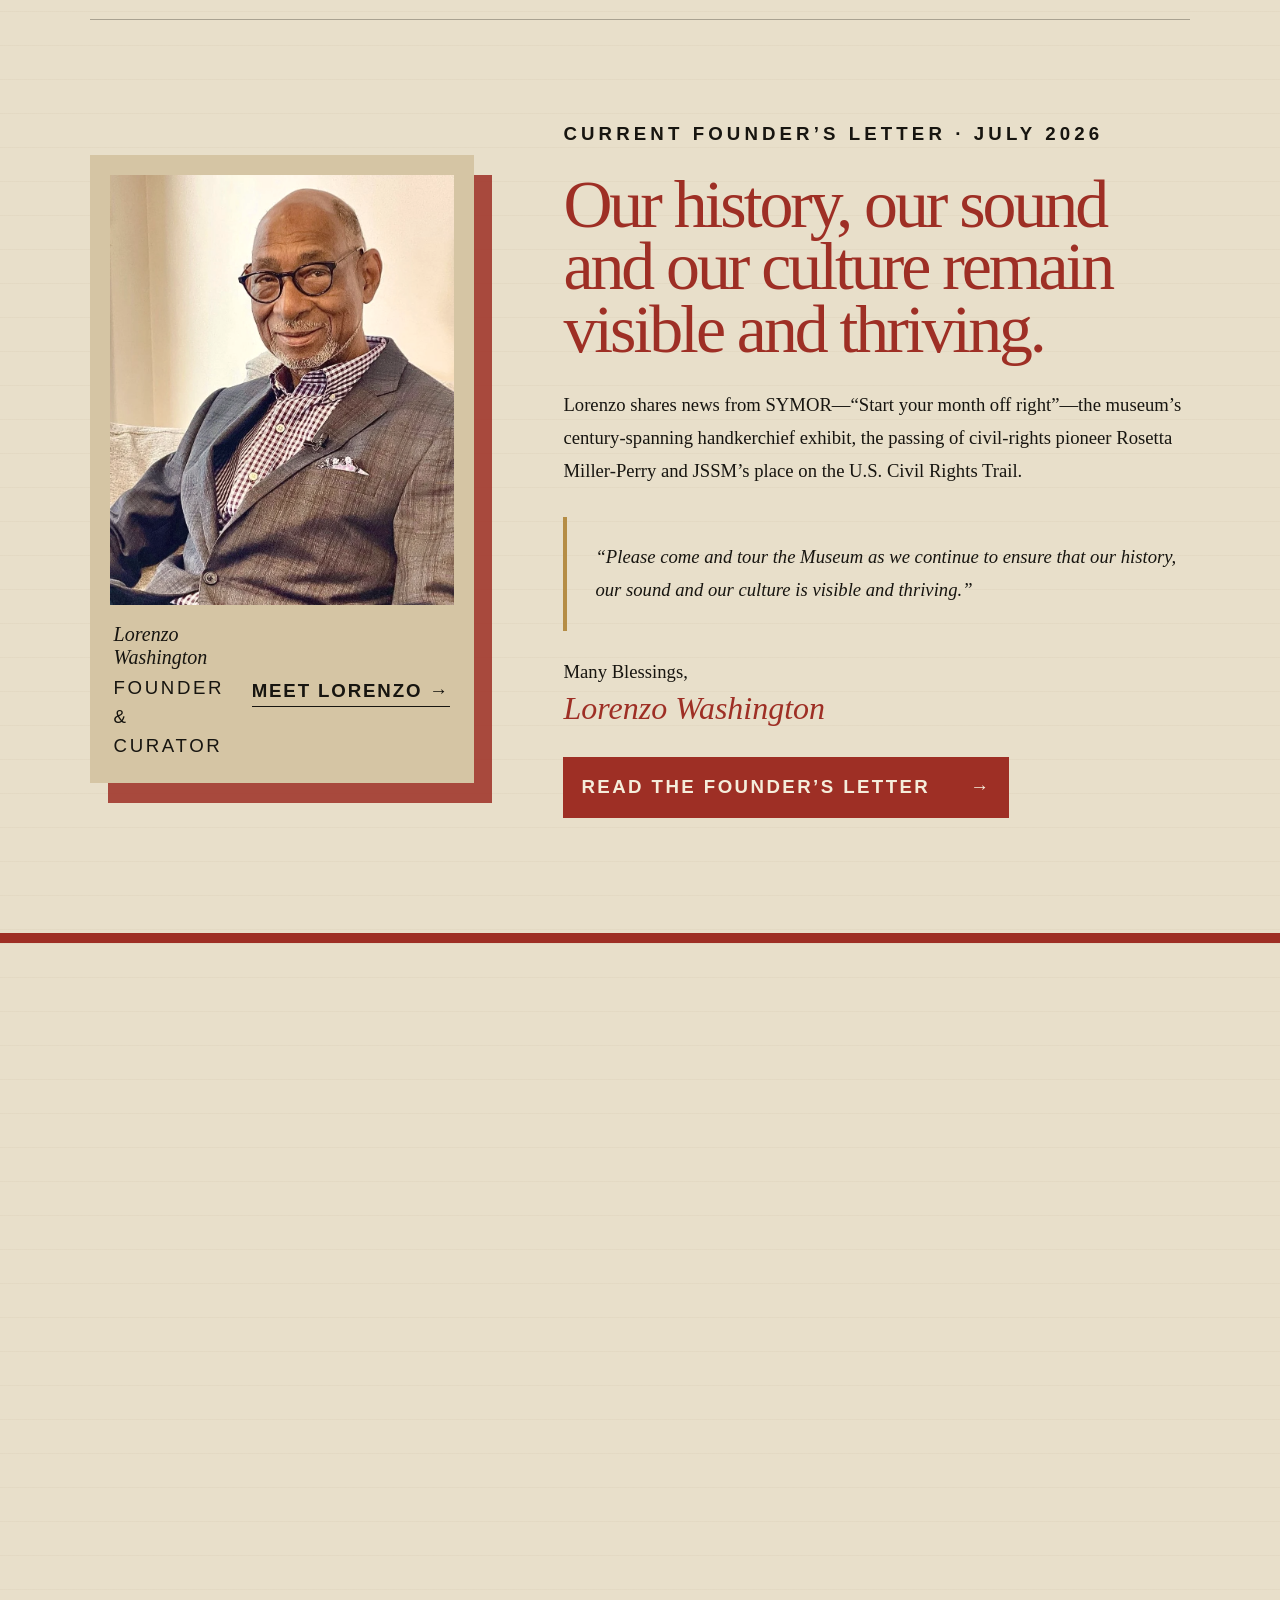
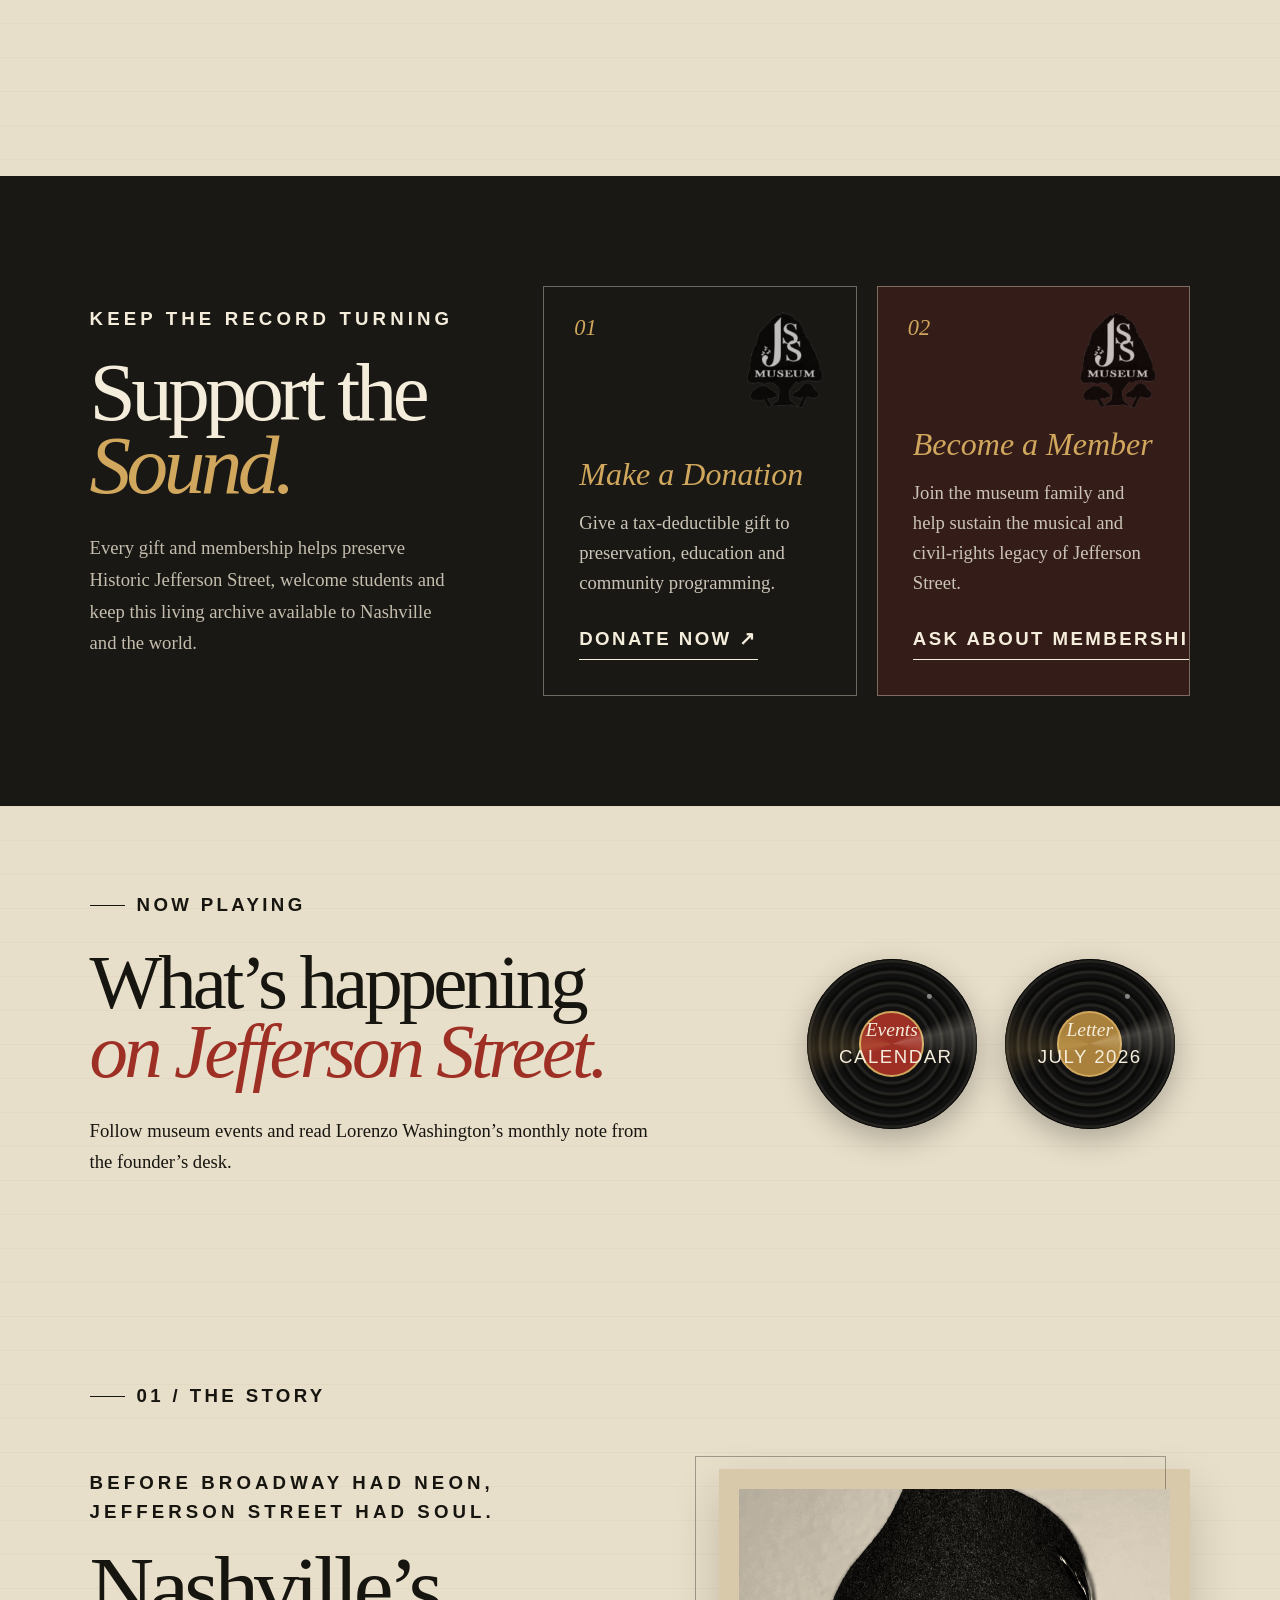
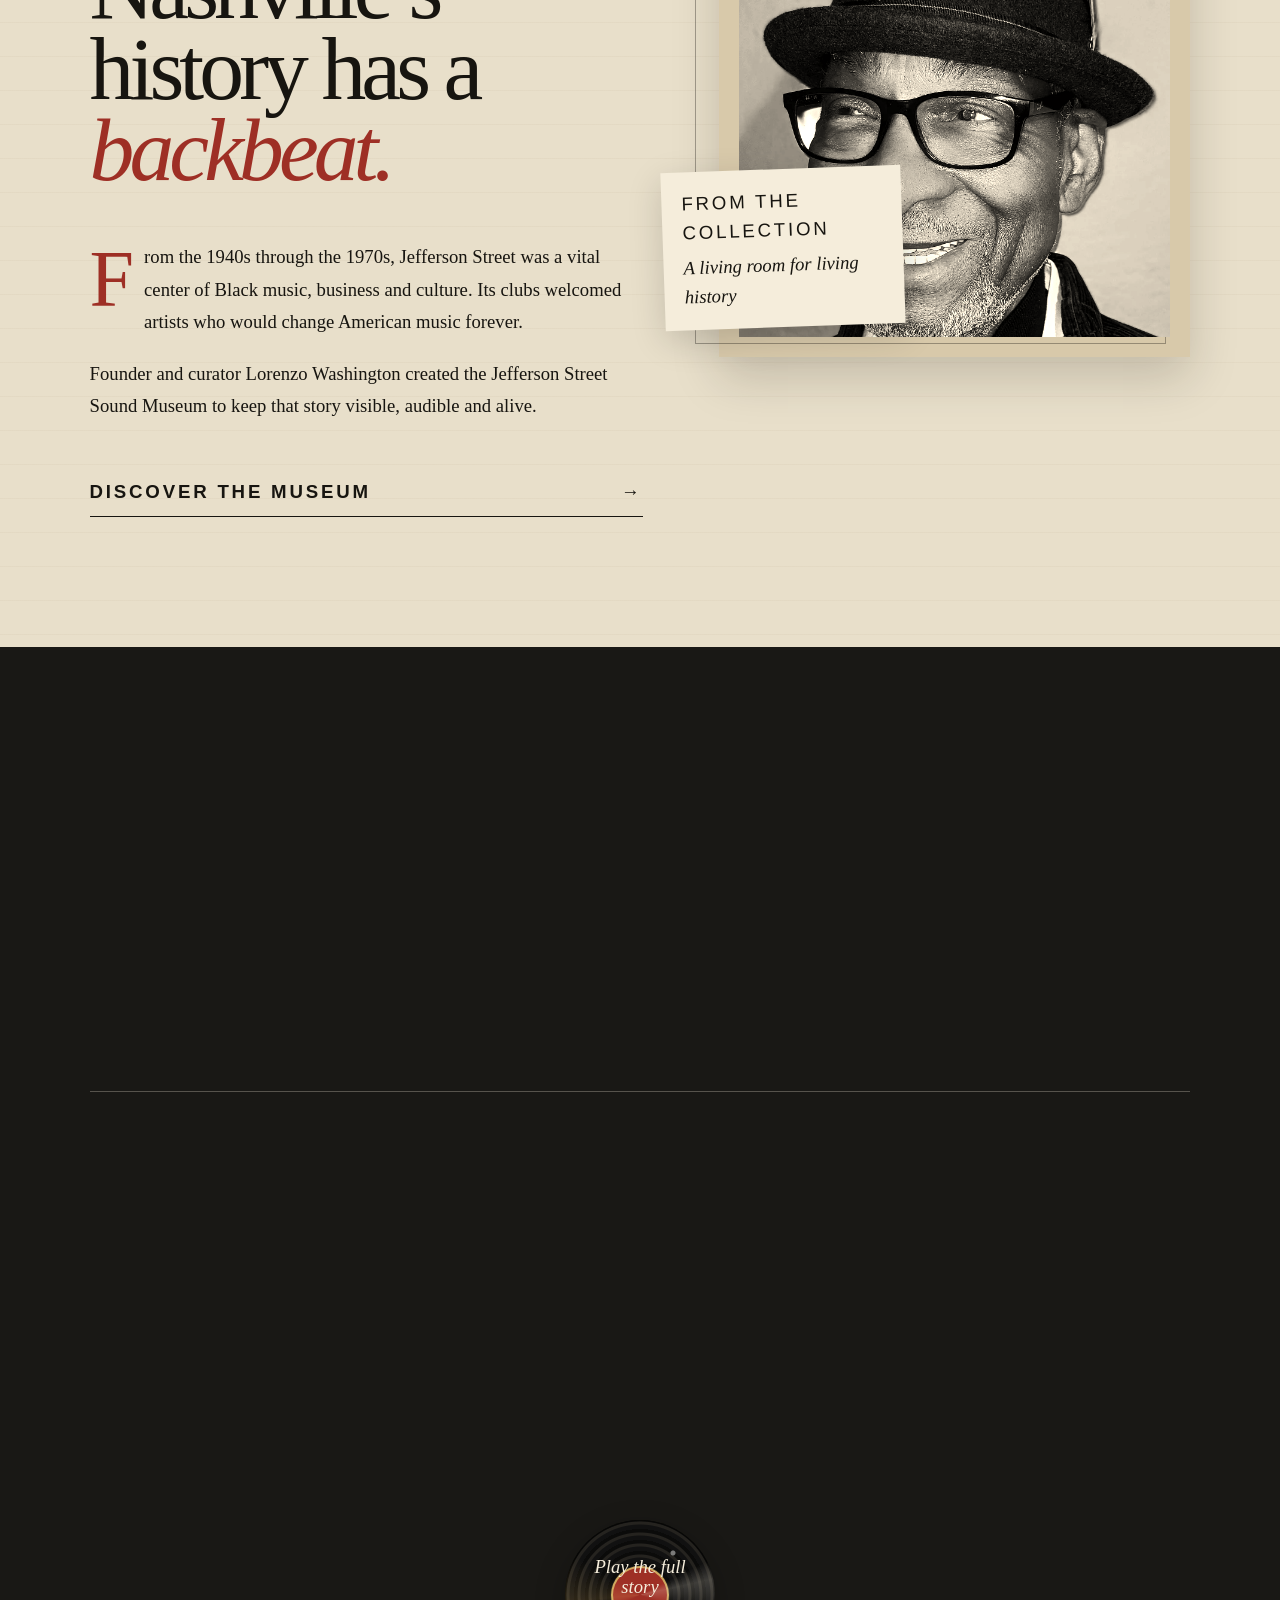
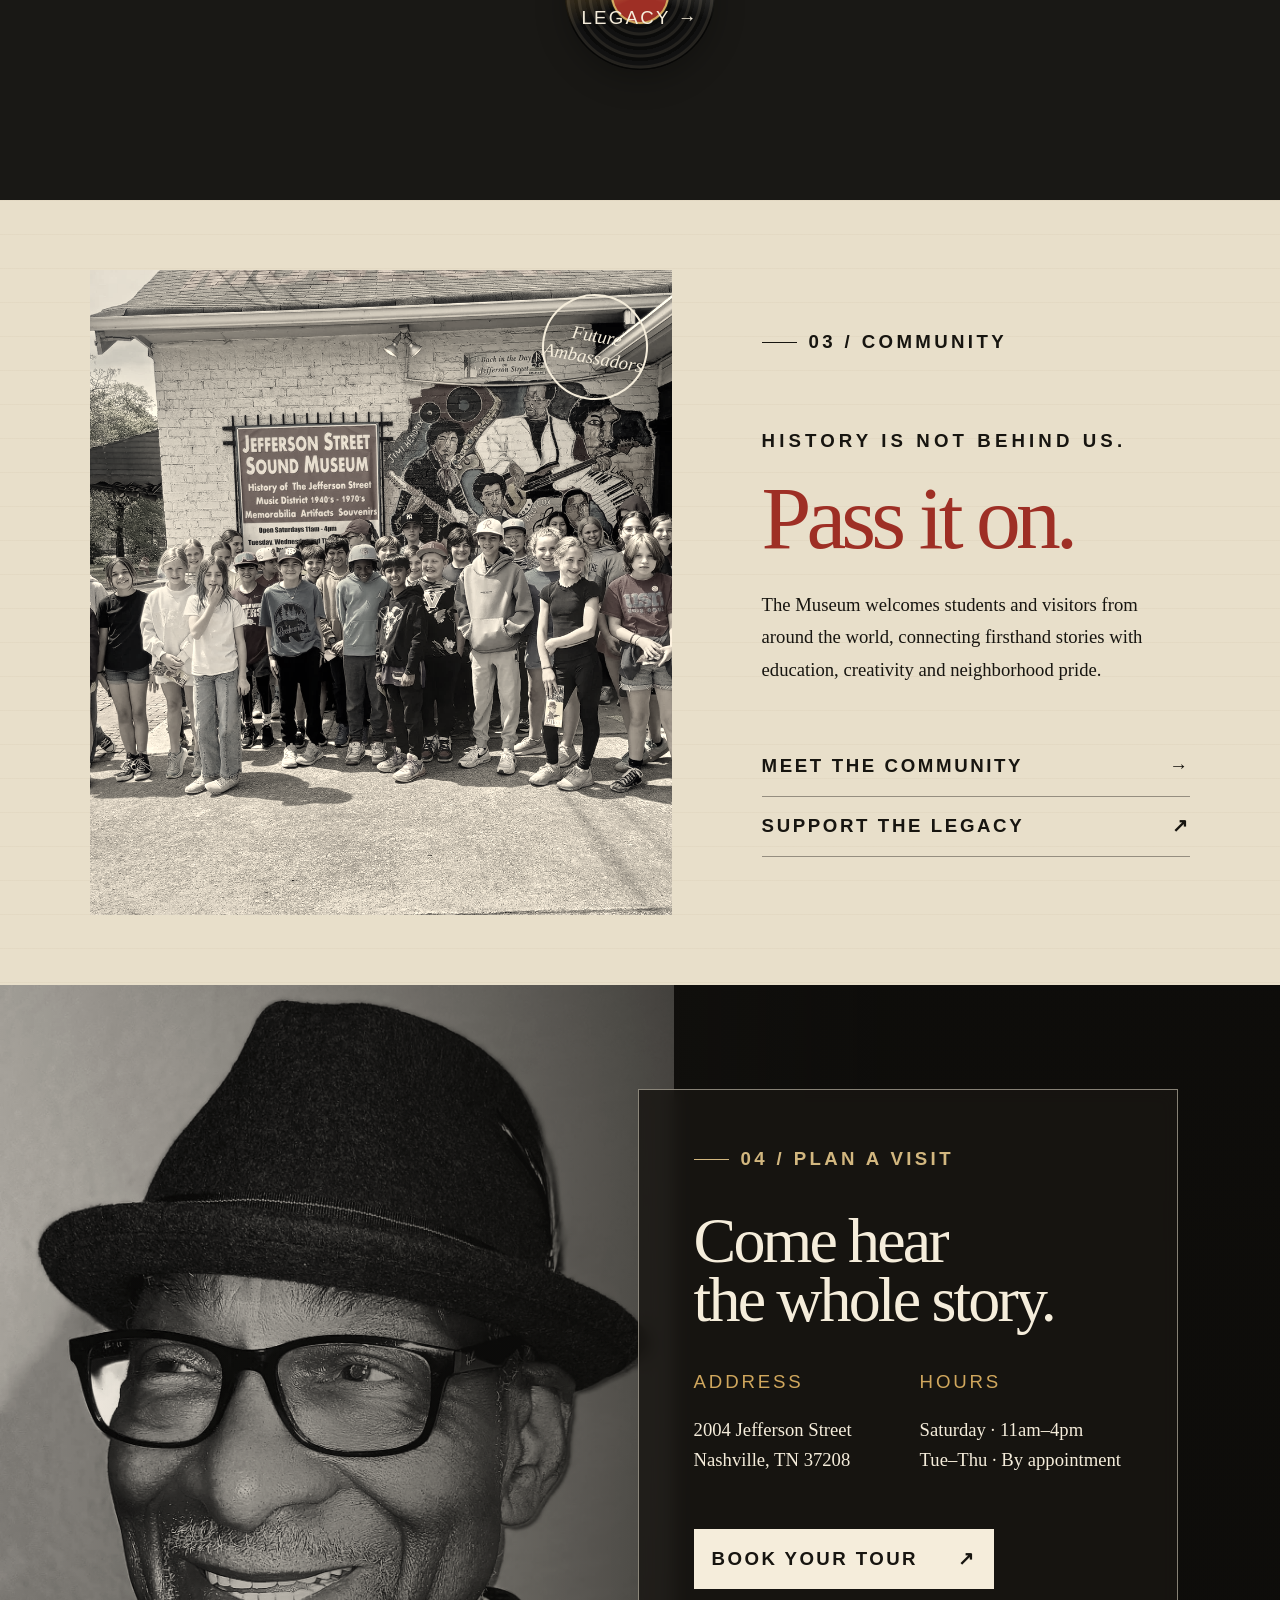
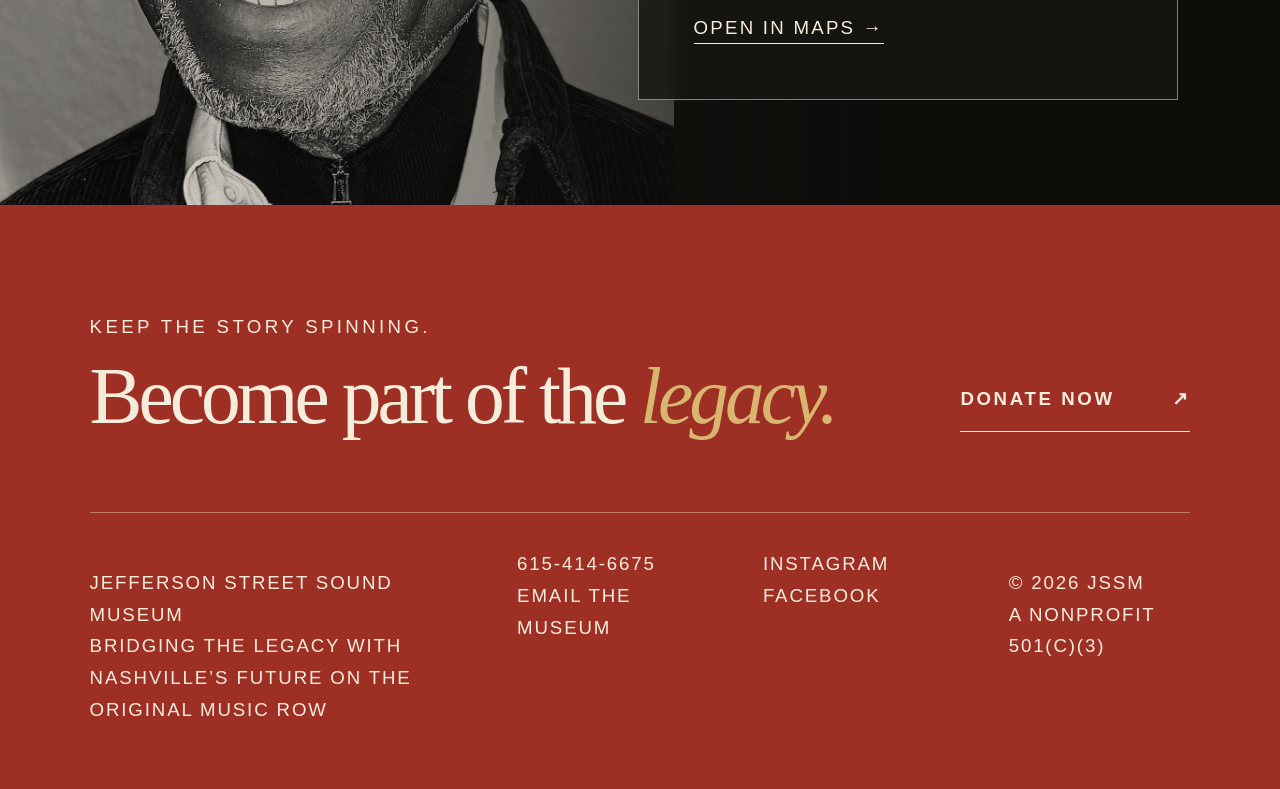
==== commit 769c18d2: "Improve readability and align Lorenzo story image" ====
--- a/community.html
+++ b/community.html
@@ -1,4 +1,4 @@
-<!doctype html><html lang="en"><head><meta charset="utf-8"><meta name="viewport" content="width=device-width,initial-scale=1"><meta name="description" content="Education and community at Jefferson Street Sound Museum."><title>Community | Jefferson Street Sound Museum</title><link rel="icon" href="images/jssm-logo.webp"><link rel="stylesheet" href="styles.css?v=6"><script src="script.js?v=6" defer></script></head>
+<!doctype html><html lang="en"><head><meta charset="utf-8"><meta name="viewport" content="width=device-width,initial-scale=1"><meta name="description" content="Education and community at Jefferson Street Sound Museum."><title>Community | Jefferson Street Sound Museum</title><link rel="icon" href="images/jssm-logo.webp"><link rel="stylesheet" href="styles.css?v=7"><script src="script.js?v=7" defer></script></head>
 <body class="inner-page"><a class="skip-link" href="#content">Skip to content</a>
 <header class="site-header"><a class="wordmark" href="index.html" aria-label="Jefferson Street Sound Museum home"><img src="images/jssm-official-long.png" alt="Jefferson Street Sound Museum"></a><div class="header-actions"><a class="visit-link" href="visit.html">Visit</a><button class="menu-button" aria-expanded="false" aria-controls="museum-menu"><i aria-hidden="true"></i> Explore</button></div></header>
 <div id="museum-menu" class="menu-drawer" aria-hidden="true"><div class="menu-top"><img class="menu-brand" src="images/jssm-official-long.png" alt="Jefferson Street Sound Museum"><button class="menu-close" aria-label="Close menu">Close ×</button></div><nav class="record-menu" aria-label="Main navigation"><a class="record-link tree-menu-link" href="index.html"><img src="images/jssm-tree-logo.webp" alt=""><span>Home</span><small>Since 2011</small></a><a class="record-link" href="museum.html"><span>Museum</span><small>01</small></a><a class="record-link" href="legacy.html"><span>Legacy</span><small>02</small></a><a class="record-link" href="community.html" aria-current="page"><span>Community</span><small>03</small></a><a class="record-link" href="visit.html"><span>Visit</span><small>04</small></a><a class="record-link" href="events.html"><span>Events</span><small>Calendar</small></a><a class="record-link" href="founders-letter.html"><span>Letter</span><small>Monthly</small></a></nav><div class="menu-footer">2004 Jefferson Street · Nashville, Tennessee</div></div>
--- a/styles.css
+++ b/styles.css
@@ -1,7 +1,7 @@
 :root { --ink:#171510; --paper:#e8dfca; --red:#9e2f25; --gold:#b58d45; --cream:#f5eddb; --night:#191815; }
 * { box-sizing:border-box; }
 html { scroll-behavior:smooth; }
-body { margin:0; color:var(--ink); background:var(--paper); font-family:Arial, Helvetica, sans-serif; }
+body { margin:0; color:var(--ink); background:var(--paper); font:1.1667rem/1.55 Arial,Helvetica,sans-serif; }
 body::before { content:""; position:fixed; inset:-3%; z-index:20; pointer-events:none; opacity:.2; background-image:radial-gradient(circle at 17% 13%,rgba(45,35,18,.12) 0 1px,transparent 1.5px),radial-gradient(circle at 73% 61%,rgba(255,255,255,.12) 0 1px,transparent 1.5px); background-size:5px 7px,9px 11px; mix-blend-mode:multiply; transform:translate3d(0,var(--page-texture-shift,0),0) scale(1.04); will-change:transform; }
 body::after { content:""; position:fixed; z-index:19; inset:0; pointer-events:none; opacity:var(--ambient-strength,.14); background:radial-gradient(circle 430px at var(--mouse-x,50%) var(--mouse-y,42%),rgba(255,239,198,.82),transparent 72%),radial-gradient(circle 760px at calc(100% - var(--mouse-x,50%)) calc(100% - var(--mouse-y,42%)),rgba(76,22,16,.58),transparent 74%); mix-blend-mode:soft-light; transition:opacity .32s ease; }
 a { color:inherit; text-decoration:none; }
@@ -13,9 +13,9 @@
 .site-header.is-hidden { transform:translateY(-110%); }
 .wordmark { display:flex; align-items:center; }
 .wordmark img { display:block; width:min(330px,34vw); height:auto; }
-.header-actions { display:flex; align-items:center; gap:28px; text-transform:uppercase; letter-spacing:.16em; font-size:.7rem; font-weight:700; }
+.header-actions { display:flex; align-items:center; gap:28px; text-transform:uppercase; letter-spacing:.16em; font-size:1.1667rem; font-weight:700; }
 .visit-link { border-bottom:1px solid currentColor; padding-bottom:3px; }
-.menu-button { cursor:pointer; border:0; background:var(--cream); color:var(--ink); padding:12px 15px; text-transform:uppercase; font-size:.68rem; letter-spacing:.14em; }
+.menu-button { cursor:pointer; border:0; background:var(--cream); color:var(--ink); padding:12px 15px; text-transform:uppercase; font-size:1.1667rem; letter-spacing:.14em; }
 .menu-button i { display:inline-block; width:14px; height:8px; margin-right:8px; border-top:1px solid; border-bottom:1px solid; }
 
 /* Version 4: a record that keeps navigation within reach */
@@ -24,69 +24,69 @@
 .floating-record-button { position:relative; isolation:isolate; width:108px; aspect-ratio:1; padding:0; overflow:hidden; border:1px solid rgba(245,237,219,.48); border-radius:50%; cursor:pointer; color:var(--cream); background:repeating-radial-gradient(circle,#0a0a09 0 4px,#292722 5px 7px,#0d0d0c 8px 11px); box-shadow:0 16px 34px rgba(0,0,0,.38),inset 0 0 0 1px #050504; transform:rotate(var(--floating-record-spin)); transition:box-shadow .3s ease,filter .3s ease; will-change:transform; }
 .floating-record-button::before { content:""; position:absolute; z-index:-1; inset:23%; border-radius:50%; background:var(--cream); box-shadow:0 0 0 3px var(--gold); }
 .floating-record-button img { position:absolute; left:32%; top:27%; width:36%; height:auto; }
-.floating-record-button span { position:absolute; left:50%; bottom:13px; min-width:58px; padding:5px 9px; color:var(--cream); background:var(--red); border:1px solid #d0a75d; border-radius:20px; transform:translateX(-50%); text-transform:uppercase; letter-spacing:.14em; font-size:.54rem; font-weight:700; }
+.floating-record-button span { position:absolute; left:50%; bottom:13px; min-width:58px; padding:5px 9px; color:var(--cream); background:var(--red); border:1px solid #d0a75d; border-radius:20px; transform:translateX(-50%); text-transform:uppercase; letter-spacing:.14em; font-size:1.1667rem; font-weight:700; }
 .floating-record-button:hover,.floating-record-button:focus-visible { box-shadow:0 21px 42px rgba(0,0,0,.48),0 0 0 4px rgba(181,141,69,.28); filter:brightness(1.1); outline:none; }
-.floating-home-link { padding:7px 11px; border:1px solid rgba(245,237,219,.55); border-radius:20px; color:var(--cream); background:rgba(23,21,16,.9); box-shadow:0 7px 18px rgba(0,0,0,.24); text-transform:uppercase; letter-spacing:.13em; font-size:.52rem; font-weight:700; backdrop-filter:blur(5px); }
-.floating-home-link b { color:#d0a75d; font-size:.72rem; }
+.floating-home-link { padding:7px 11px; border:1px solid rgba(245,237,219,.55); border-radius:20px; color:var(--cream); background:rgba(23,21,16,.9); box-shadow:0 7px 18px rgba(0,0,0,.24); text-transform:uppercase; letter-spacing:.13em; font-size:1.1667rem; font-weight:700; backdrop-filter:blur(5px); }
+.floating-home-link b { color:#d0a75d; font-size:1.1667rem; }
 .floating-home-link:hover,.floating-home-link:focus-visible { color:var(--ink); background:var(--cream); outline:2px solid var(--gold); outline-offset:2px; }
 .menu-open .floating-record-nav { opacity:0; pointer-events:none; }
 
 .menu-drawer { position:fixed; z-index:30; inset:0; display:flex; flex-direction:column; padding:30px 5vw; color:var(--cream); background:var(--red); transform:translateY(-105%); opacity:0; transition:transform .7s cubic-bezier(.77,0,.18,1), opacity .5s; visibility:hidden; }
 .menu-drawer.is-open { transform:translateY(0); opacity:1; visibility:visible; }
-.menu-top { display:flex; justify-content:space-between; align-items:center; min-height:72px; padding-bottom:18px; border-bottom:1px solid rgba(245,237,219,.45); text-transform:uppercase; letter-spacing:.18em; font-size:.64rem; }
+.menu-top { display:flex; justify-content:space-between; align-items:center; min-height:72px; padding-bottom:18px; border-bottom:1px solid rgba(245,237,219,.45); text-transform:uppercase; letter-spacing:.18em; font-size:1.1667rem; }
 .menu-brand { width:min(360px,55vw); height:auto; }
 .menu-top button { border:0; background:none; cursor:pointer; text-transform:uppercase; letter-spacing:.15em; }
 .menu-drawer nav { display:grid; margin:auto 0; }
 .menu-drawer nav a { display:flex; align-items:baseline; gap:24px; width:max-content; font:italic 5.5vw/1.1 Georgia,serif; transition:transform .3s, color .3s; }
 .menu-drawer nav a:hover { color:#fff; transform:translateX(18px); }
-.menu-drawer nav span { width:28px; font:600 .65rem Arial,sans-serif; letter-spacing:.16em; }
-.menu-footer { font:.65rem/1 Arial,sans-serif; letter-spacing:.16em; text-transform:uppercase; }
+.menu-drawer nav span { width:28px; font:600 1.1667rem Arial,sans-serif; letter-spacing:.16em; }
+.menu-footer { font:1.1667rem/1 Arial,sans-serif; letter-spacing:.16em; text-transform:uppercase; }
 
 .hero { position:relative; min-height:100svh; overflow:hidden; display:flex; align-items:flex-end; color:var(--cream); background:#111; }
 .hero-photo,.hero-wash { position:absolute; inset:0; }
 .hero-photo { background:url('/images/museum-gathering.webp') center 42%/cover no-repeat; filter:grayscale(1) sepia(.25) contrast(1.15); transform:scale(1.02); }
 .hero-wash { background:linear-gradient(90deg,rgba(12,11,8,.92) 0%,rgba(12,11,8,.6) 44%,rgba(12,11,8,.12) 75%),linear-gradient(0deg,rgba(12,11,8,.7),transparent 48%); }
 .hero-copy { position:relative; z-index:2; width:min(840px,90vw); margin:0 0 9vh 7vw; }
-.eyebrow,.kicker { margin:0 0 22px; text-transform:uppercase; letter-spacing:.22em; font-size:.67rem; font-weight:700; }
+.eyebrow,.kicker { margin:0 0 22px; text-transform:uppercase; letter-spacing:.22em; font-size:1.1667rem; font-weight:700; }
 .hero h1 { margin:0; max-width:820px; font:400 clamp(4.2rem,9.2vw,9.5rem)/.78 Georgia,serif; letter-spacing:-.07em; }
 .hero h1 span,.hero h1 em { display:block; }
 .hero h1 em { color:#d0a75d; font-weight:400; }
-.intro { max-width:590px; margin:34px 0; font:1.08rem/1.65 Georgia,serif; }
-.ticket-button { display:inline-flex; align-items:center; justify-content:space-between; gap:40px; padding:16px 18px; min-width:270px; background:var(--red); color:var(--cream); text-transform:uppercase; letter-spacing:.13em; font-size:.67rem; font-weight:700; transition:background .3s, transform .3s; }
+.intro { max-width:590px; margin:34px 0; font:1.1667rem/1.65 Georgia,serif; }
+.ticket-button { display:inline-flex; align-items:center; justify-content:space-between; gap:40px; padding:16px 18px; min-width:270px; background:var(--red); color:var(--cream); text-transform:uppercase; letter-spacing:.13em; font-size:1.1667rem; font-weight:700; transition:background .3s, transform .3s; }
 .ticket-button:hover { background:#bd3d30; transform:translateY(-3px); }
 .hero-seal { position:absolute; z-index:3; right:6vw; bottom:9vh; width:132px; aspect-ratio:1; display:flex; flex-direction:column; justify-content:center; text-align:center; border:1px solid rgba(245,237,219,.7); border-radius:50%; transform:rotate(7deg); }
-.hero-seal b { font-size:.55rem; letter-spacing:.18em; }
-.hero-seal strong { font:italic 1.15rem Georgia,serif; margin:5px 0; }
-.scroll-cue { position:absolute; z-index:2; right:1.8vw; top:46%; display:flex; gap:12px; align-items:center; writing-mode:vertical-rl; text-transform:uppercase; letter-spacing:.2em; font-size:.55rem; }
+.hero-seal b { font-size:1.1667rem; letter-spacing:.18em; }
+.hero-seal strong { font:italic 1.1667rem Georgia,serif; margin:5px 0; }
+.scroll-cue { position:absolute; z-index:2; right:1.8vw; top:46%; display:flex; gap:12px; align-items:center; writing-mode:vertical-rl; text-transform:uppercase; letter-spacing:.2em; font-size:1.1667rem; }
 .scroll-cue span { display:block; width:1px; height:54px; background:rgba(245,237,219,.6); }
 
 .marquee { overflow:hidden; background:var(--red); color:var(--cream); padding:17px 0; white-space:nowrap; }
 .marquee div { width:max-content; animation:marquee 30s linear infinite; }
-.marquee span { text-transform:uppercase; letter-spacing:.16em; font-size:.68rem; font-weight:700; }
+.marquee span { text-transform:uppercase; letter-spacing:.16em; font-size:1.1667rem; font-weight:700; }
 .marquee i { color:#d0a75d; font-style:normal; margin:0 24px; }
 @keyframes marquee { to { transform:translateX(-50%); } }
 
 .paper { background-color:var(--paper); background-image:linear-gradient(rgba(107,82,45,.04) 1px,transparent 1px); background-size:100% 34px; }
 .story { padding:100px 7vw 130px; }
-.section-tag { display:flex; align-items:center; gap:12px; text-transform:uppercase; letter-spacing:.18em; font-size:.62rem; font-weight:700; }
+.section-tag { display:flex; align-items:center; gap:12px; text-transform:uppercase; letter-spacing:.18em; font-size:1.1667rem; font-weight:700; }
 .section-tag::before { content:""; width:35px; height:1px; background:currentColor; }
 .section-tag.light { color:#d2b77f; }
-.story-grid { display:grid; grid-template-columns:1.45fr .7fr; gap:10vw; margin:74px 0 90px; }
+.story-grid { display:grid; grid-template-columns:minmax(0,1.08fr) minmax(390px,.92fr); grid-template-rows:auto 1fr; gap:32px 6vw; align-items:start; margin:58px 0 0; }
 .story h2,.community h2 { margin:0; max-width:760px; font:400 clamp(3.5rem,7vw,7rem)/.9 Georgia,serif; letter-spacing:-.055em; }
 .story h2 em,.community h2 { color:var(--red); font-weight:400; }
-.story-copy { padding-top:34px; font:1rem/1.75 Georgia,serif; }
+.story-copy { grid-column:1; grid-row:2; max-width:700px; padding-top:0; font:1.1667rem/1.75 Georgia,serif; }
 .story-copy p:first-child::first-letter { float:left; color:var(--red); font-size:5rem; line-height:.7; padding:10px 10px 0 0; }
-.story-copy a { display:inline-flex; justify-content:space-between; width:100%; margin-top:26px; padding:13px 0; border-bottom:1px solid; text-transform:uppercase; letter-spacing:.15em; font:700 .64rem Arial,sans-serif; }
-.archival-photo { position:relative; width:76%; margin:0 0 0 auto; }
+.story-copy a { display:inline-flex; justify-content:space-between; width:100%; margin-top:26px; padding:13px 0; border-bottom:1px solid; text-transform:uppercase; letter-spacing:.15em; font:700 1.1667rem Arial,sans-serif; }
+.archival-photo { position:relative; grid-column:2; grid-row:1 / span 2; width:100%; margin:0; }
 .archival-photo::before { content:""; position:absolute; inset:-13px 24px 13px -24px; border:1px solid rgba(23,21,16,.35); }
-.archival-photo img { position:relative; display:block; width:100%; height:560px; object-fit:cover; filter:grayscale(.92) sepia(.35) contrast(1.08); }
+.archival-photo img { position:relative; display:block; width:100%; height:clamp(430px,47vw,590px); object-fit:cover; object-position:center 28%; filter:grayscale(.92) sepia(.35) contrast(1.08); }
 .archival-photo figcaption { position:absolute; left:-120px; bottom:30px; width:240px; padding:18px 20px; background:var(--cream); box-shadow:0 10px 35px rgba(0,0,0,.16); transform:rotate(-2deg); }
-.archival-photo figcaption span { display:block; margin-bottom:6px; text-transform:uppercase; letter-spacing:.15em; font-size:.55rem; }
-.archival-photo figcaption b { font:italic 1.15rem Georgia,serif; }
+.archival-photo figcaption span { display:block; margin-bottom:6px; text-transform:uppercase; letter-spacing:.15em; font-size:1.1667rem; }
+.archival-photo figcaption b { font:italic 1.1667rem Georgia,serif; }
 
 .legacy { padding:110px 7vw 130px; color:var(--cream); background:var(--night); }
 .legacy-heading { display:flex; justify-content:space-between; align-items:flex-end; margin:56px 0 90px; }
-.legacy-heading>p { text-transform:uppercase; letter-spacing:.2em; font-size:.62rem; }
+.legacy-heading>p { text-transform:uppercase; letter-spacing:.2em; font-size:1.1667rem; }
 .legacy h2 { margin:0; text-align:right; font:400 clamp(3rem,6.5vw,6.6rem)/.9 Georgia,serif; letter-spacing:-.05em; }
 .legacy h2 em { color:#d0a75d; font-weight:400; }
 .timeline { position:relative; display:grid; grid-template-columns:repeat(4,1fr); }
@@ -95,35 +95,35 @@
 .record-dot { position:absolute; top:0; left:0; width:21px; height:21px; border:5px solid var(--night); border-radius:50%; background:var(--gold); box-shadow:0 0 0 1px var(--gold); }
 .timeline article>span { color:#d0a75d; font:italic 2rem Georgia,serif; }
 .timeline h3 { min-height:58px; margin:17px 0 13px; font:1.45rem/1.05 Georgia,serif; }
-.timeline p { max-width:230px; color:#bdb6a7; font-size:.82rem; line-height:1.7; }
+.timeline p { max-width:230px; color:#bdb6a7; font-size:1.1667rem; line-height:1.7; }
 
 .community { display:grid; grid-template-columns:1.05fr .95fr; min-height:760px; }
 .community-photo { position:relative; margin:70px 0 70px 7vw; overflow:hidden; }
 .community-photo img { width:100%; height:100%; object-fit:cover; filter:grayscale(.9) sepia(.3); }
-.photo-stamp { position:absolute; right:24px; top:24px; width:106px; aspect-ratio:1; display:grid; place-content:center; text-align:center; border-radius:50%; border:2px solid var(--cream); color:var(--cream); font:italic 1rem/1.2 Georgia,serif; transform:rotate(10deg); }
+.photo-stamp { position:absolute; right:24px; top:24px; width:106px; aspect-ratio:1; display:grid; place-content:center; text-align:center; border-radius:50%; border:2px solid var(--cream); color:var(--cream); font:italic 1.1667rem/1.2 Georgia,serif; transform:rotate(10deg); }
 .community-copy { display:flex; flex-direction:column; justify-content:center; padding:10vw 7vw; }
 .community-copy .section-tag { margin-bottom:70px; }
-.community-copy>p:not(.kicker) { max-width:520px; margin:30px 0; font:1rem/1.75 Georgia,serif; }
+.community-copy>p:not(.kicker) { max-width:520px; margin:30px 0; font:1.1667rem/1.75 Georgia,serif; }
 .community-actions { display:grid; gap:0; margin-top:20px; }
-.community-actions a { display:flex; justify-content:space-between; padding:15px 0; border-bottom:1px solid rgba(23,21,16,.4); text-transform:uppercase; letter-spacing:.14em; font-size:.66rem; font-weight:700; }
+.community-actions a { display:flex; justify-content:space-between; padding:15px 0; border-bottom:1px solid rgba(23,21,16,.4); text-transform:uppercase; letter-spacing:.14em; font-size:1.1667rem; font-weight:700; }
 
 .visit { position:relative; min-height:820px; display:flex; align-items:center; justify-content:flex-end; overflow:hidden; padding:8vw; background:#181612; color:var(--cream); }
 .visit-image { position:absolute; inset:0; background:linear-gradient(90deg,rgba(12,11,8,.2),rgba(12,11,8,.84) 70%),url('/images/museum-founder.webp') 15% center/cover no-repeat; filter:sepia(.25) saturate(.7); }
 .visit-card { position:relative; z-index:2; width:min(540px,100%); padding:55px; border:1px solid rgba(245,237,219,.5); background:rgba(24,22,18,.84); backdrop-filter:blur(8px); }
 .visit-card h2 { margin:38px 0; font:400 clamp(3rem,5vw,5rem)/.92 Georgia,serif; letter-spacing:-.045em; }
 .visit-details { display:grid; grid-template-columns:1fr 1fr; gap:24px; margin-bottom:35px; }
-.visit-details span { color:#d0a75d; text-transform:uppercase; letter-spacing:.15em; font-size:.58rem; }
-.visit-details p { font:1rem/1.6 Georgia,serif; }
+.visit-details span { color:#d0a75d; text-transform:uppercase; letter-spacing:.15em; font-size:1.1667rem; }
+.visit-details p { font:1.1667rem/1.6 Georgia,serif; }
 .ticket-button.inverse { background:var(--cream); color:var(--ink); }
-.map-link { display:block; width:max-content; margin-top:25px; text-transform:uppercase; letter-spacing:.12em; border-bottom:1px solid; font-size:.6rem; }
+.map-link { display:block; width:max-content; margin-top:25px; text-transform:uppercase; letter-spacing:.12em; border-bottom:1px solid; font-size:1.1667rem; }
 
 footer { padding:90px 7vw 45px; color:var(--cream); background:var(--red); }
 .footer-top { display:flex; align-items:flex-end; justify-content:space-between; gap:50px; padding-bottom:80px; }
-.footer-top p { text-transform:uppercase; letter-spacing:.18em; font-size:.62rem; }
+.footer-top p { text-transform:uppercase; letter-spacing:.18em; font-size:1.1667rem; }
 .footer-top h2 { margin:14px 0 0; font:400 clamp(3.2rem,6.2vw,6rem)/.9 Georgia,serif; letter-spacing:-.05em; }
 .footer-top h2 em { color:#d9b66f; font-weight:400; }
-.footer-top>a { display:flex; justify-content:space-between; min-width:230px; padding:17px 0; border-bottom:1px solid; text-transform:uppercase; letter-spacing:.14em; font-size:.66rem; font-weight:700; }
-.footer-bottom { display:grid; grid-template-columns:2fr 1fr 1fr 1fr; gap:5vw; padding-top:35px; border-top:1px solid rgba(245,237,219,.4); text-transform:uppercase; letter-spacing:.1em; font-size:.58rem; line-height:1.7; }
+.footer-top>a { display:flex; justify-content:space-between; min-width:230px; padding:17px 0; border-bottom:1px solid; text-transform:uppercase; letter-spacing:.14em; font-size:1.1667rem; font-weight:700; }
+.footer-bottom { display:grid; grid-template-columns:2fr 1fr 1fr 1fr; gap:5vw; padding-top:35px; border-top:1px solid rgba(245,237,219,.4); text-transform:uppercase; letter-spacing:.1em; font-size:1.1667rem; line-height:1.7; }
 .footer-bottom div { display:flex; flex-direction:column; }
 
 /* Version 2: poster-first entrance and record navigation */
@@ -141,7 +141,7 @@
 .hero-scroll-record { --hero-record-spin:0deg; --hero-record-shift:0px; --hero-record-scale:1; --hero-record-opacity:1; opacity:var(--hero-record-opacity); transform:translate3d(0,var(--hero-record-shift),0) rotate(var(--hero-record-spin)) scale(var(--hero-record-scale)); will-change:transform,opacity; }
 .hero-scroll-record:hover,.hero-scroll-record:focus-visible { transform:translate3d(0,calc(var(--hero-record-shift) - 8px),0) rotate(calc(var(--hero-record-spin) + 6deg)) scale(var(--hero-record-scale)); }
 .mini-record span { font:italic 1.22rem/1 Georgia,serif; }
-.mini-record small { width:62%; margin-top:6px; font-size:.52rem; line-height:1.2; letter-spacing:.08em; text-transform:uppercase; }
+.mini-record small { width:62%; margin-top:6px; font-size:1.1667rem; line-height:1.2; letter-spacing:.08em; text-transform:uppercase; }
 .mini-record.brass::before { background:#aa813c; }
 .mini-record.red::before { background:#8f291f; }
 .mini-record.letter-record::before { background:#efe3c9; box-shadow:0 0 0 2px #d0a75d; }
@@ -153,7 +153,7 @@
 .menu-drawer nav.record-menu a.record-link { width:100%; max-width:210px; aspect-ratio:1; display:flex; flex-direction:column; align-items:center; justify-content:center; gap:9px; justify-self:center; font:inherit; text-align:center; color:var(--cream); transition:transform .4s ease; }
 .menu-drawer nav.record-menu a.record-link:hover,.menu-drawer nav.record-menu a.record-link:focus-visible { color:var(--cream); transform:rotate(7deg) scale(1.05); }
 .menu-drawer nav.record-menu a.record-link span { width:auto; font:italic clamp(1.3rem,2.2vw,2rem)/1 Georgia,serif; letter-spacing:0; }
-.menu-drawer nav.record-menu a.record-link small { width:auto; font-size:.62rem; line-height:1.2; letter-spacing:.12em; text-transform:uppercase; }
+.menu-drawer nav.record-menu a.record-link small { width:auto; font-size:1.1667rem; line-height:1.2; letter-spacing:.12em; text-transform:uppercase; }
 .menu-drawer nav.record-menu a.tree-menu-link { background:#13120f; }
 .menu-drawer nav.record-menu a.tree-menu-link::before { inset:6%; background:rgba(245,237,219,.08); box-shadow:0 0 0 2px #d0a75d; }
 .tree-menu-link img { width:43%; height:auto; margin-bottom:0; }
@@ -163,8 +163,8 @@
 .visit-image { background:linear-gradient(90deg,rgba(12,11,8,.05),rgba(12,11,8,.9) 70%),url('images/museum-founder.webp') left center/contain no-repeat; }
 .section-record-link { width:150px; aspect-ratio:1; display:flex; flex-direction:column; align-items:center; justify-content:center; margin:80px auto 0; text-align:center; transition:transform .35s; }
 .section-record-link:hover { transform:rotate(7deg) scale(1.05); }
-.section-record-link span { width:62%; font:italic 1rem/1.05 Georgia,serif; }
-.section-record-link small { margin-top:8px; font-size:.48rem; letter-spacing:.12em; text-transform:uppercase; }
+.section-record-link span { width:62%; font:italic 1.1667rem/1.05 Georgia,serif; }
+.section-record-link small { margin-top:8px; font-size:1.1667rem; letter-spacing:.12em; text-transform:uppercase; }
 
 /* Inner pages */
 .inner-page { min-height:100vh; background:var(--paper); }
@@ -176,21 +176,21 @@
 .page-hero .eyebrow { color:#d0a75d; }
 .page-hero h1 { max-width:1000px; margin:0; font:400 clamp(4rem,10vw,9rem)/.8 Georgia,serif; letter-spacing:-.065em; }
 .page-hero h1 em { color:#d0a75d; font-weight:400; }
-.page-hero p:last-child { max-width:620px; margin:32px 0 0; font:1.08rem/1.65 Georgia,serif; }
+.page-hero p:last-child { max-width:620px; margin:32px 0 0; font:1.1667rem/1.65 Georgia,serif; }
 .page-content { padding:100px 7vw 120px; }
 .page-grid { display:grid; grid-template-columns:minmax(320px,.8fr) 1.2fr; gap:8vw; align-items:start; }
 .page-portrait { position:sticky; top:115px; margin:0; padding:22px; background:#d6c6a4; transform:rotate(-1deg); box-shadow:0 20px 45px rgba(0,0,0,.18); }
 .page-portrait img { display:block; width:100%; height:auto; object-fit:contain; }
-.page-portrait figcaption { padding:16px 6px 4px; font:italic 1rem Georgia,serif; }
+.page-portrait figcaption { padding:16px 6px 4px; font:italic 1.1667rem Georgia,serif; }
 .page-copy .section-tag { margin-bottom:45px; }
 .page-copy h2 { margin:0 0 34px; font:400 clamp(3rem,6vw,6rem)/.9 Georgia,serif; letter-spacing:-.05em; color:var(--red); }
 .page-copy h3 { margin:55px 0 14px; font:italic 2rem Georgia,serif; }
-.page-copy p { max-width:680px; font:1.02rem/1.8 Georgia,serif; }
+.page-copy p { max-width:680px; font:1.1667rem/1.8 Georgia,serif; }
 .fact-strips { display:grid; gap:12px; margin:55px 0; }
 .fact-strips article { display:grid; grid-template-columns:110px 1fr; gap:24px; padding:22px 0; border-top:1px solid rgba(23,21,16,.35); }
 .fact-strips span { color:var(--red); font:italic 1.5rem Georgia,serif; }
 .fact-strips h3 { margin:0 0 8px; font:1.2rem Georgia,serif; }
-.fact-strips p { margin:0; font-size:.87rem; }
+.fact-strips p { margin:0; font-size:1.1667rem; }
 .page-record-nav { display:grid; grid-template-columns:repeat(3,150px); gap:22px; justify-content:center; padding:80px 7vw; color:var(--cream); background:var(--red); }
 .page-record-nav .mini-record { width:150px; }
 .page-record-nav .mini-record span { font-size:1.35rem; }
@@ -198,41 +198,41 @@
 .hours-panel { padding:44px; color:var(--cream); background:var(--night); box-shadow:18px 18px 0 var(--gold); }
 .hours-panel h2 { margin:0 0 35px; font:italic clamp(2.5rem,5vw,4.5rem)/.9 Georgia,serif; color:var(--cream); }
 .hours-panel dl { margin:0; }
-.hours-panel dt { margin-top:24px; color:#d0a75d; text-transform:uppercase; letter-spacing:.16em; font-size:.58rem; }
-.hours-panel dd { margin:8px 0 0; font:1rem/1.6 Georgia,serif; }
+.hours-panel dt { margin-top:24px; color:#d0a75d; text-transform:uppercase; letter-spacing:.16em; font-size:1.1667rem; }
+.hours-panel dd { margin:8px 0 0; font:1.1667rem/1.6 Georgia,serif; }
 .record-cta { position:relative; isolation:isolate; display:inline-flex; align-items:center; justify-content:center; width:170px; aspect-ratio:1; margin-top:35px; border-radius:50%; color:var(--cream); background:repeating-radial-gradient(circle,#111 0 4px,#24221f 5px 7px,#0b0b0a 8px 11px); text-align:center; font:italic 1.25rem Georgia,serif; }
 
 .news-grooves { display:grid; grid-template-columns:1.2fr .8fr; gap:8vw; align-items:center; padding:85px 7vw; }
 .news-grooves h2 { margin:28px 0; font:400 clamp(3rem,6vw,6rem)/.9 Georgia,serif; letter-spacing:-.05em; }
 .news-grooves h2 em { color:var(--red); font-weight:400; }
-.news-grooves p { max-width:560px; font:1rem/1.7 Georgia,serif; }
+.news-grooves p { max-width:560px; font:1.1667rem/1.7 Georgia,serif; }
 .news-records { display:flex; gap:28px; justify-content:center; }
 .news-records .mini-record { width:170px; }
 
 /* Version 5: homepage-backed page panels and prominent event calendar */
 .next-event-spotlight { display:grid; grid-template-columns:.82fr 1.18fr; gap:7vw; align-items:center; padding:100px 7vw; border-top:10px solid var(--red); }
 .next-event-copy h2 { max-width:650px; margin:22px 0 24px; color:var(--red); font:400 clamp(3.3rem,6vw,6.3rem)/.88 Georgia,serif; letter-spacing:-.055em; }
-.next-event-copy>p:not(.eyebrow) { max-width:590px; font:1rem/1.75 Georgia,serif; }
+.next-event-copy>p:not(.eyebrow) { max-width:590px; font:1.1667rem/1.75 Georgia,serif; }
 .next-event-meta { display:flex; flex-wrap:wrap; gap:10px 20px; margin:30px 0; padding:20px 0; border-block:1px solid rgba(23,21,16,.3); }
 .next-event-meta strong { flex-basis:100%; color:var(--red); font:italic 1.45rem Georgia,serif; }
-.next-event-meta span { font-size:.65rem; font-weight:700; letter-spacing:.1em; text-transform:uppercase; }
+.next-event-meta span { font-size:1.1667rem; font-weight:700; letter-spacing:.1em; text-transform:uppercase; }
 .calendar-stack { display:grid; gap:32px; }
 .calendar-board { padding:28px; color:var(--night); border:1px solid rgba(23,21,16,.3); background:#efe3c9; box-shadow:16px 18px 0 rgba(158,47,37,.84); transform:rotate(.45deg); }
 .calendar-board-featured { max-width:720px; justify-self:end; }
 .calendar-board-head { display:flex; align-items:center; justify-content:space-between; gap:25px; padding-bottom:20px; border-bottom:3px double rgba(23,21,16,.55); }
 .calendar-board-head>span { display:grid; place-items:center; width:76px; aspect-ratio:1; border-radius:50%; color:var(--cream); background:var(--red); font:italic 1.25rem Georgia,serif; box-shadow:5px 5px 0 var(--gold); }
 .calendar-board-head div { display:flex; flex-direction:column; align-items:flex-end; }
-.calendar-board-head small { letter-spacing:.14em; text-transform:uppercase; font-size:.52rem; }
+.calendar-board-head small { letter-spacing:.14em; text-transform:uppercase; font-size:1.1667rem; }
 .calendar-board-head strong { margin-top:4px; color:var(--red); font:italic clamp(1.6rem,3vw,2.5rem) Georgia,serif; }
 .calendar-weekdays,.calendar-days { display:grid; grid-template-columns:repeat(7,1fr); gap:7px; }
 .calendar-weekdays { margin:24px 0 9px; }
-.calendar-weekdays span { text-align:center; font-size:.5rem; font-weight:700; letter-spacing:.08em; text-transform:uppercase; }
-.calendar-days span { min-width:0; aspect-ratio:1; display:grid; place-items:center; border:1px solid rgba(23,21,16,.17); background:rgba(255,255,255,.26); font:.9rem Georgia,serif; }
+.calendar-weekdays span { text-align:center; font-size:1.1667rem; font-weight:700; letter-spacing:.08em; text-transform:uppercase; }
+.calendar-days span { min-width:0; aspect-ratio:1; display:grid; place-items:center; border:1px solid rgba(23,21,16,.17); background:rgba(255,255,255,.26); font:1.1667rem Georgia,serif; }
 .calendar-days .is-empty { border-color:transparent; background:transparent; }
 .calendar-days .is-event-day { border-color:var(--gold); background:rgba(181,141,69,.18); font-weight:700; }
 .calendar-days .is-next-event { position:relative; color:var(--cream); border-color:var(--red); background:var(--red); box-shadow:0 0 0 4px rgba(158,47,37,.18); transform:scale(1.08) rotate(-3deg); }
-.calendar-days .is-next-event::after { content:"NEXT"; position:absolute; bottom:2px; font:700 .32rem Arial,sans-serif; letter-spacing:.08em; }
-.calendar-board>p { display:flex; align-items:center; gap:9px; margin:20px 0 0; font:italic .8rem Georgia,serif; }
+.calendar-days .is-next-event::after { content:"NEXT"; position:absolute; bottom:2px; font:700 1.1667rem Arial,sans-serif; letter-spacing:.08em; }
+.calendar-board>p { display:flex; align-items:center; gap:9px; margin:20px 0 0; font:italic 1.1667rem Georgia,serif; }
 .calendar-board>p i { width:12px; aspect-ratio:1; background:var(--red); }
 .next-event-card { border-width:2px; box-shadow:14px 16px 0 rgba(158,47,37,.8); }
 .next-event-card time { background:var(--red); }
@@ -244,8 +244,8 @@
 .page-panel-window { position:relative; width:min(1280px,96vw); height:min(900px,92vh); overflow:hidden; border:1px solid rgba(245,237,219,.6); border-radius:3px; background:var(--paper); box-shadow:0 34px 90px rgba(0,0,0,.62),14px 14px 0 rgba(181,141,69,.5); transform:translateY(24px) scale(.97); transition:transform .38s cubic-bezier(.2,.8,.2,1); }
 .page-panel.is-open .page-panel-window { transform:none; }
 .page-panel-bar { height:58px; display:flex; align-items:center; justify-content:space-between; padding:0 18px 0 24px; color:var(--cream); background:var(--red); border-bottom:4px double var(--gold); }
-.page-panel-bar span { font:italic 1rem Georgia,serif; letter-spacing:.03em; }
-.page-panel-bar button { padding:9px 12px; border:1px solid rgba(245,237,219,.6); color:var(--cream); background:transparent; cursor:pointer; text-transform:uppercase; letter-spacing:.12em; font-size:.58rem; }
+.page-panel-bar span { font:italic 1.1667rem Georgia,serif; letter-spacing:.03em; }
+.page-panel-bar button { padding:9px 12px; border:1px solid rgba(245,237,219,.6); color:var(--cream); background:transparent; cursor:pointer; text-transform:uppercase; letter-spacing:.12em; font-size:1.1667rem; }
 .page-panel-frame { display:block; width:100%; height:calc(100% - 58px); border:0; background:var(--paper); }
 .panel-open { overflow:hidden; }
 .panel-open>.floating-record-nav { opacity:0; pointer-events:none; }
@@ -259,35 +259,35 @@
 .tree-badge { position:relative; display:grid; place-items:center; width:180px; aspect-ratio:1; border-radius:50%; background:var(--red); box-shadow:12px 14px 0 rgba(181,141,69,.42); transition:transform .3s; }
 .tree-badge:hover { transform:rotate(-3deg) scale(1.03); }
 .tree-badge img { width:76%; height:76%; object-fit:contain; }
-.tree-badge span { position:absolute; right:-14px; bottom:10px; padding:9px 12px; color:var(--cream); background:var(--night); font-size:.61rem; font-weight:700; letter-spacing:.14em; text-transform:uppercase; transform:rotate(-4deg); }
+.tree-badge span { position:absolute; right:-14px; bottom:10px; padding:9px 12px; color:var(--cream); background:var(--night); font-size:1.1667rem; font-weight:700; letter-spacing:.14em; text-transform:uppercase; transform:rotate(-4deg); }
 .welcome-statement h1 { max-width:980px; margin:0; font:400 clamp(3.5rem,7vw,7rem)/.87 Georgia,serif; letter-spacing:-.055em; }
 .welcome-statement h1 em { color:var(--red); font-weight:400; }
-.welcome-statement>div>p:last-child { max-width:790px; margin:32px 0 0; font:1.05rem/1.75 Georgia,serif; }
+.welcome-statement>div>p:last-child { max-width:790px; margin:32px 0 0; font:1.1667rem/1.75 Georgia,serif; }
 .founder-home-grid { display:grid; grid-template-columns:minmax(320px,.76fr) 1.24fr; gap:7vw; align-items:center; padding-top:100px; }
 .founder-home-portrait { margin:0; padding:20px; background:#d5c5a4; box-shadow:18px 20px 0 rgba(158,47,37,.85); transform:rotate(-1deg); }
 .founder-home-portrait img { display:block; width:100%; height:auto; object-fit:contain; filter:grayscale(.2) sepia(.08); }
 .founder-home-portrait figcaption { display:grid; grid-template-columns:1fr auto; gap:5px 18px; align-items:end; padding:18px 4px 2px; }
 .founder-home-portrait figcaption b { font:italic 1.25rem Georgia,serif; }
-.founder-home-portrait figcaption span { grid-column:1; font-size:.58rem; letter-spacing:.14em; text-transform:uppercase; }
-.founder-home-portrait figcaption a { grid-column:2; grid-row:1/3; align-self:center; border-bottom:1px solid; font-size:.58rem; font-weight:700; letter-spacing:.1em; text-transform:uppercase; }
+.founder-home-portrait figcaption span { grid-column:1; font-size:1.1667rem; letter-spacing:.14em; text-transform:uppercase; }
+.founder-home-portrait figcaption a { grid-column:2; grid-row:1/3; align-self:center; border-bottom:1px solid; font-size:1.1667rem; font-weight:700; letter-spacing:.1em; text-transform:uppercase; }
 .founder-letter-preview h2 { max-width:760px; margin:25px 0 28px; color:var(--red); font:400 clamp(2.8rem,5.3vw,5.4rem)/.92 Georgia,serif; letter-spacing:-.045em; }
-.founder-letter-preview>p:not(.eyebrow),.founder-letter-preview blockquote { max-width:720px; font:1rem/1.75 Georgia,serif; }
+.founder-letter-preview>p:not(.eyebrow),.founder-letter-preview blockquote { max-width:720px; font:1.1667rem/1.75 Georgia,serif; }
 .founder-letter-preview blockquote { margin:30px 0; padding:24px 0 24px 28px; border-left:4px solid var(--gold); font-style:italic; }
 .letter-signoff { display:flex; flex-direction:column; margin:30px 0; }
-.letter-signoff span { font:.85rem Georgia,serif; }
+.letter-signoff span { font:1.1667rem Georgia,serif; }
 .letter-signoff strong { margin-top:7px; color:var(--red); font:italic 2rem Georgia,serif; }
 .support-sound { display:grid; grid-template-columns:.72fr 1.28fr; gap:7vw; align-items:center; padding:110px 7vw; color:var(--cream); background:var(--night); }
 .support-sound h2 { margin:20px 0 30px; font:400 clamp(3.4rem,6.5vw,6.5rem)/.88 Georgia,serif; letter-spacing:-.055em; }
 .support-sound h2 em { color:#d0a75d; font-weight:400; }
-.support-sound>div:first-child>p:last-child { max-width:520px; color:#c5bdad; font:1rem/1.7 Georgia,serif; }
+.support-sound>div:first-child>p:last-child { max-width:520px; color:#c5bdad; font:1.1667rem/1.7 Georgia,serif; }
 .support-options { display:grid; grid-template-columns:1fr 1fr; gap:20px; }
 .support-card { position:relative; min-height:410px; display:flex; flex-direction:column; justify-content:flex-end; overflow:hidden; padding:35px; border:1px solid rgba(245,237,219,.38); transition:transform .3s,background .3s; }
 .support-card:hover { transform:translateY(-7px); background:#24211c; }
 .support-card>span { position:absolute; top:28px; left:30px; color:#d0a75d; font:italic 1.4rem Georgia,serif; }
 .support-card img { position:absolute; top:25px; right:25px; width:96px; height:96px; object-fit:contain; opacity:.72; }
 .support-card h3 { margin:0 0 18px; color:#d0a75d; font:italic 2rem/1 Georgia,serif; }
-.support-card p { margin:0 0 28px; color:#cbc4b6; font:.9rem/1.6 Georgia,serif; }
-.support-card b { width:max-content; padding-bottom:5px; border-bottom:1px solid; font-size:.62rem; letter-spacing:.13em; text-transform:uppercase; }
+.support-card p { margin:0 0 28px; color:#cbc4b6; font:1.1667rem/1.6 Georgia,serif; }
+.support-card b { width:max-content; padding-bottom:5px; border-bottom:1px solid; font-size:1.1667rem; letter-spacing:.13em; text-transform:uppercase; }
 .member-card { background:rgba(158,47,37,.2); }
 
 .achievement-tag { margin-top:70px; }
@@ -296,25 +296,25 @@
 .achievement-grid a:hover { transform:translateY(-5px); background:var(--cream); }
 .achievement-grid b { color:var(--red); font:italic 2.1rem Georgia,serif; }
 .achievement-grid span { margin:18px 0 8px; font:1.2rem/1.1 Georgia,serif; }
-.achievement-grid small { text-transform:uppercase; letter-spacing:.1em; font-size:.52rem; line-height:1.4; }
+.achievement-grid small { text-transform:uppercase; letter-spacing:.1em; font-size:1.1667rem; line-height:1.4; }
 
 .calendar-layout { display:grid; grid-template-columns:.75fr 1.25fr; gap:8vw; align-items:start; }
 .calendar-intro h2 { margin:34px 0; color:var(--red); font:400 clamp(3.5rem,7vw,6rem)/.9 Georgia,serif; }
-.calendar-intro>p { font:1rem/1.75 Georgia,serif; }
+.calendar-intro>p { font:1.1667rem/1.75 Georgia,serif; }
 .calendar-sync { display:flex; align-items:center; gap:15px; margin-top:38px; padding:18px; border:1px solid rgba(23,21,16,.3); }
 .calendar-sync div { display:flex; flex-direction:column; gap:5px; }
-.calendar-sync small { color:#5f594d; font-size:.68rem; line-height:1.35; }
+.calendar-sync small { color:#5f594d; font-size:1.1667rem; line-height:1.35; }
 .sync-light { width:12px; height:12px; flex:0 0 auto; border-radius:50%; background:var(--gold); box-shadow:0 0 0 5px rgba(181,141,69,.18); }
 .event-list { display:grid; gap:20px; }
 .event-card { display:grid; grid-template-columns:105px 1fr; min-height:230px; border:1px solid rgba(23,21,16,.28); background:var(--cream); box-shadow:12px 12px 0 rgba(181,141,69,.38); }
 .event-card time { display:flex; flex-direction:column; align-items:center; justify-content:center; color:var(--cream); background:var(--red); }
-.event-card time b { text-transform:uppercase; letter-spacing:.14em; font-size:.55rem; }
+.event-card time b { text-transform:uppercase; letter-spacing:.14em; font-size:1.1667rem; }
 .event-card time span { margin-top:8px; font:italic 2rem Georgia,serif; }
 .event-card>div { display:flex; flex-direction:column; justify-content:center; padding:30px; }
-.event-card p { margin:0; color:var(--red); text-transform:uppercase; letter-spacing:.14em; font-size:.56rem; }
+.event-card p { margin:0; color:var(--red); text-transform:uppercase; letter-spacing:.14em; font-size:1.1667rem; }
 .event-card h3 { margin:12px 0; font:1.7rem/1.05 Georgia,serif; }
-.event-card>div>span { font:.85rem/1.5 Georgia,serif; }
-.event-card a { width:max-content; margin-top:20px; border-bottom:1px solid; text-transform:uppercase; letter-spacing:.1em; font-size:.55rem; }
+.event-card>div>span { font:1.1667rem/1.5 Georgia,serif; }
+.event-card a { width:max-content; margin-top:20px; border-bottom:1px solid; text-transform:uppercase; letter-spacing:.1em; font-size:1.1667rem; }
 .event-card.upcoming time { background:var(--gold); }
 
 .dashboard-note { display:grid; grid-template-columns:1fr 1fr; gap:8vw; align-items:center; padding:90px 7vw; color:var(--cream); background:var(--night); }
@@ -323,16 +323,16 @@
 .dashboard-note ol { margin:0; padding:0; list-style:none; }
 .dashboard-note li { display:grid; grid-template-columns:45px 1fr; gap:18px; align-items:center; padding:18px 0; border-bottom:1px solid rgba(245,237,219,.25); }
 .dashboard-note li b { display:grid; place-content:center; width:35px; aspect-ratio:1; border-radius:50%; color:var(--night); background:var(--gold); }
-.dashboard-note li span { font:1rem Georgia,serif; }
+.dashboard-note li span { font:1.1667rem Georgia,serif; }
 
 .letter-hero::before { opacity:.18; background:repeating-linear-gradient(8deg,#b58d45 0 1px,transparent 1px 22px); }
 .letter-sheet { width:min(1100px,86vw); margin:-45px auto 100px; position:relative; z-index:2; padding:70px 7vw; background:var(--cream); box-shadow:0 30px 70px rgba(0,0,0,.2); }
 .letter-sheet header { padding-bottom:35px; border-bottom:1px solid rgba(23,21,16,.35); }
-.letter-sheet header>span { text-transform:uppercase; letter-spacing:.18em; font-size:.58rem; }
+.letter-sheet header>span { text-transform:uppercase; letter-spacing:.18em; font-size:1.1667rem; }
 .letter-sheet h2 { max-width:850px; margin:25px 0 0; color:var(--red); font:400 clamp(2.5rem,5vw,4.6rem)/.95 Georgia,serif; letter-spacing:-.04em; }
 .letter-columns { columns:2; column-gap:6vw; margin-top:45px; }
 .letter-columns>div { break-inside:avoid; }
-.letter-columns p { margin:0 0 24px; font:1rem/1.8 Georgia,serif; }
+.letter-columns p { margin:0 0 24px; font:1.1667rem/1.8 Georgia,serif; }
 .letter-columns .dropcap::first-letter { float:left; margin:9px 10px 0 0; color:var(--red); font-size:5.5rem; line-height:.65; }
 .signature { margin-top:35px!important; color:var(--red); font:italic 2.4rem Georgia,serif!important; }
 .recent-scenes { padding:90px 7vw 120px; }
@@ -340,7 +340,7 @@
 .scene-grid figure { margin:0; padding:14px; background:#d4c4a2; box-shadow:0 18px 35px rgba(0,0,0,.15); }
 .scene-grid figure:nth-child(2) { transform:rotate(1.5deg); }
 .scene-grid img { display:block; width:100%; aspect-ratio:4/3; object-fit:cover; object-position:center; filter:grayscale(.75) sepia(.25); }
-.scene-grid figcaption { padding:15px 6px 6px; font:italic .9rem/1.4 Georgia,serif; }
+.scene-grid figcaption { padding:15px 6px 6px; font:italic 1.1667rem/1.4 Georgia,serif; }
 
 [aria-current="page"] { outline:2px solid #d0a75d; outline-offset:5px; }
 
@@ -376,28 +376,37 @@
   .menu-button i { transition:transform .3s ease; }
 }
 
+/* Version 7: older-reader type scale and story image alignment */
+.story .archival-photo { grid-column:2; grid-row:1 / span 2; width:100%; margin:0; padding:20px; }
+.story .archival-photo img { height:clamp(390px,35vw,470px); object-fit:cover; object-position:center 28%; }
+.story .archival-photo figcaption { left:-56px; }
+.calendar-days .is-next-event { padding-bottom:18px; }
+.calendar-days .is-next-event::after { bottom:3px; font-size:1.1667rem; }
+
 @media (max-width:800px) {
   .site-header { height:72px; padding:0 20px; }
   .wordmark img { width:min(230px,62vw); }
   .visit-link { display:none; }
   .poster-hero { min-height:0; display:block; padding-top:72px; background:#e9dcc0; }
   .front-poster { position:relative; display:block; width:100%; height:auto; object-fit:contain; }
-  .front-actions { position:relative; left:auto; bottom:auto; align-self:end; display:grid; grid-template-columns:repeat(4,1fr); gap:6px; width:100%; padding:20px 10px 32px; transform:none; background:var(--red); }
-  .mini-record { width:100%; max-width:126px; margin:auto; }
-  .front-actions .mini-record span { font-size:clamp(.88rem,4vw,1.1rem); }
-  .front-actions .mini-record small { width:67%; font-size:clamp(.39rem,1.8vw,.48rem); }
+  .front-actions { position:relative; left:auto; bottom:auto; align-self:end; display:grid; grid-template-columns:repeat(2,minmax(0,1fr)); gap:18px 12px; width:100%; padding:24px 16px 34px; transform:none; background:var(--red); }
+  .mini-record { width:100%; max-width:142px; margin:auto; }
+  .front-actions .mini-record span { font-size:clamp(1.1667rem,4vw,1.1667rem); }
+  .front-actions .mini-record small { width:67%; font-size:clamp(1.1667rem,1.8vw,1.1667rem); }
   .scroll-cue { display:none; }
   .menu-drawer { padding:20px; overflow:auto; }
   .menu-brand { width:min(255px,67vw); }
   .menu-drawer nav.record-menu { grid-template-columns:repeat(2,minmax(138px,1fr)); gap:18px; padding:28px 0; }
   .menu-drawer nav.record-menu a.record-link { max-width:172px; justify-self:center; }
   .menu-drawer nav.record-menu a.record-link span { font-size:1.34rem; }
-  .menu-drawer nav.record-menu a.record-link small { font-size:.58rem; }
+  .menu-drawer nav.record-menu a.record-link small { font-size:1.1667rem; }
   .story,.legacy { padding:78px 24px 90px; }
-  .story-grid { grid-template-columns:1fr; gap:20px; margin:55px 0 70px; }
-  .archival-photo { width:100%; padding:12px; }
-  .archival-photo img { height:auto; }
-  .archival-photo figcaption { left:-12px; bottom:20px; }
+  .story-grid { grid-template-columns:1fr; grid-template-rows:auto; gap:28px; margin:55px 0 0; }
+  .story-intro,.story-copy,.story .archival-photo { grid-column:1; grid-row:auto; }
+  .story-copy { padding-top:8px; }
+  .story .archival-photo { width:100%; padding:12px; }
+  .story .archival-photo img { height:auto; }
+  .story .archival-photo figcaption { left:-12px; bottom:20px; }
   .legacy-heading { display:block; }
   .legacy-heading>p { margin-bottom:34px; }
   .legacy h2 { text-align:left; }
@@ -437,7 +446,7 @@
   .calendar-board { padding:20px 14px; transform:none; box-shadow:9px 10px 0 rgba(158,47,37,.84); }
   .calendar-board-head>span { width:58px; }
   .calendar-weekdays,.calendar-days { gap:4px; }
-  .calendar-days span { font-size:.76rem; }
+  .calendar-days span { font-size:1.1667rem; }
   .page-panel { padding:8px; }
   .page-panel-window { width:100%; height:calc(100dvh - 16px); box-shadow:5px 6px 0 rgba(181,141,69,.55); }
   .page-panel-bar { height:54px; padding-left:15px; }
@@ -462,9 +471,9 @@
   .support-options { grid-template-columns:1fr; }
   .support-card { min-height:350px; padding:30px; }
   .floating-record-nav { right:14px; bottom:14px; gap:5px; }
-  .floating-record-button { width:88px; }
-  .floating-record-button span { bottom:9px; min-width:51px; padding:4px 7px; font-size:.48rem; }
-  .floating-home-link { padding:6px 9px; font-size:.47rem; }
+  .floating-record-button { width:108px; }
+  .floating-record-button span { bottom:9px; min-width:51px; padding:4px 7px; font-size:1.1667rem; }
+  .floating-home-link { padding:6px 9px; font-size:1.1667rem; }
   body::after { display:none; }
 }
 
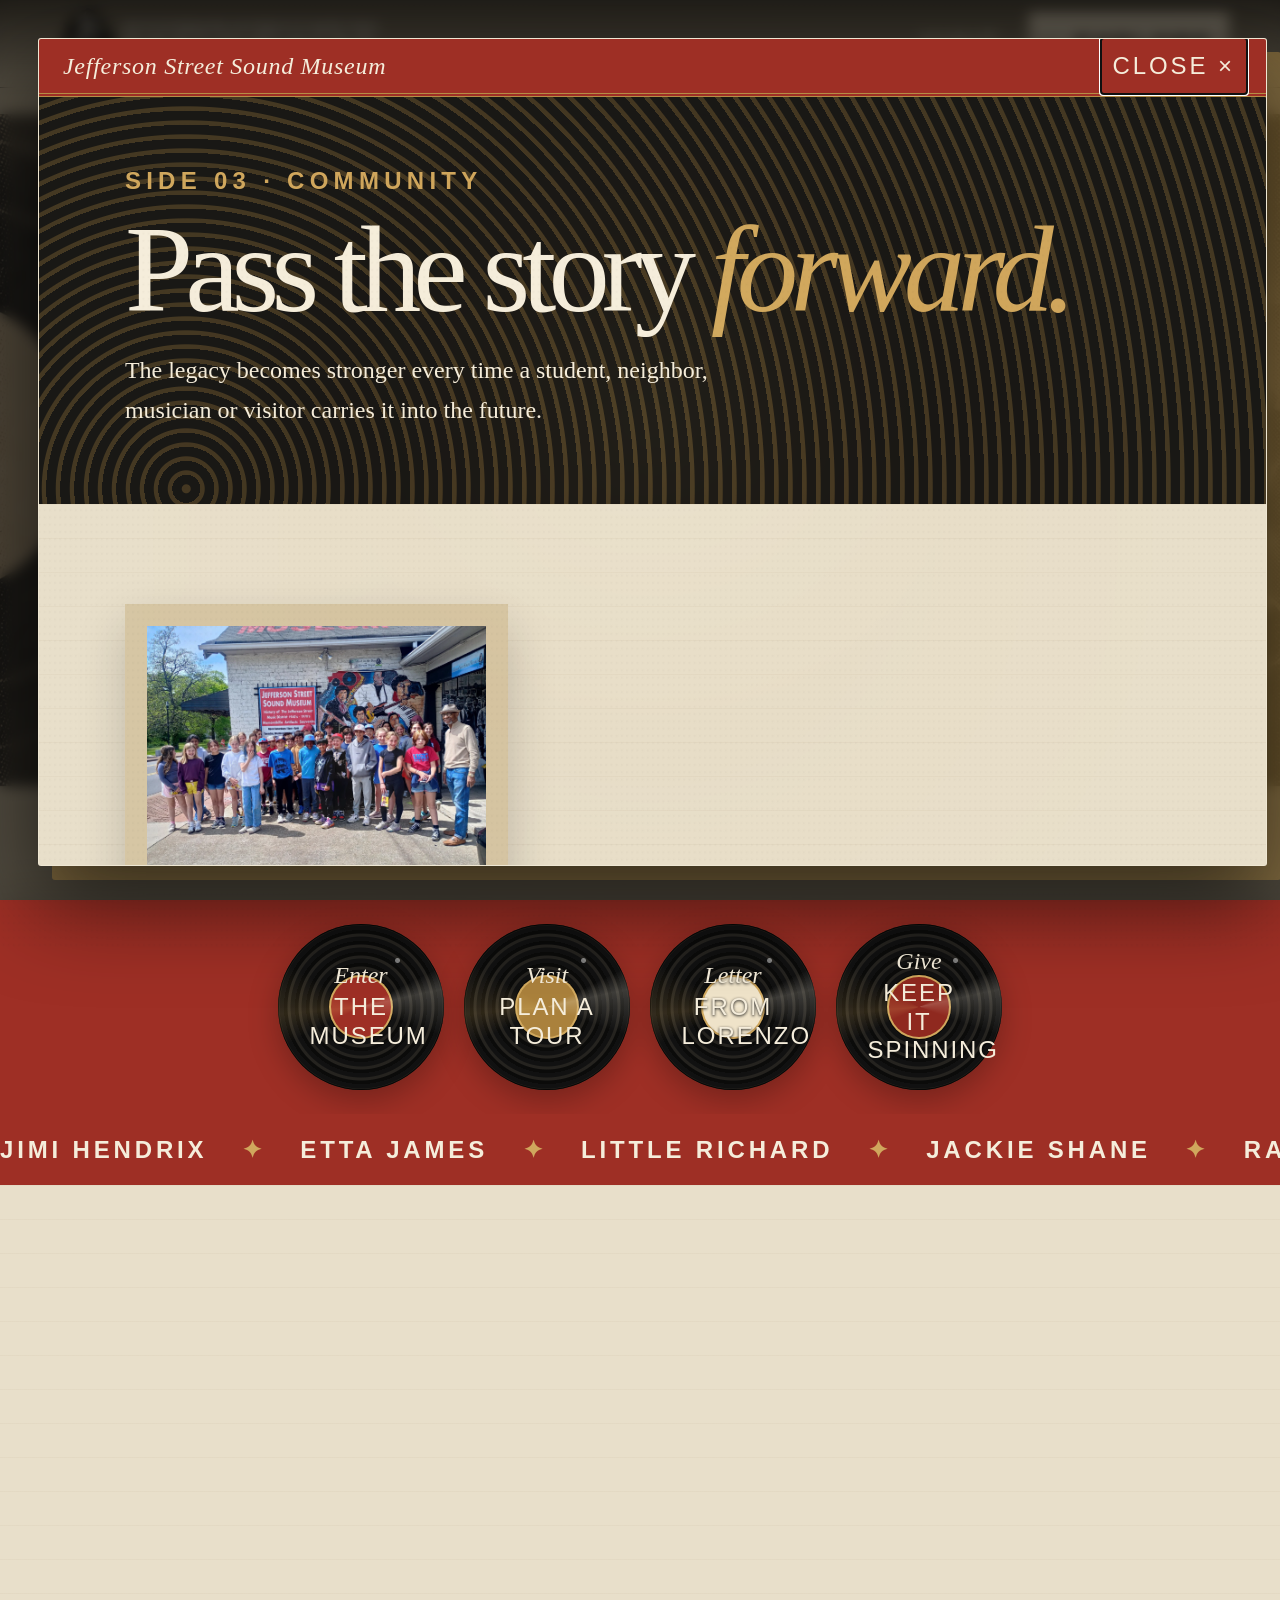
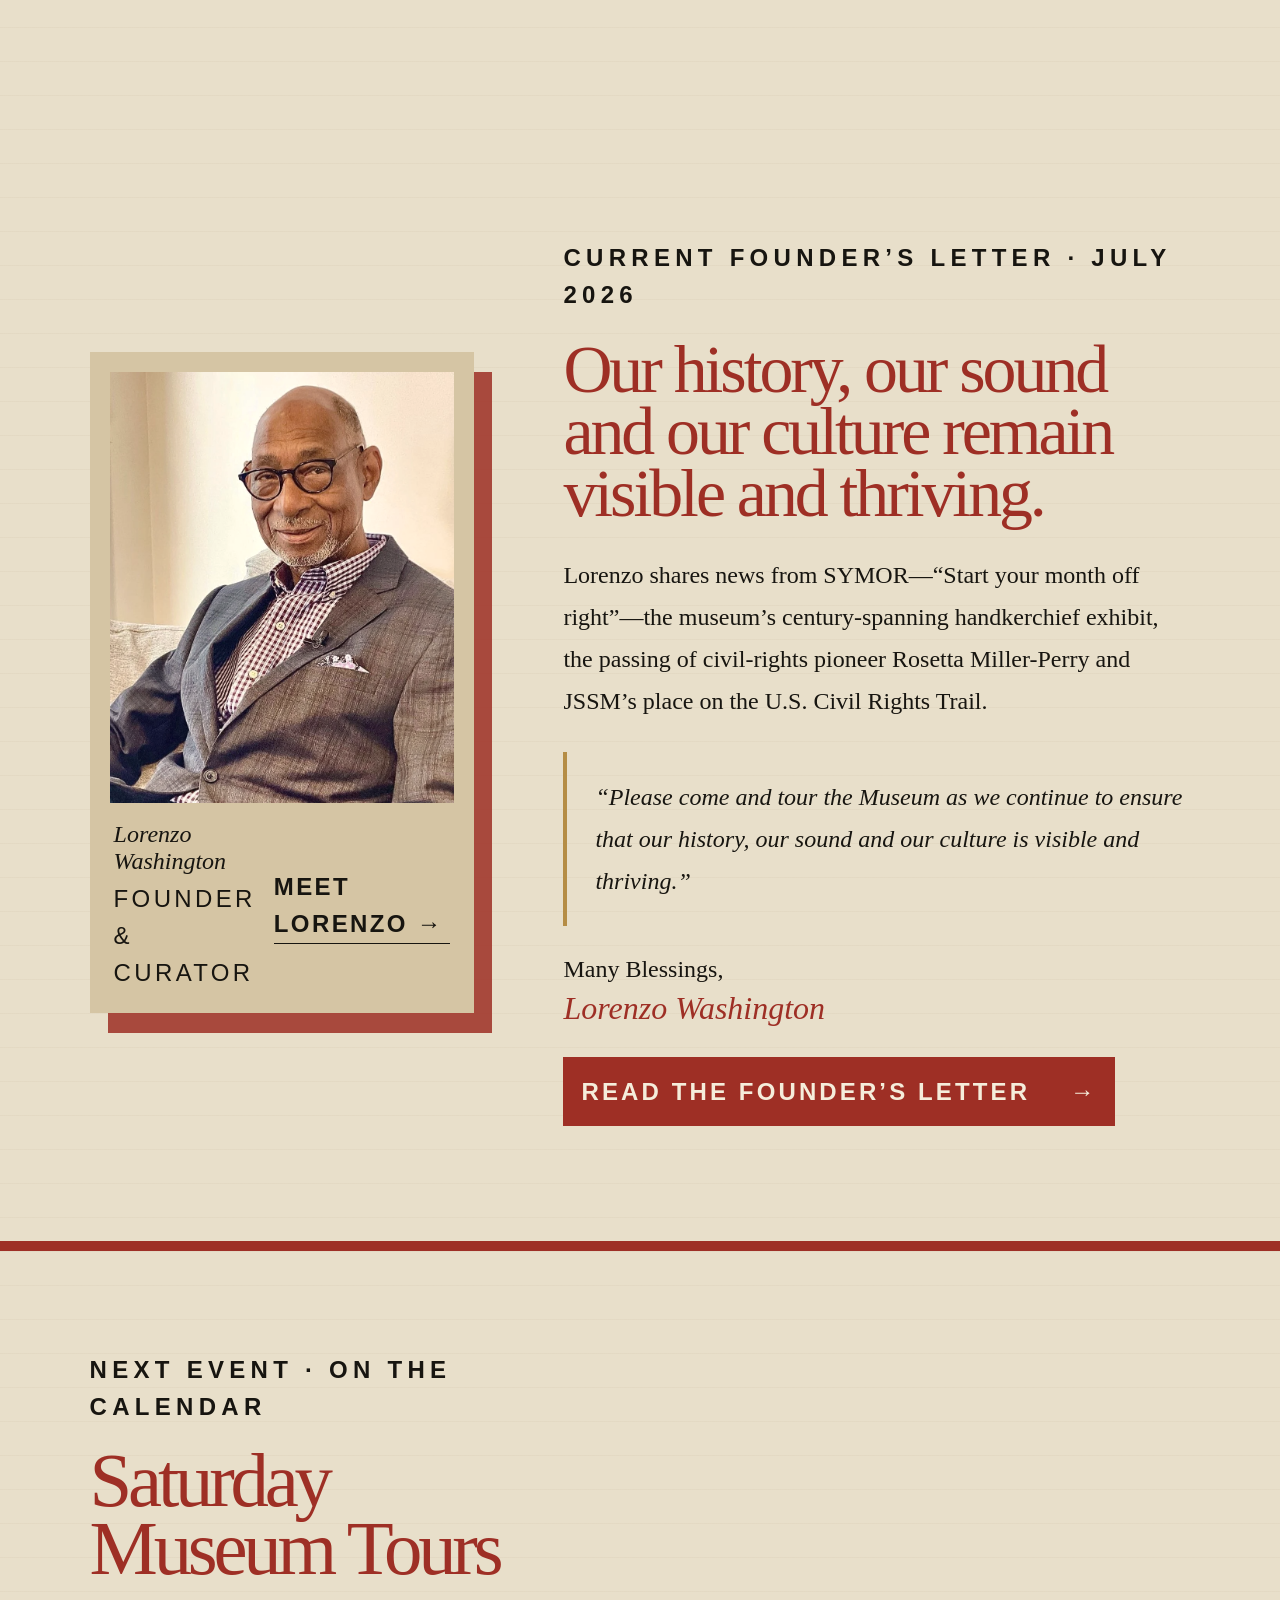
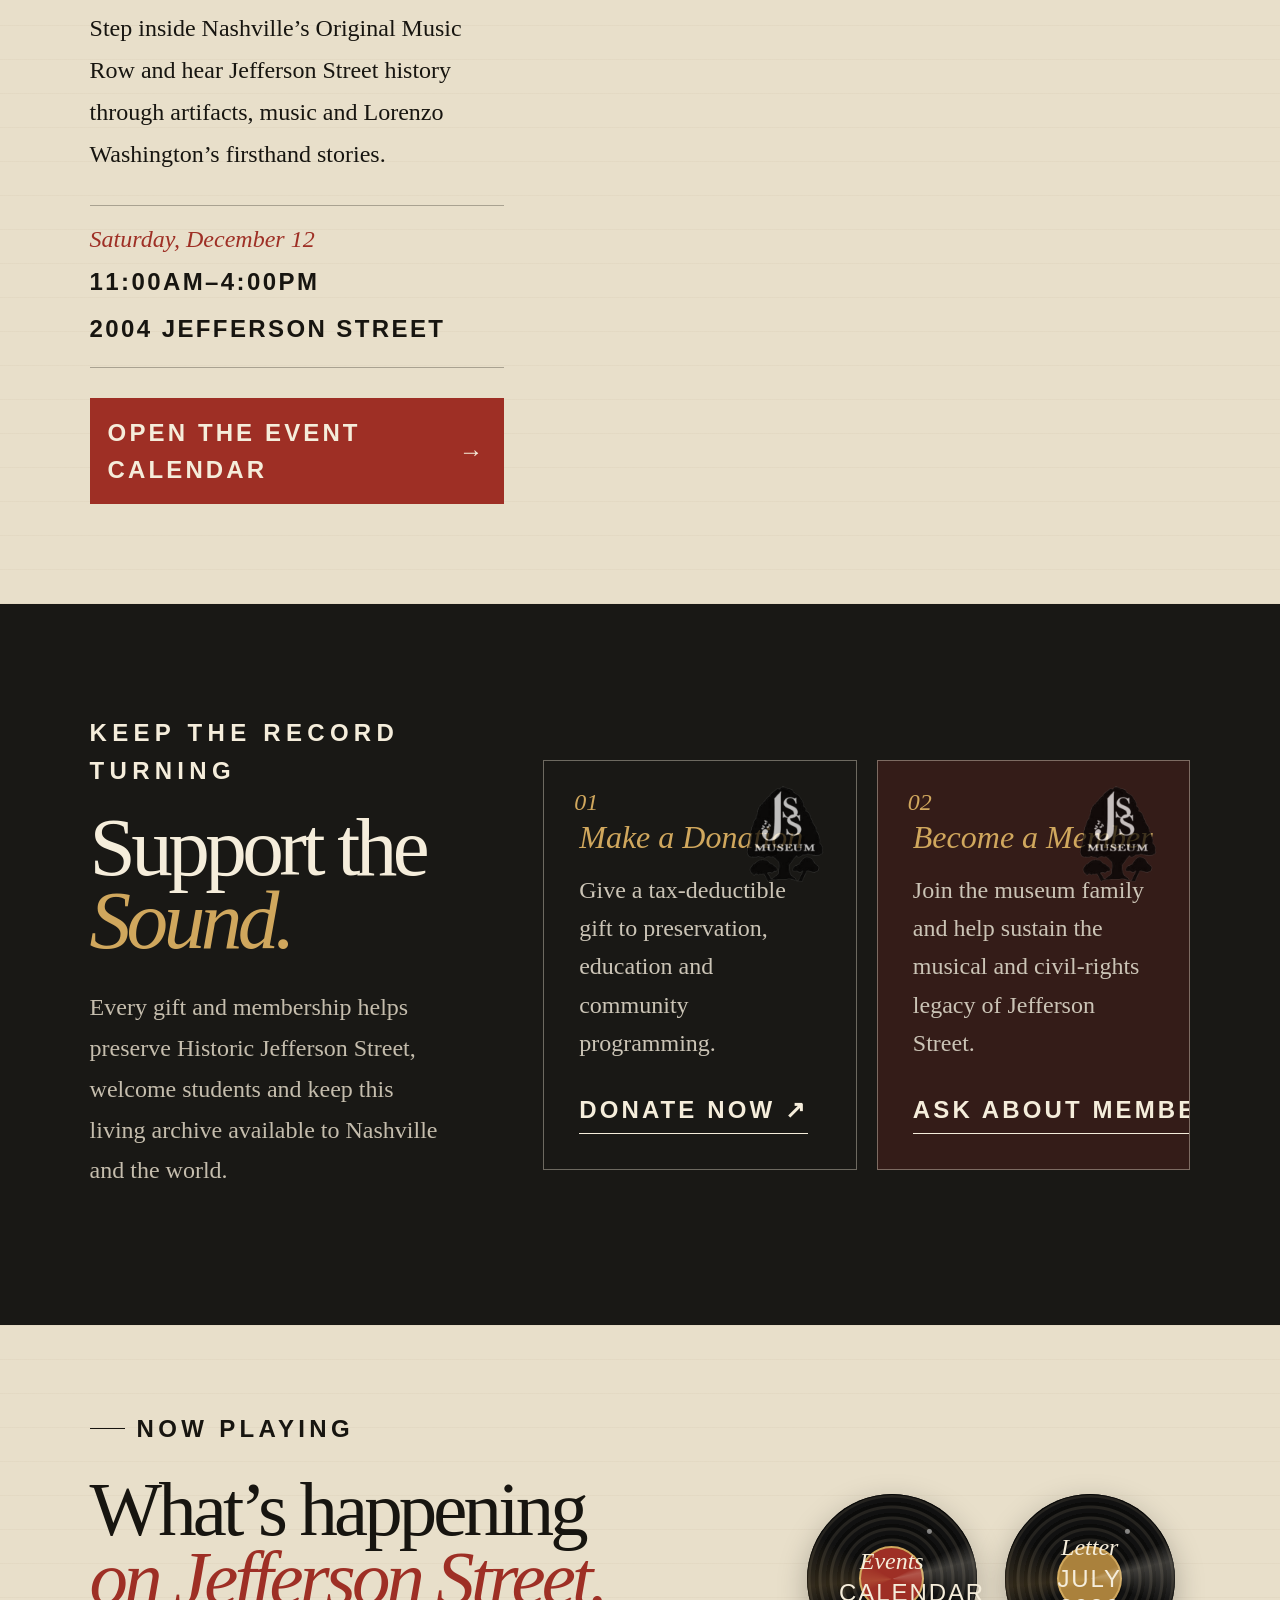
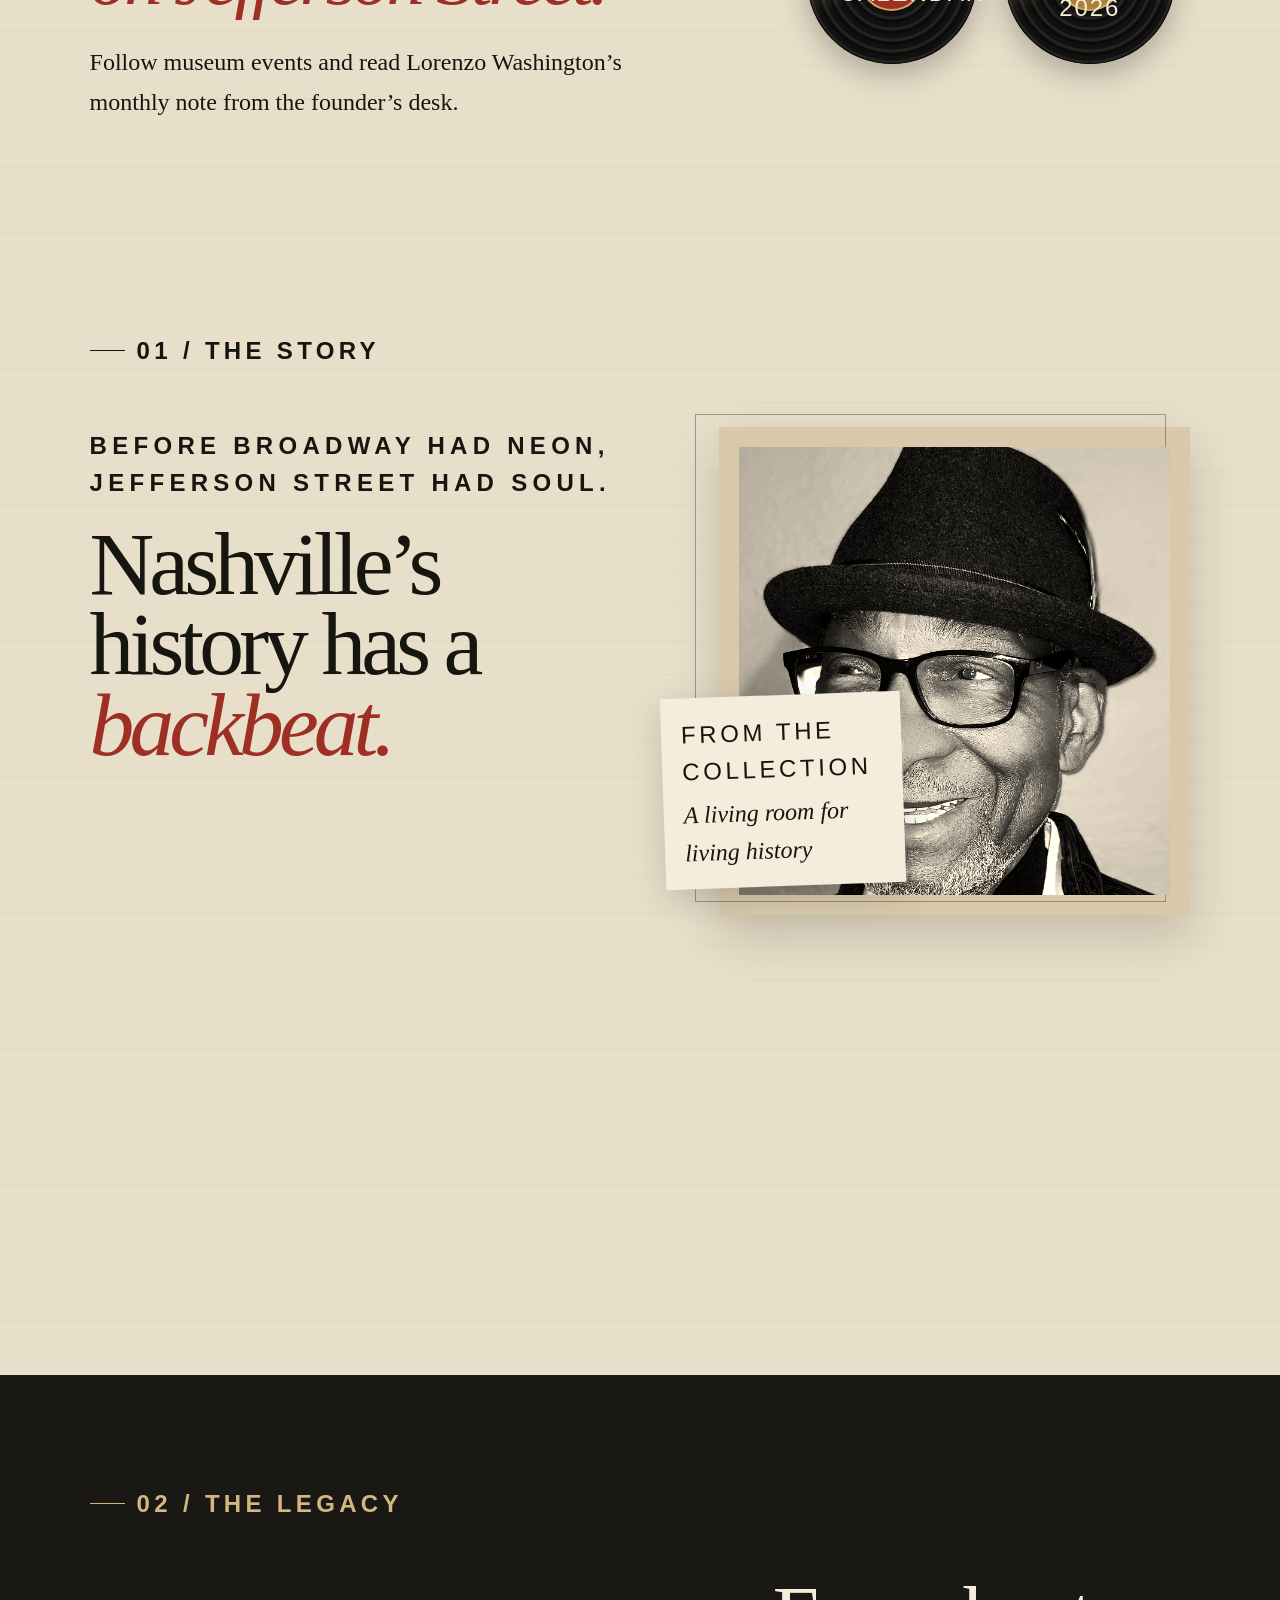
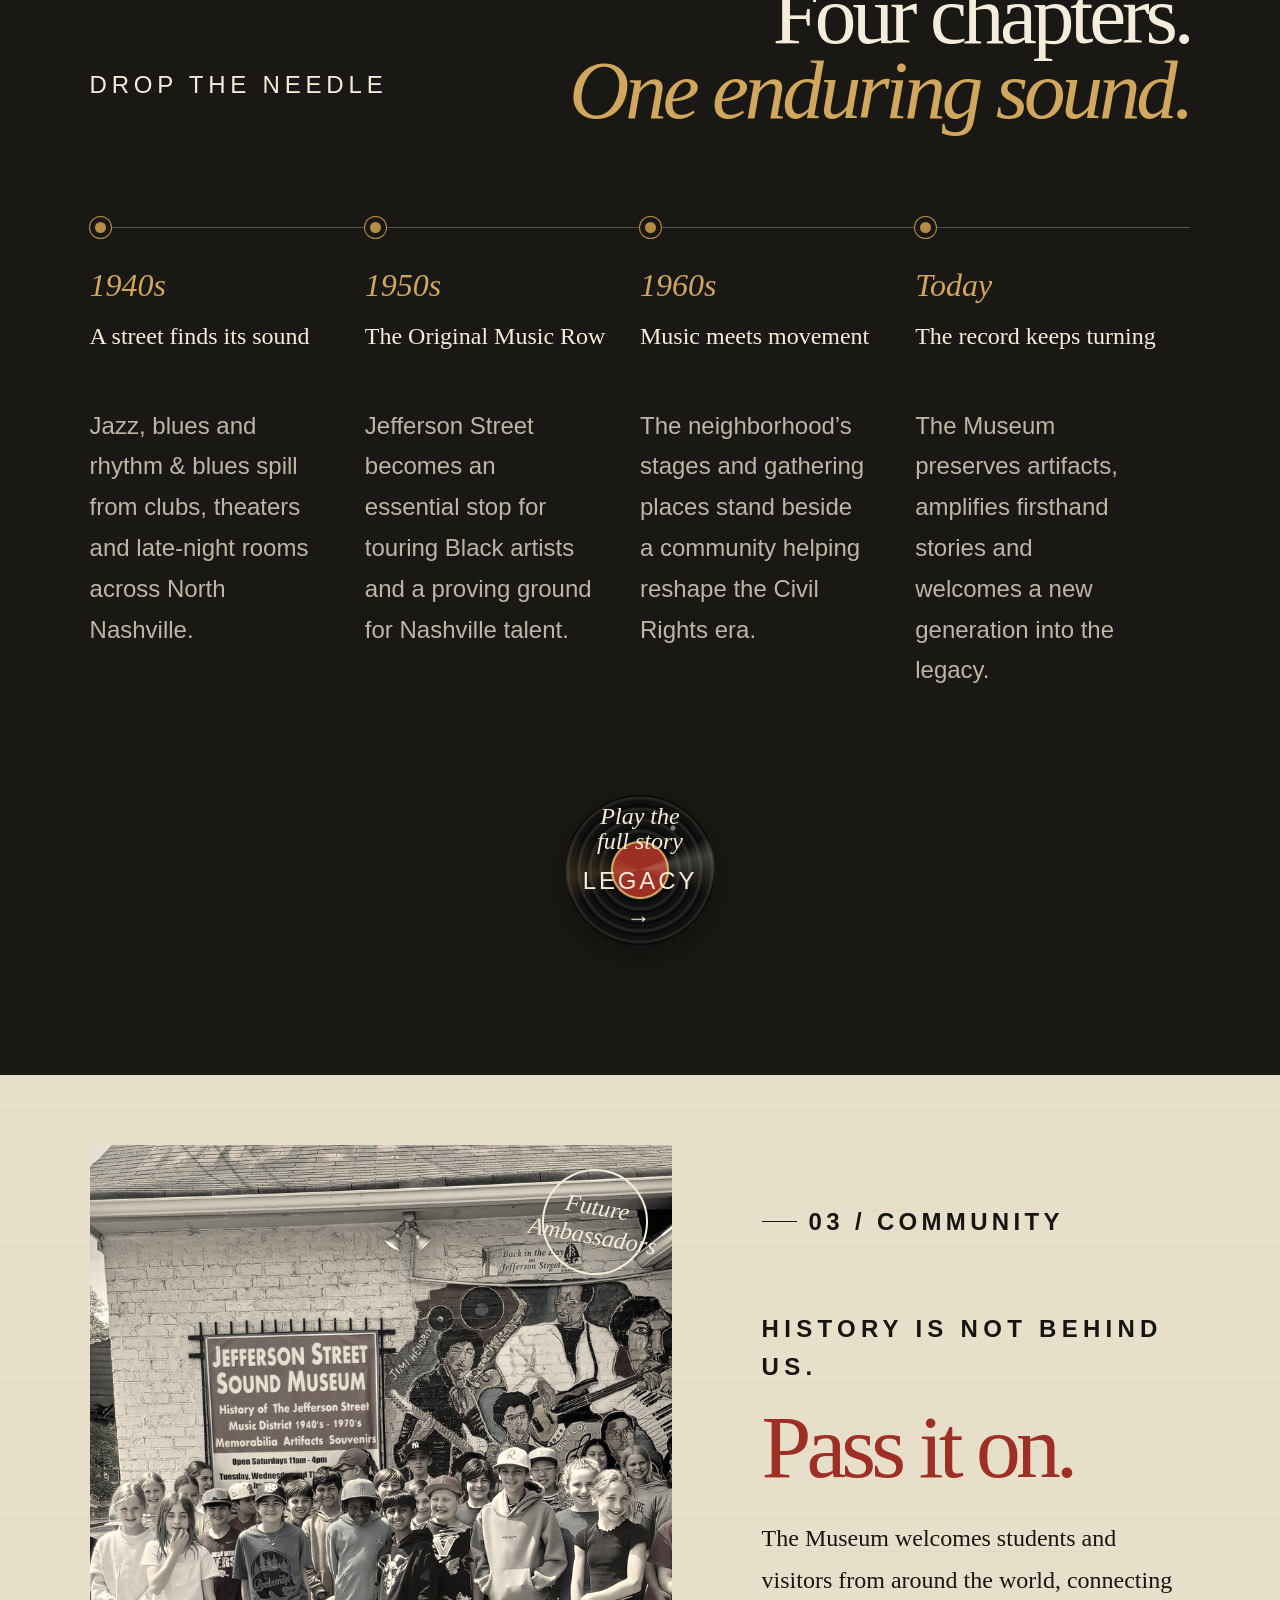
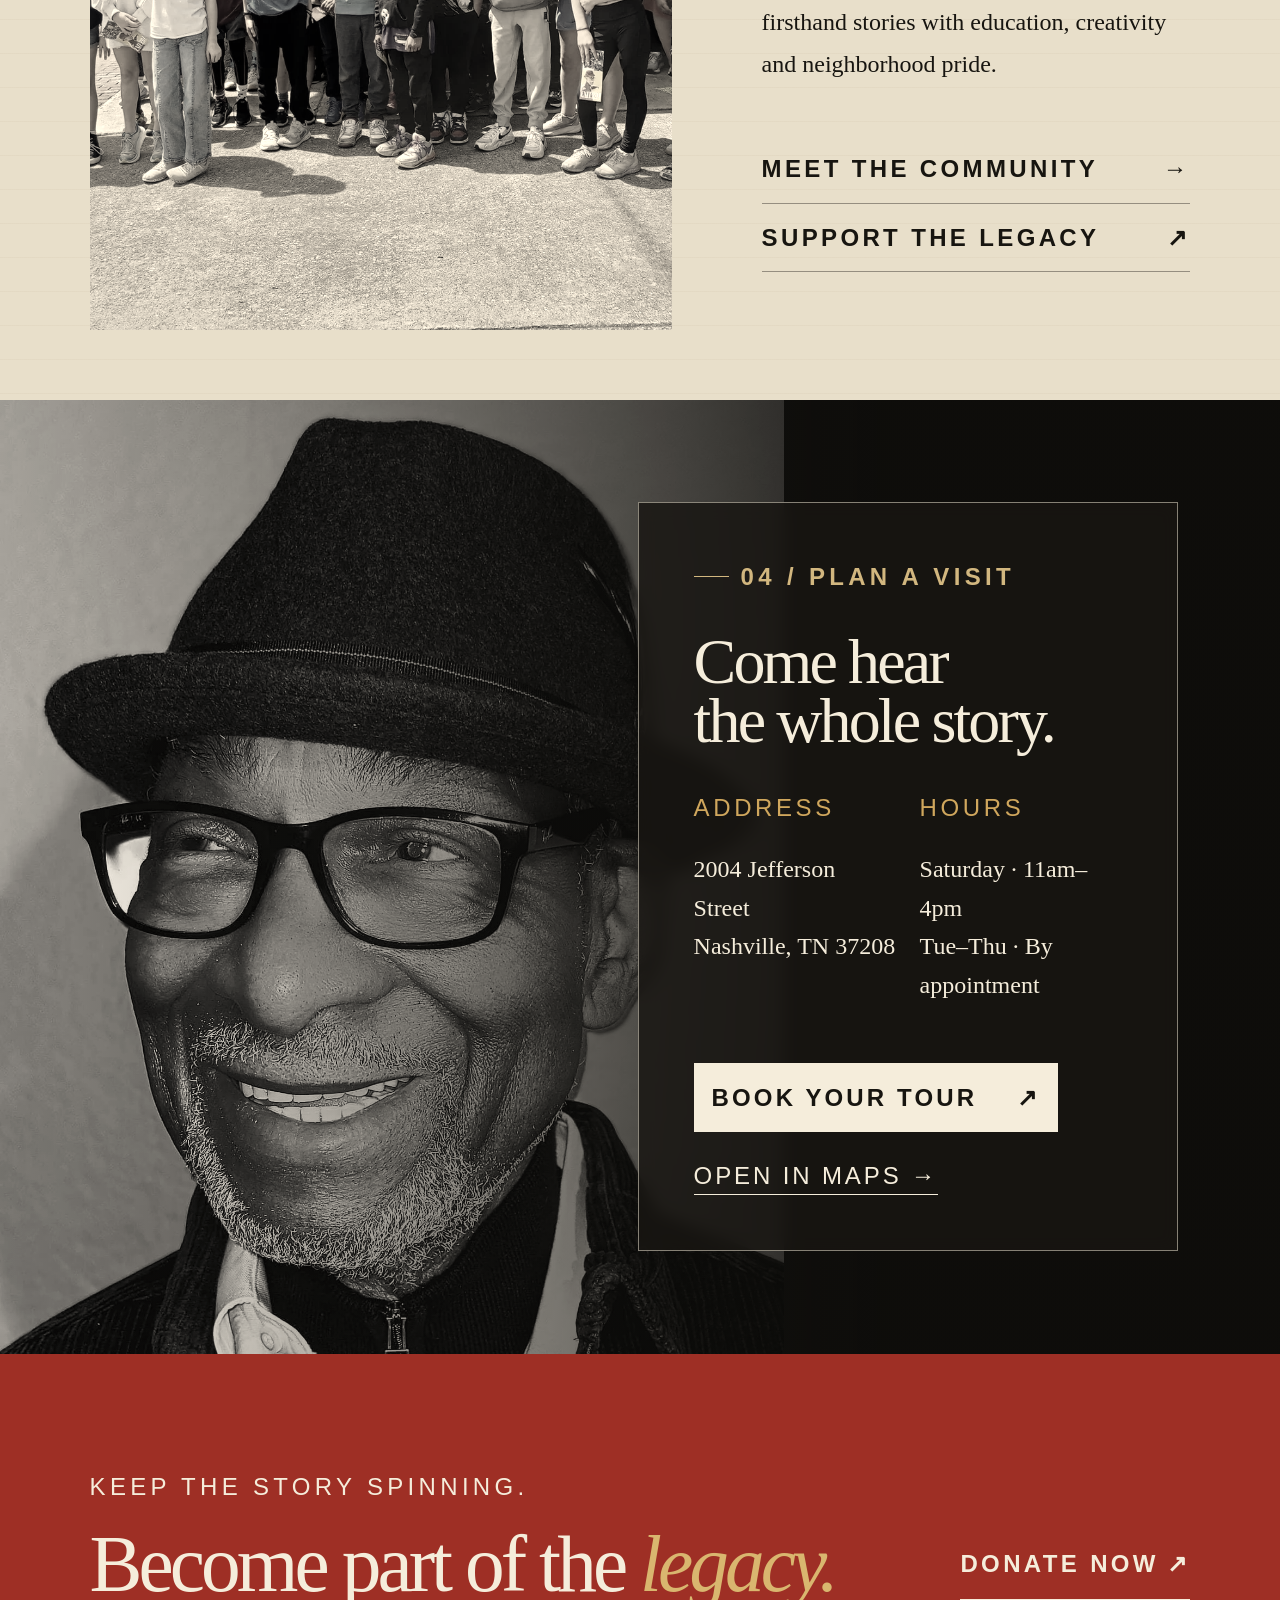
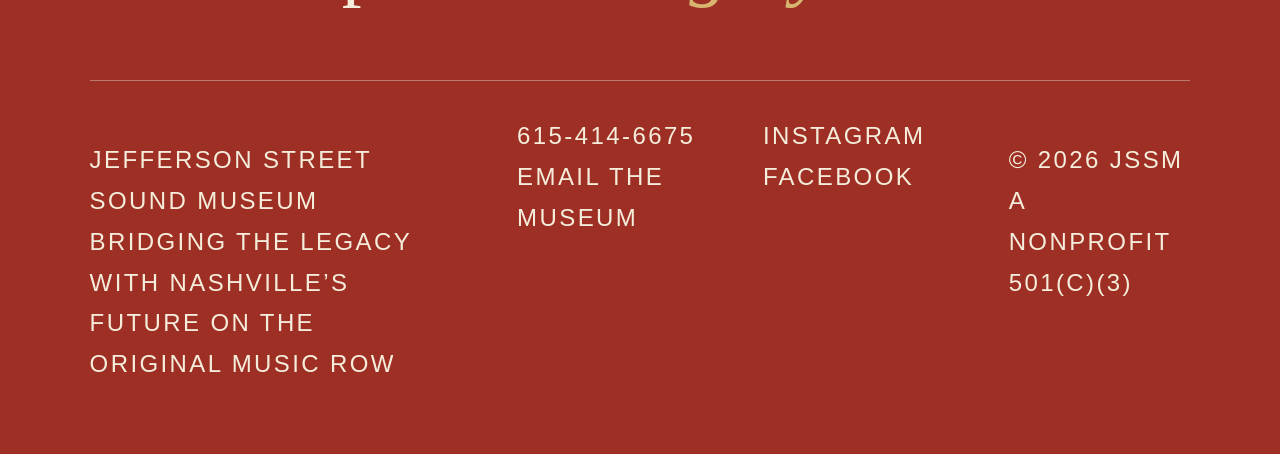
==== commit 45d33b55: "Set 18pt minimum font size site-wide" ====
--- a/community.html
+++ b/community.html
@@ -1,4 +1,4 @@
-<!doctype html><html lang="en"><head><meta charset="utf-8"><meta name="viewport" content="width=device-width,initial-scale=1"><meta name="description" content="Education and community at Jefferson Street Sound Museum."><title>Community | Jefferson Street Sound Museum</title><link rel="icon" href="images/jssm-logo.webp"><link rel="stylesheet" href="styles.css?v=7"><script src="script.js?v=7" defer></script></head>
+<!doctype html><html lang="en"><head><meta charset="utf-8"><meta name="viewport" content="width=device-width,initial-scale=1"><meta name="description" content="Education and community at Jefferson Street Sound Museum."><title>Community | Jefferson Street Sound Museum</title><link rel="icon" href="images/jssm-logo.webp"><link rel="stylesheet" href="styles.css?v=8"><script src="script.js?v=8" defer></script></head>
 <body class="inner-page"><a class="skip-link" href="#content">Skip to content</a>
 <header class="site-header"><a class="wordmark" href="index.html" aria-label="Jefferson Street Sound Museum home"><img src="images/jssm-official-long.png" alt="Jefferson Street Sound Museum"></a><div class="header-actions"><a class="visit-link" href="visit.html">Visit</a><button class="menu-button" aria-expanded="false" aria-controls="museum-menu"><i aria-hidden="true"></i> Explore</button></div></header>
 <div id="museum-menu" class="menu-drawer" aria-hidden="true"><div class="menu-top"><img class="menu-brand" src="images/jssm-official-long.png" alt="Jefferson Street Sound Museum"><button class="menu-close" aria-label="Close menu">Close ×</button></div><nav class="record-menu" aria-label="Main navigation"><a class="record-link tree-menu-link" href="index.html"><img src="images/jssm-tree-logo.webp" alt=""><span>Home</span><small>Since 2011</small></a><a class="record-link" href="museum.html"><span>Museum</span><small>01</small></a><a class="record-link" href="legacy.html"><span>Legacy</span><small>02</small></a><a class="record-link" href="community.html" aria-current="page"><span>Community</span><small>03</small></a><a class="record-link" href="visit.html"><span>Visit</span><small>04</small></a><a class="record-link" href="events.html"><span>Events</span><small>Calendar</small></a><a class="record-link" href="founders-letter.html"><span>Letter</span><small>Monthly</small></a></nav><div class="menu-footer">2004 Jefferson Street · Nashville, Tennessee</div></div>
--- a/styles.css
+++ b/styles.css
@@ -1,7 +1,7 @@
 :root { --ink:#171510; --paper:#e8dfca; --red:#9e2f25; --gold:#b58d45; --cream:#f5eddb; --night:#191815; }
 * { box-sizing:border-box; }
 html { scroll-behavior:smooth; }
-body { margin:0; color:var(--ink); background:var(--paper); font:1.1667rem/1.55 Arial,Helvetica,sans-serif; }
+body { margin:0; color:var(--ink); background:var(--paper); font:1.5rem/1.55 Arial,Helvetica,sans-serif; }
 body::before { content:""; position:fixed; inset:-3%; z-index:20; pointer-events:none; opacity:.2; background-image:radial-gradient(circle at 17% 13%,rgba(45,35,18,.12) 0 1px,transparent 1.5px),radial-gradient(circle at 73% 61%,rgba(255,255,255,.12) 0 1px,transparent 1.5px); background-size:5px 7px,9px 11px; mix-blend-mode:multiply; transform:translate3d(0,var(--page-texture-shift,0),0) scale(1.04); will-change:transform; }
 body::after { content:""; position:fixed; z-index:19; inset:0; pointer-events:none; opacity:var(--ambient-strength,.14); background:radial-gradient(circle 430px at var(--mouse-x,50%) var(--mouse-y,42%),rgba(255,239,198,.82),transparent 72%),radial-gradient(circle 760px at calc(100% - var(--mouse-x,50%)) calc(100% - var(--mouse-y,42%)),rgba(76,22,16,.58),transparent 74%); mix-blend-mode:soft-light; transition:opacity .32s ease; }
 a { color:inherit; text-decoration:none; }
@@ -13,80 +13,80 @@
 .site-header.is-hidden { transform:translateY(-110%); }
 .wordmark { display:flex; align-items:center; }
 .wordmark img { display:block; width:min(330px,34vw); height:auto; }
-.header-actions { display:flex; align-items:center; gap:28px; text-transform:uppercase; letter-spacing:.16em; font-size:1.1667rem; font-weight:700; }
+.header-actions { display:flex; align-items:center; gap:28px; text-transform:uppercase; letter-spacing:.16em; font-size:1.5rem; font-weight:700; }
 .visit-link { border-bottom:1px solid currentColor; padding-bottom:3px; }
-.menu-button { cursor:pointer; border:0; background:var(--cream); color:var(--ink); padding:12px 15px; text-transform:uppercase; font-size:1.1667rem; letter-spacing:.14em; }
+.menu-button { cursor:pointer; border:0; background:var(--cream); color:var(--ink); padding:12px 15px; text-transform:uppercase; font-size:1.5rem; letter-spacing:.14em; }
 .menu-button i { display:inline-block; width:14px; height:8px; margin-right:8px; border-top:1px solid; border-bottom:1px solid; }
 
 /* Version 4: a record that keeps navigation within reach */
 .floating-record-nav { --floating-record-spin:0deg; position:fixed; z-index:24; right:clamp(18px,3vw,42px); bottom:clamp(18px,4vh,38px); display:flex; flex-direction:column; align-items:center; gap:7px; opacity:0; visibility:hidden; transform:translate3d(0,28px,0) scale(.82); transition:opacity .38s ease,transform .48s cubic-bezier(.2,.8,.2,1),visibility 0s linear .48s; pointer-events:none; }
 .floating-record-nav.is-visible { opacity:1; visibility:visible; transform:none; transition-delay:0s; pointer-events:auto; }
-.floating-record-button { position:relative; isolation:isolate; width:108px; aspect-ratio:1; padding:0; overflow:hidden; border:1px solid rgba(245,237,219,.48); border-radius:50%; cursor:pointer; color:var(--cream); background:repeating-radial-gradient(circle,#0a0a09 0 4px,#292722 5px 7px,#0d0d0c 8px 11px); box-shadow:0 16px 34px rgba(0,0,0,.38),inset 0 0 0 1px #050504; transform:rotate(var(--floating-record-spin)); transition:box-shadow .3s ease,filter .3s ease; will-change:transform; }
+.floating-record-button { position:relative; isolation:isolate; width:136px; aspect-ratio:1; padding:0; overflow:hidden; border:1px solid rgba(245,237,219,.48); border-radius:50%; cursor:pointer; color:var(--cream); background:repeating-radial-gradient(circle,#0a0a09 0 4px,#292722 5px 7px,#0d0d0c 8px 11px); box-shadow:0 16px 34px rgba(0,0,0,.38),inset 0 0 0 1px #050504; transform:rotate(var(--floating-record-spin)); transition:box-shadow .3s ease,filter .3s ease; will-change:transform; }
 .floating-record-button::before { content:""; position:absolute; z-index:-1; inset:23%; border-radius:50%; background:var(--cream); box-shadow:0 0 0 3px var(--gold); }
 .floating-record-button img { position:absolute; left:32%; top:27%; width:36%; height:auto; }
-.floating-record-button span { position:absolute; left:50%; bottom:13px; min-width:58px; padding:5px 9px; color:var(--cream); background:var(--red); border:1px solid #d0a75d; border-radius:20px; transform:translateX(-50%); text-transform:uppercase; letter-spacing:.14em; font-size:1.1667rem; font-weight:700; }
+.floating-record-button span { position:absolute; left:50%; bottom:13px; min-width:98px; padding:5px 9px; color:var(--cream); background:var(--red); border:1px solid #d0a75d; border-radius:24px; transform:translateX(-50%); text-transform:uppercase; letter-spacing:.1em; font-size:1.5rem; font-weight:700; }
 .floating-record-button:hover,.floating-record-button:focus-visible { box-shadow:0 21px 42px rgba(0,0,0,.48),0 0 0 4px rgba(181,141,69,.28); filter:brightness(1.1); outline:none; }
-.floating-home-link { padding:7px 11px; border:1px solid rgba(245,237,219,.55); border-radius:20px; color:var(--cream); background:rgba(23,21,16,.9); box-shadow:0 7px 18px rgba(0,0,0,.24); text-transform:uppercase; letter-spacing:.13em; font-size:1.1667rem; font-weight:700; backdrop-filter:blur(5px); }
-.floating-home-link b { color:#d0a75d; font-size:1.1667rem; }
+.floating-home-link { padding:7px 11px; border:1px solid rgba(245,237,219,.55); border-radius:20px; color:var(--cream); background:rgba(23,21,16,.9); box-shadow:0 7px 18px rgba(0,0,0,.24); text-transform:uppercase; letter-spacing:.13em; font-size:1.5rem; font-weight:700; backdrop-filter:blur(5px); }
+.floating-home-link b { color:#d0a75d; font-size:1.5rem; }
 .floating-home-link:hover,.floating-home-link:focus-visible { color:var(--ink); background:var(--cream); outline:2px solid var(--gold); outline-offset:2px; }
 .menu-open .floating-record-nav { opacity:0; pointer-events:none; }
 
 .menu-drawer { position:fixed; z-index:30; inset:0; display:flex; flex-direction:column; padding:30px 5vw; color:var(--cream); background:var(--red); transform:translateY(-105%); opacity:0; transition:transform .7s cubic-bezier(.77,0,.18,1), opacity .5s; visibility:hidden; }
 .menu-drawer.is-open { transform:translateY(0); opacity:1; visibility:visible; }
-.menu-top { display:flex; justify-content:space-between; align-items:center; min-height:72px; padding-bottom:18px; border-bottom:1px solid rgba(245,237,219,.45); text-transform:uppercase; letter-spacing:.18em; font-size:1.1667rem; }
+.menu-top { display:flex; justify-content:space-between; align-items:center; min-height:72px; padding-bottom:18px; border-bottom:1px solid rgba(245,237,219,.45); text-transform:uppercase; letter-spacing:.18em; font-size:1.5rem; }
 .menu-brand { width:min(360px,55vw); height:auto; }
 .menu-top button { border:0; background:none; cursor:pointer; text-transform:uppercase; letter-spacing:.15em; }
 .menu-drawer nav { display:grid; margin:auto 0; }
 .menu-drawer nav a { display:flex; align-items:baseline; gap:24px; width:max-content; font:italic 5.5vw/1.1 Georgia,serif; transition:transform .3s, color .3s; }
 .menu-drawer nav a:hover { color:#fff; transform:translateX(18px); }
-.menu-drawer nav span { width:28px; font:600 1.1667rem Arial,sans-serif; letter-spacing:.16em; }
-.menu-footer { font:1.1667rem/1 Arial,sans-serif; letter-spacing:.16em; text-transform:uppercase; }
+.menu-drawer nav span { width:28px; font:600 1.5rem Arial,sans-serif; letter-spacing:.16em; }
+.menu-footer { font:1.5rem/1 Arial,sans-serif; letter-spacing:.16em; text-transform:uppercase; }
 
 .hero { position:relative; min-height:100svh; overflow:hidden; display:flex; align-items:flex-end; color:var(--cream); background:#111; }
 .hero-photo,.hero-wash { position:absolute; inset:0; }
 .hero-photo { background:url('/images/museum-gathering.webp') center 42%/cover no-repeat; filter:grayscale(1) sepia(.25) contrast(1.15); transform:scale(1.02); }
 .hero-wash { background:linear-gradient(90deg,rgba(12,11,8,.92) 0%,rgba(12,11,8,.6) 44%,rgba(12,11,8,.12) 75%),linear-gradient(0deg,rgba(12,11,8,.7),transparent 48%); }
 .hero-copy { position:relative; z-index:2; width:min(840px,90vw); margin:0 0 9vh 7vw; }
-.eyebrow,.kicker { margin:0 0 22px; text-transform:uppercase; letter-spacing:.22em; font-size:1.1667rem; font-weight:700; }
+.eyebrow,.kicker { margin:0 0 22px; text-transform:uppercase; letter-spacing:.22em; font-size:1.5rem; font-weight:700; }
 .hero h1 { margin:0; max-width:820px; font:400 clamp(4.2rem,9.2vw,9.5rem)/.78 Georgia,serif; letter-spacing:-.07em; }
 .hero h1 span,.hero h1 em { display:block; }
 .hero h1 em { color:#d0a75d; font-weight:400; }
-.intro { max-width:590px; margin:34px 0; font:1.1667rem/1.65 Georgia,serif; }
-.ticket-button { display:inline-flex; align-items:center; justify-content:space-between; gap:40px; padding:16px 18px; min-width:270px; background:var(--red); color:var(--cream); text-transform:uppercase; letter-spacing:.13em; font-size:1.1667rem; font-weight:700; transition:background .3s, transform .3s; }
+.intro { max-width:590px; margin:34px 0; font:1.5rem/1.65 Georgia,serif; }
+.ticket-button { display:inline-flex; align-items:center; justify-content:space-between; gap:40px; padding:16px 18px; min-width:270px; background:var(--red); color:var(--cream); text-transform:uppercase; letter-spacing:.13em; font-size:1.5rem; font-weight:700; transition:background .3s, transform .3s; }
 .ticket-button:hover { background:#bd3d30; transform:translateY(-3px); }
 .hero-seal { position:absolute; z-index:3; right:6vw; bottom:9vh; width:132px; aspect-ratio:1; display:flex; flex-direction:column; justify-content:center; text-align:center; border:1px solid rgba(245,237,219,.7); border-radius:50%; transform:rotate(7deg); }
-.hero-seal b { font-size:1.1667rem; letter-spacing:.18em; }
-.hero-seal strong { font:italic 1.1667rem Georgia,serif; margin:5px 0; }
-.scroll-cue { position:absolute; z-index:2; right:1.8vw; top:46%; display:flex; gap:12px; align-items:center; writing-mode:vertical-rl; text-transform:uppercase; letter-spacing:.2em; font-size:1.1667rem; }
+.hero-seal b { font-size:1.5rem; letter-spacing:.18em; }
+.hero-seal strong { font:italic 1.5rem Georgia,serif; margin:5px 0; }
+.scroll-cue { position:absolute; z-index:2; right:1.8vw; top:46%; display:flex; gap:12px; align-items:center; writing-mode:vertical-rl; text-transform:uppercase; letter-spacing:.2em; font-size:1.5rem; }
 .scroll-cue span { display:block; width:1px; height:54px; background:rgba(245,237,219,.6); }
 
 .marquee { overflow:hidden; background:var(--red); color:var(--cream); padding:17px 0; white-space:nowrap; }
 .marquee div { width:max-content; animation:marquee 30s linear infinite; }
-.marquee span { text-transform:uppercase; letter-spacing:.16em; font-size:1.1667rem; font-weight:700; }
+.marquee span { text-transform:uppercase; letter-spacing:.16em; font-size:1.5rem; font-weight:700; }
 .marquee i { color:#d0a75d; font-style:normal; margin:0 24px; }
 @keyframes marquee { to { transform:translateX(-50%); } }
 
 .paper { background-color:var(--paper); background-image:linear-gradient(rgba(107,82,45,.04) 1px,transparent 1px); background-size:100% 34px; }
 .story { padding:100px 7vw 130px; }
-.section-tag { display:flex; align-items:center; gap:12px; text-transform:uppercase; letter-spacing:.18em; font-size:1.1667rem; font-weight:700; }
+.section-tag { display:flex; align-items:center; gap:12px; text-transform:uppercase; letter-spacing:.18em; font-size:1.5rem; font-weight:700; }
 .section-tag::before { content:""; width:35px; height:1px; background:currentColor; }
 .section-tag.light { color:#d2b77f; }
 .story-grid { display:grid; grid-template-columns:minmax(0,1.08fr) minmax(390px,.92fr); grid-template-rows:auto 1fr; gap:32px 6vw; align-items:start; margin:58px 0 0; }
 .story h2,.community h2 { margin:0; max-width:760px; font:400 clamp(3.5rem,7vw,7rem)/.9 Georgia,serif; letter-spacing:-.055em; }
 .story h2 em,.community h2 { color:var(--red); font-weight:400; }
-.story-copy { grid-column:1; grid-row:2; max-width:700px; padding-top:0; font:1.1667rem/1.75 Georgia,serif; }
+.story-copy { grid-column:1; grid-row:2; max-width:700px; padding-top:0; font:1.5rem/1.75 Georgia,serif; }
 .story-copy p:first-child::first-letter { float:left; color:var(--red); font-size:5rem; line-height:.7; padding:10px 10px 0 0; }
-.story-copy a { display:inline-flex; justify-content:space-between; width:100%; margin-top:26px; padding:13px 0; border-bottom:1px solid; text-transform:uppercase; letter-spacing:.15em; font:700 1.1667rem Arial,sans-serif; }
+.story-copy a { display:inline-flex; justify-content:space-between; width:100%; margin-top:26px; padding:13px 0; border-bottom:1px solid; text-transform:uppercase; letter-spacing:.15em; font:700 1.5rem Arial,sans-serif; }
 .archival-photo { position:relative; grid-column:2; grid-row:1 / span 2; width:100%; margin:0; }
 .archival-photo::before { content:""; position:absolute; inset:-13px 24px 13px -24px; border:1px solid rgba(23,21,16,.35); }
 .archival-photo img { position:relative; display:block; width:100%; height:clamp(430px,47vw,590px); object-fit:cover; object-position:center 28%; filter:grayscale(.92) sepia(.35) contrast(1.08); }
 .archival-photo figcaption { position:absolute; left:-120px; bottom:30px; width:240px; padding:18px 20px; background:var(--cream); box-shadow:0 10px 35px rgba(0,0,0,.16); transform:rotate(-2deg); }
-.archival-photo figcaption span { display:block; margin-bottom:6px; text-transform:uppercase; letter-spacing:.15em; font-size:1.1667rem; }
-.archival-photo figcaption b { font:italic 1.1667rem Georgia,serif; }
+.archival-photo figcaption span { display:block; margin-bottom:6px; text-transform:uppercase; letter-spacing:.15em; font-size:1.5rem; }
+.archival-photo figcaption b { font:italic 1.5rem Georgia,serif; }
 
 .legacy { padding:110px 7vw 130px; color:var(--cream); background:var(--night); }
 .legacy-heading { display:flex; justify-content:space-between; align-items:flex-end; margin:56px 0 90px; }
-.legacy-heading>p { text-transform:uppercase; letter-spacing:.2em; font-size:1.1667rem; }
+.legacy-heading>p { text-transform:uppercase; letter-spacing:.2em; font-size:1.5rem; }
 .legacy h2 { margin:0; text-align:right; font:400 clamp(3rem,6.5vw,6.6rem)/.9 Georgia,serif; letter-spacing:-.05em; }
 .legacy h2 em { color:#d0a75d; font-weight:400; }
 .timeline { position:relative; display:grid; grid-template-columns:repeat(4,1fr); }
@@ -94,54 +94,54 @@
 .timeline article { position:relative; padding:50px 2.3vw 0 0; }
 .record-dot { position:absolute; top:0; left:0; width:21px; height:21px; border:5px solid var(--night); border-radius:50%; background:var(--gold); box-shadow:0 0 0 1px var(--gold); }
 .timeline article>span { color:#d0a75d; font:italic 2rem Georgia,serif; }
-.timeline h3 { min-height:58px; margin:17px 0 13px; font:1.45rem/1.05 Georgia,serif; }
-.timeline p { max-width:230px; color:#bdb6a7; font-size:1.1667rem; line-height:1.7; }
+.timeline h3 { min-height:58px; margin:17px 0 13px; font:1.5rem/1.05 Georgia,serif; }
+.timeline p { max-width:230px; color:#bdb6a7; font-size:1.5rem; line-height:1.7; }
 
 .community { display:grid; grid-template-columns:1.05fr .95fr; min-height:760px; }
 .community-photo { position:relative; margin:70px 0 70px 7vw; overflow:hidden; }
 .community-photo img { width:100%; height:100%; object-fit:cover; filter:grayscale(.9) sepia(.3); }
-.photo-stamp { position:absolute; right:24px; top:24px; width:106px; aspect-ratio:1; display:grid; place-content:center; text-align:center; border-radius:50%; border:2px solid var(--cream); color:var(--cream); font:italic 1.1667rem/1.2 Georgia,serif; transform:rotate(10deg); }
+.photo-stamp { position:absolute; right:24px; top:24px; width:106px; aspect-ratio:1; display:grid; place-content:center; text-align:center; border-radius:50%; border:2px solid var(--cream); color:var(--cream); font:italic 1.5rem/1.2 Georgia,serif; transform:rotate(10deg); }
 .community-copy { display:flex; flex-direction:column; justify-content:center; padding:10vw 7vw; }
 .community-copy .section-tag { margin-bottom:70px; }
-.community-copy>p:not(.kicker) { max-width:520px; margin:30px 0; font:1.1667rem/1.75 Georgia,serif; }
+.community-copy>p:not(.kicker) { max-width:520px; margin:30px 0; font:1.5rem/1.75 Georgia,serif; }
 .community-actions { display:grid; gap:0; margin-top:20px; }
-.community-actions a { display:flex; justify-content:space-between; padding:15px 0; border-bottom:1px solid rgba(23,21,16,.4); text-transform:uppercase; letter-spacing:.14em; font-size:1.1667rem; font-weight:700; }
+.community-actions a { display:flex; justify-content:space-between; padding:15px 0; border-bottom:1px solid rgba(23,21,16,.4); text-transform:uppercase; letter-spacing:.14em; font-size:1.5rem; font-weight:700; }
 
 .visit { position:relative; min-height:820px; display:flex; align-items:center; justify-content:flex-end; overflow:hidden; padding:8vw; background:#181612; color:var(--cream); }
 .visit-image { position:absolute; inset:0; background:linear-gradient(90deg,rgba(12,11,8,.2),rgba(12,11,8,.84) 70%),url('/images/museum-founder.webp') 15% center/cover no-repeat; filter:sepia(.25) saturate(.7); }
 .visit-card { position:relative; z-index:2; width:min(540px,100%); padding:55px; border:1px solid rgba(245,237,219,.5); background:rgba(24,22,18,.84); backdrop-filter:blur(8px); }
 .visit-card h2 { margin:38px 0; font:400 clamp(3rem,5vw,5rem)/.92 Georgia,serif; letter-spacing:-.045em; }
 .visit-details { display:grid; grid-template-columns:1fr 1fr; gap:24px; margin-bottom:35px; }
-.visit-details span { color:#d0a75d; text-transform:uppercase; letter-spacing:.15em; font-size:1.1667rem; }
-.visit-details p { font:1.1667rem/1.6 Georgia,serif; }
+.visit-details span { color:#d0a75d; text-transform:uppercase; letter-spacing:.15em; font-size:1.5rem; }
+.visit-details p { font:1.5rem/1.6 Georgia,serif; }
 .ticket-button.inverse { background:var(--cream); color:var(--ink); }
-.map-link { display:block; width:max-content; margin-top:25px; text-transform:uppercase; letter-spacing:.12em; border-bottom:1px solid; font-size:1.1667rem; }
+.map-link { display:block; width:max-content; margin-top:25px; text-transform:uppercase; letter-spacing:.12em; border-bottom:1px solid; font-size:1.5rem; }
 
 footer { padding:90px 7vw 45px; color:var(--cream); background:var(--red); }
 .footer-top { display:flex; align-items:flex-end; justify-content:space-between; gap:50px; padding-bottom:80px; }
-.footer-top p { text-transform:uppercase; letter-spacing:.18em; font-size:1.1667rem; }
+.footer-top p { text-transform:uppercase; letter-spacing:.18em; font-size:1.5rem; }
 .footer-top h2 { margin:14px 0 0; font:400 clamp(3.2rem,6.2vw,6rem)/.9 Georgia,serif; letter-spacing:-.05em; }
 .footer-top h2 em { color:#d9b66f; font-weight:400; }
-.footer-top>a { display:flex; justify-content:space-between; min-width:230px; padding:17px 0; border-bottom:1px solid; text-transform:uppercase; letter-spacing:.14em; font-size:1.1667rem; font-weight:700; }
-.footer-bottom { display:grid; grid-template-columns:2fr 1fr 1fr 1fr; gap:5vw; padding-top:35px; border-top:1px solid rgba(245,237,219,.4); text-transform:uppercase; letter-spacing:.1em; font-size:1.1667rem; line-height:1.7; }
+.footer-top>a { display:flex; justify-content:space-between; min-width:230px; padding:17px 0; border-bottom:1px solid; text-transform:uppercase; letter-spacing:.14em; font-size:1.5rem; font-weight:700; }
+.footer-bottom { display:grid; grid-template-columns:2fr 1fr 1fr 1fr; gap:5vw; padding-top:35px; border-top:1px solid rgba(245,237,219,.4); text-transform:uppercase; letter-spacing:.1em; font-size:1.5rem; line-height:1.7; }
 .footer-bottom div { display:flex; flex-direction:column; }
 
 /* Version 2: poster-first entrance and record navigation */
-.poster-hero { min-height:calc(100svh + 172px); display:grid; place-items:center; background:#e9dcc0; }
+.poster-hero { min-height:calc(100svh + 214px); display:grid; place-items:center; background:#e9dcc0; }
 .front-poster { --poster-shift:0px; --poster-scale:1; position:absolute; inset:0 0 auto; width:100%; height:100svh; object-fit:contain; object-position:center; transform:translate3d(0,var(--poster-shift),0) scale(var(--poster-scale)); transform-origin:center top; will-change:transform; }
-.front-actions { position:absolute; z-index:4; left:0; right:0; bottom:0; display:flex; justify-content:center; gap:15px; padding:20px 18px; transform:none; background:var(--red); box-shadow:0 -10px 30px rgba(23,21,16,.16); }
+.front-actions { position:absolute; z-index:4; left:0; right:0; bottom:0; display:flex; justify-content:center; gap:20px; padding:24px 18px; transform:none; background:var(--red); box-shadow:0 -10px 30px rgba(23,21,16,.16); }
 .mini-record,.record-link,.section-record-link { position:relative; isolation:isolate; border-radius:50%; color:var(--cream); background:repeating-radial-gradient(circle at center,#111 0 4px,#25231f 5px 7px,#0b0b0a 8px 11px); box-shadow:0 10px 30px rgba(0,0,0,.26),inset 0 0 0 1px #070706; }
 .mini-record::before,.record-link::before,.section-record-link::before { content:""; position:absolute; z-index:-1; inset:32%; border-radius:50%; background:var(--red); box-shadow:0 0 0 2px #d0a75d; }
 .mini-record::after,.record-link::after,.section-record-link::after,.record-cta::after,.record-dot::after,.floating-record-button::after { content:""; position:absolute; z-index:-1; inset:0; border-radius:50%; pointer-events:none; background:radial-gradient(circle at 72% 22%,rgba(255,255,255,.46) 0 2px,transparent 3px),conic-gradient(from 20deg,transparent 0 12%,rgba(245,237,219,.2) 16%,transparent 25% 62%,rgba(181,141,69,.2) 68%,transparent 78%); mix-blend-mode:screen; animation:vinyl-spin var(--vinyl-speed,7s) linear infinite; }
 .mini-record:nth-child(even)::after,.record-link:nth-child(even)::after,.page-record-nav .mini-record:nth-child(even)::after { animation-direction:reverse; }
 .mini-record:hover::after,.mini-record:focus-visible::after,.record-link:hover::after,.record-link:focus-visible::after,.section-record-link:hover::after,.section-record-link:focus-visible::after,.record-cta:hover::after,.record-cta:focus-visible::after,.floating-record-button:hover::after,.floating-record-button:focus-visible::after { animation-duration:1.35s; }
 @keyframes vinyl-spin { to { transform:rotate(1turn); } }
-.mini-record { width:132px; aspect-ratio:1; display:flex; flex-direction:column; align-items:center; justify-content:center; text-align:center; transition:transform .35s ease,box-shadow .35s ease; }
+.mini-record { width:166px; aspect-ratio:1; display:flex; flex-direction:column; align-items:center; justify-content:center; text-align:center; transition:transform .35s ease,box-shadow .35s ease; }
 .mini-record:hover,.mini-record:focus-visible { transform:translateY(-8px) rotate(6deg); box-shadow:0 18px 38px rgba(0,0,0,.38); }
 .hero-scroll-record { --hero-record-spin:0deg; --hero-record-shift:0px; --hero-record-scale:1; --hero-record-opacity:1; opacity:var(--hero-record-opacity); transform:translate3d(0,var(--hero-record-shift),0) rotate(var(--hero-record-spin)) scale(var(--hero-record-scale)); will-change:transform,opacity; }
 .hero-scroll-record:hover,.hero-scroll-record:focus-visible { transform:translate3d(0,calc(var(--hero-record-shift) - 8px),0) rotate(calc(var(--hero-record-spin) + 6deg)) scale(var(--hero-record-scale)); }
-.mini-record span { font:italic 1.22rem/1 Georgia,serif; }
-.mini-record small { width:62%; margin-top:6px; font-size:1.1667rem; line-height:1.2; letter-spacing:.08em; text-transform:uppercase; }
+.mini-record span { font:italic 1.5rem/1 Georgia,serif; }
+.mini-record small { width:62%; margin-top:6px; font-size:1.5rem; line-height:1.2; letter-spacing:.08em; text-transform:uppercase; }
 .mini-record.brass::before { background:#aa813c; }
 .mini-record.red::before { background:#8f291f; }
 .mini-record.letter-record::before { background:#efe3c9; box-shadow:0 0 0 2px #d0a75d; }
@@ -152,8 +152,8 @@
 .menu-drawer nav.record-menu { display:grid; grid-template-columns:repeat(4,minmax(155px,1fr)); gap:1.6vw; width:min(1120px,100%); margin:auto; }
 .menu-drawer nav.record-menu a.record-link { width:100%; max-width:210px; aspect-ratio:1; display:flex; flex-direction:column; align-items:center; justify-content:center; gap:9px; justify-self:center; font:inherit; text-align:center; color:var(--cream); transition:transform .4s ease; }
 .menu-drawer nav.record-menu a.record-link:hover,.menu-drawer nav.record-menu a.record-link:focus-visible { color:var(--cream); transform:rotate(7deg) scale(1.05); }
-.menu-drawer nav.record-menu a.record-link span { width:auto; font:italic clamp(1.3rem,2.2vw,2rem)/1 Georgia,serif; letter-spacing:0; }
-.menu-drawer nav.record-menu a.record-link small { width:auto; font-size:1.1667rem; line-height:1.2; letter-spacing:.12em; text-transform:uppercase; }
+.menu-drawer nav.record-menu a.record-link span { width:auto; font:italic clamp(1.5rem,2.2vw,2rem)/1 Georgia,serif; letter-spacing:0; }
+.menu-drawer nav.record-menu a.record-link small { width:auto; font-size:1.5rem; line-height:1.2; letter-spacing:.12em; text-transform:uppercase; }
 .menu-drawer nav.record-menu a.tree-menu-link { background:#13120f; }
 .menu-drawer nav.record-menu a.tree-menu-link::before { inset:6%; background:rgba(245,237,219,.08); box-shadow:0 0 0 2px #d0a75d; }
 .tree-menu-link img { width:43%; height:auto; margin-bottom:0; }
@@ -163,8 +163,8 @@
 .visit-image { background:linear-gradient(90deg,rgba(12,11,8,.05),rgba(12,11,8,.9) 70%),url('images/museum-founder.webp') left center/contain no-repeat; }
 .section-record-link { width:150px; aspect-ratio:1; display:flex; flex-direction:column; align-items:center; justify-content:center; margin:80px auto 0; text-align:center; transition:transform .35s; }
 .section-record-link:hover { transform:rotate(7deg) scale(1.05); }
-.section-record-link span { width:62%; font:italic 1.1667rem/1.05 Georgia,serif; }
-.section-record-link small { margin-top:8px; font-size:1.1667rem; letter-spacing:.12em; text-transform:uppercase; }
+.section-record-link span { width:62%; font:italic 1.5rem/1.05 Georgia,serif; }
+.section-record-link small { margin-top:8px; font-size:1.5rem; letter-spacing:.12em; text-transform:uppercase; }
 
 /* Inner pages */
 .inner-page { min-height:100vh; background:var(--paper); }
@@ -176,63 +176,63 @@
 .page-hero .eyebrow { color:#d0a75d; }
 .page-hero h1 { max-width:1000px; margin:0; font:400 clamp(4rem,10vw,9rem)/.8 Georgia,serif; letter-spacing:-.065em; }
 .page-hero h1 em { color:#d0a75d; font-weight:400; }
-.page-hero p:last-child { max-width:620px; margin:32px 0 0; font:1.1667rem/1.65 Georgia,serif; }
+.page-hero p:last-child { max-width:620px; margin:32px 0 0; font:1.5rem/1.65 Georgia,serif; }
 .page-content { padding:100px 7vw 120px; }
 .page-grid { display:grid; grid-template-columns:minmax(320px,.8fr) 1.2fr; gap:8vw; align-items:start; }
 .page-portrait { position:sticky; top:115px; margin:0; padding:22px; background:#d6c6a4; transform:rotate(-1deg); box-shadow:0 20px 45px rgba(0,0,0,.18); }
 .page-portrait img { display:block; width:100%; height:auto; object-fit:contain; }
-.page-portrait figcaption { padding:16px 6px 4px; font:italic 1.1667rem Georgia,serif; }
+.page-portrait figcaption { padding:16px 6px 4px; font:italic 1.5rem Georgia,serif; }
 .page-copy .section-tag { margin-bottom:45px; }
 .page-copy h2 { margin:0 0 34px; font:400 clamp(3rem,6vw,6rem)/.9 Georgia,serif; letter-spacing:-.05em; color:var(--red); }
 .page-copy h3 { margin:55px 0 14px; font:italic 2rem Georgia,serif; }
-.page-copy p { max-width:680px; font:1.1667rem/1.8 Georgia,serif; }
+.page-copy p { max-width:680px; font:1.5rem/1.8 Georgia,serif; }
 .fact-strips { display:grid; gap:12px; margin:55px 0; }
 .fact-strips article { display:grid; grid-template-columns:110px 1fr; gap:24px; padding:22px 0; border-top:1px solid rgba(23,21,16,.35); }
 .fact-strips span { color:var(--red); font:italic 1.5rem Georgia,serif; }
-.fact-strips h3 { margin:0 0 8px; font:1.2rem Georgia,serif; }
-.fact-strips p { margin:0; font-size:1.1667rem; }
+.fact-strips h3 { margin:0 0 8px; font:1.5rem Georgia,serif; }
+.fact-strips p { margin:0; font-size:1.5rem; }
 .page-record-nav { display:grid; grid-template-columns:repeat(3,150px); gap:22px; justify-content:center; padding:80px 7vw; color:var(--cream); background:var(--red); }
 .page-record-nav .mini-record { width:150px; }
-.page-record-nav .mini-record span { font-size:1.35rem; }
+.page-record-nav .mini-record span { font-size:1.5rem; }
 .visit-layout { display:grid; grid-template-columns:1fr 1fr; gap:7vw; align-items:start; }
 .hours-panel { padding:44px; color:var(--cream); background:var(--night); box-shadow:18px 18px 0 var(--gold); }
 .hours-panel h2 { margin:0 0 35px; font:italic clamp(2.5rem,5vw,4.5rem)/.9 Georgia,serif; color:var(--cream); }
 .hours-panel dl { margin:0; }
-.hours-panel dt { margin-top:24px; color:#d0a75d; text-transform:uppercase; letter-spacing:.16em; font-size:1.1667rem; }
-.hours-panel dd { margin:8px 0 0; font:1.1667rem/1.6 Georgia,serif; }
-.record-cta { position:relative; isolation:isolate; display:inline-flex; align-items:center; justify-content:center; width:170px; aspect-ratio:1; margin-top:35px; border-radius:50%; color:var(--cream); background:repeating-radial-gradient(circle,#111 0 4px,#24221f 5px 7px,#0b0b0a 8px 11px); text-align:center; font:italic 1.25rem Georgia,serif; }
+.hours-panel dt { margin-top:24px; color:#d0a75d; text-transform:uppercase; letter-spacing:.16em; font-size:1.5rem; }
+.hours-panel dd { margin:8px 0 0; font:1.5rem/1.6 Georgia,serif; }
+.record-cta { position:relative; isolation:isolate; display:inline-flex; align-items:center; justify-content:center; width:170px; aspect-ratio:1; margin-top:35px; border-radius:50%; color:var(--cream); background:repeating-radial-gradient(circle,#111 0 4px,#24221f 5px 7px,#0b0b0a 8px 11px); text-align:center; font:italic 1.5rem Georgia,serif; }
 
 .news-grooves { display:grid; grid-template-columns:1.2fr .8fr; gap:8vw; align-items:center; padding:85px 7vw; }
 .news-grooves h2 { margin:28px 0; font:400 clamp(3rem,6vw,6rem)/.9 Georgia,serif; letter-spacing:-.05em; }
 .news-grooves h2 em { color:var(--red); font-weight:400; }
-.news-grooves p { max-width:560px; font:1.1667rem/1.7 Georgia,serif; }
+.news-grooves p { max-width:560px; font:1.5rem/1.7 Georgia,serif; }
 .news-records { display:flex; gap:28px; justify-content:center; }
 .news-records .mini-record { width:170px; }
 
 /* Version 5: homepage-backed page panels and prominent event calendar */
 .next-event-spotlight { display:grid; grid-template-columns:.82fr 1.18fr; gap:7vw; align-items:center; padding:100px 7vw; border-top:10px solid var(--red); }
 .next-event-copy h2 { max-width:650px; margin:22px 0 24px; color:var(--red); font:400 clamp(3.3rem,6vw,6.3rem)/.88 Georgia,serif; letter-spacing:-.055em; }
-.next-event-copy>p:not(.eyebrow) { max-width:590px; font:1.1667rem/1.75 Georgia,serif; }
+.next-event-copy>p:not(.eyebrow) { max-width:590px; font:1.5rem/1.75 Georgia,serif; }
 .next-event-meta { display:flex; flex-wrap:wrap; gap:10px 20px; margin:30px 0; padding:20px 0; border-block:1px solid rgba(23,21,16,.3); }
-.next-event-meta strong { flex-basis:100%; color:var(--red); font:italic 1.45rem Georgia,serif; }
-.next-event-meta span { font-size:1.1667rem; font-weight:700; letter-spacing:.1em; text-transform:uppercase; }
+.next-event-meta strong { flex-basis:100%; color:var(--red); font:italic 1.5rem Georgia,serif; }
+.next-event-meta span { font-size:1.5rem; font-weight:700; letter-spacing:.1em; text-transform:uppercase; }
 .calendar-stack { display:grid; gap:32px; }
 .calendar-board { padding:28px; color:var(--night); border:1px solid rgba(23,21,16,.3); background:#efe3c9; box-shadow:16px 18px 0 rgba(158,47,37,.84); transform:rotate(.45deg); }
 .calendar-board-featured { max-width:720px; justify-self:end; }
 .calendar-board-head { display:flex; align-items:center; justify-content:space-between; gap:25px; padding-bottom:20px; border-bottom:3px double rgba(23,21,16,.55); }
-.calendar-board-head>span { display:grid; place-items:center; width:76px; aspect-ratio:1; border-radius:50%; color:var(--cream); background:var(--red); font:italic 1.25rem Georgia,serif; box-shadow:5px 5px 0 var(--gold); }
+.calendar-board-head>span { display:grid; place-items:center; width:76px; aspect-ratio:1; border-radius:50%; color:var(--cream); background:var(--red); font:italic 1.5rem Georgia,serif; box-shadow:5px 5px 0 var(--gold); }
 .calendar-board-head div { display:flex; flex-direction:column; align-items:flex-end; }
-.calendar-board-head small { letter-spacing:.14em; text-transform:uppercase; font-size:1.1667rem; }
+.calendar-board-head small { letter-spacing:.14em; text-transform:uppercase; font-size:1.5rem; }
 .calendar-board-head strong { margin-top:4px; color:var(--red); font:italic clamp(1.6rem,3vw,2.5rem) Georgia,serif; }
 .calendar-weekdays,.calendar-days { display:grid; grid-template-columns:repeat(7,1fr); gap:7px; }
 .calendar-weekdays { margin:24px 0 9px; }
-.calendar-weekdays span { text-align:center; font-size:1.1667rem; font-weight:700; letter-spacing:.08em; text-transform:uppercase; }
-.calendar-days span { min-width:0; aspect-ratio:1; display:grid; place-items:center; border:1px solid rgba(23,21,16,.17); background:rgba(255,255,255,.26); font:1.1667rem Georgia,serif; }
+.calendar-weekdays span { text-align:center; font-size:1.5rem; font-weight:700; letter-spacing:.08em; text-transform:uppercase; }
+.calendar-days span { min-width:0; aspect-ratio:1; display:grid; place-items:center; border:1px solid rgba(23,21,16,.17); background:rgba(255,255,255,.26); font:1.5rem Georgia,serif; }
 .calendar-days .is-empty { border-color:transparent; background:transparent; }
 .calendar-days .is-event-day { border-color:var(--gold); background:rgba(181,141,69,.18); font-weight:700; }
 .calendar-days .is-next-event { position:relative; color:var(--cream); border-color:var(--red); background:var(--red); box-shadow:0 0 0 4px rgba(158,47,37,.18); transform:scale(1.08) rotate(-3deg); }
-.calendar-days .is-next-event::after { content:"NEXT"; position:absolute; bottom:2px; font:700 1.1667rem Arial,sans-serif; letter-spacing:.08em; }
-.calendar-board>p { display:flex; align-items:center; gap:9px; margin:20px 0 0; font:italic 1.1667rem Georgia,serif; }
+.calendar-days .is-next-event::after { content:""; position:absolute; right:5px; bottom:5px; width:9px; height:9px; border-radius:50%; background:var(--gold); }
+.calendar-board>p { display:flex; align-items:center; gap:9px; margin:20px 0 0; font:italic 1.5rem Georgia,serif; }
 .calendar-board>p i { width:12px; aspect-ratio:1; background:var(--red); }
 .next-event-card { border-width:2px; box-shadow:14px 16px 0 rgba(158,47,37,.8); }
 .next-event-card time { background:var(--red); }
@@ -244,8 +244,8 @@
 .page-panel-window { position:relative; width:min(1280px,96vw); height:min(900px,92vh); overflow:hidden; border:1px solid rgba(245,237,219,.6); border-radius:3px; background:var(--paper); box-shadow:0 34px 90px rgba(0,0,0,.62),14px 14px 0 rgba(181,141,69,.5); transform:translateY(24px) scale(.97); transition:transform .38s cubic-bezier(.2,.8,.2,1); }
 .page-panel.is-open .page-panel-window { transform:none; }
 .page-panel-bar { height:58px; display:flex; align-items:center; justify-content:space-between; padding:0 18px 0 24px; color:var(--cream); background:var(--red); border-bottom:4px double var(--gold); }
-.page-panel-bar span { font:italic 1.1667rem Georgia,serif; letter-spacing:.03em; }
-.page-panel-bar button { padding:9px 12px; border:1px solid rgba(245,237,219,.6); color:var(--cream); background:transparent; cursor:pointer; text-transform:uppercase; letter-spacing:.12em; font-size:1.1667rem; }
+.page-panel-bar span { font:italic 1.5rem Georgia,serif; letter-spacing:.03em; }
+.page-panel-bar button { padding:9px 12px; border:1px solid rgba(245,237,219,.6); color:var(--cream); background:transparent; cursor:pointer; text-transform:uppercase; letter-spacing:.12em; font-size:1.5rem; }
 .page-panel-frame { display:block; width:100%; height:calc(100% - 58px); border:0; background:var(--paper); }
 .panel-open { overflow:hidden; }
 .panel-open>.floating-record-nav { opacity:0; pointer-events:none; }
@@ -259,35 +259,35 @@
 .tree-badge { position:relative; display:grid; place-items:center; width:180px; aspect-ratio:1; border-radius:50%; background:var(--red); box-shadow:12px 14px 0 rgba(181,141,69,.42); transition:transform .3s; }
 .tree-badge:hover { transform:rotate(-3deg) scale(1.03); }
 .tree-badge img { width:76%; height:76%; object-fit:contain; }
-.tree-badge span { position:absolute; right:-14px; bottom:10px; padding:9px 12px; color:var(--cream); background:var(--night); font-size:1.1667rem; font-weight:700; letter-spacing:.14em; text-transform:uppercase; transform:rotate(-4deg); }
+.tree-badge span { position:absolute; right:-14px; bottom:10px; padding:9px 12px; color:var(--cream); background:var(--night); font-size:1.5rem; font-weight:700; letter-spacing:.14em; text-transform:uppercase; transform:rotate(-4deg); }
 .welcome-statement h1 { max-width:980px; margin:0; font:400 clamp(3.5rem,7vw,7rem)/.87 Georgia,serif; letter-spacing:-.055em; }
 .welcome-statement h1 em { color:var(--red); font-weight:400; }
-.welcome-statement>div>p:last-child { max-width:790px; margin:32px 0 0; font:1.1667rem/1.75 Georgia,serif; }
+.welcome-statement>div>p:last-child { max-width:790px; margin:32px 0 0; font:1.5rem/1.75 Georgia,serif; }
 .founder-home-grid { display:grid; grid-template-columns:minmax(320px,.76fr) 1.24fr; gap:7vw; align-items:center; padding-top:100px; }
 .founder-home-portrait { margin:0; padding:20px; background:#d5c5a4; box-shadow:18px 20px 0 rgba(158,47,37,.85); transform:rotate(-1deg); }
 .founder-home-portrait img { display:block; width:100%; height:auto; object-fit:contain; filter:grayscale(.2) sepia(.08); }
 .founder-home-portrait figcaption { display:grid; grid-template-columns:1fr auto; gap:5px 18px; align-items:end; padding:18px 4px 2px; }
-.founder-home-portrait figcaption b { font:italic 1.25rem Georgia,serif; }
-.founder-home-portrait figcaption span { grid-column:1; font-size:1.1667rem; letter-spacing:.14em; text-transform:uppercase; }
-.founder-home-portrait figcaption a { grid-column:2; grid-row:1/3; align-self:center; border-bottom:1px solid; font-size:1.1667rem; font-weight:700; letter-spacing:.1em; text-transform:uppercase; }
+.founder-home-portrait figcaption b { font:italic 1.5rem Georgia,serif; }
+.founder-home-portrait figcaption span { grid-column:1; font-size:1.5rem; letter-spacing:.14em; text-transform:uppercase; }
+.founder-home-portrait figcaption a { grid-column:2; grid-row:1/3; align-self:center; border-bottom:1px solid; font-size:1.5rem; font-weight:700; letter-spacing:.1em; text-transform:uppercase; }
 .founder-letter-preview h2 { max-width:760px; margin:25px 0 28px; color:var(--red); font:400 clamp(2.8rem,5.3vw,5.4rem)/.92 Georgia,serif; letter-spacing:-.045em; }
-.founder-letter-preview>p:not(.eyebrow),.founder-letter-preview blockquote { max-width:720px; font:1.1667rem/1.75 Georgia,serif; }
+.founder-letter-preview>p:not(.eyebrow),.founder-letter-preview blockquote { max-width:720px; font:1.5rem/1.75 Georgia,serif; }
 .founder-letter-preview blockquote { margin:30px 0; padding:24px 0 24px 28px; border-left:4px solid var(--gold); font-style:italic; }
 .letter-signoff { display:flex; flex-direction:column; margin:30px 0; }
-.letter-signoff span { font:1.1667rem Georgia,serif; }
+.letter-signoff span { font:1.5rem Georgia,serif; }
 .letter-signoff strong { margin-top:7px; color:var(--red); font:italic 2rem Georgia,serif; }
 .support-sound { display:grid; grid-template-columns:.72fr 1.28fr; gap:7vw; align-items:center; padding:110px 7vw; color:var(--cream); background:var(--night); }
 .support-sound h2 { margin:20px 0 30px; font:400 clamp(3.4rem,6.5vw,6.5rem)/.88 Georgia,serif; letter-spacing:-.055em; }
 .support-sound h2 em { color:#d0a75d; font-weight:400; }
-.support-sound>div:first-child>p:last-child { max-width:520px; color:#c5bdad; font:1.1667rem/1.7 Georgia,serif; }
+.support-sound>div:first-child>p:last-child { max-width:520px; color:#c5bdad; font:1.5rem/1.7 Georgia,serif; }
 .support-options { display:grid; grid-template-columns:1fr 1fr; gap:20px; }
 .support-card { position:relative; min-height:410px; display:flex; flex-direction:column; justify-content:flex-end; overflow:hidden; padding:35px; border:1px solid rgba(245,237,219,.38); transition:transform .3s,background .3s; }
 .support-card:hover { transform:translateY(-7px); background:#24211c; }
-.support-card>span { position:absolute; top:28px; left:30px; color:#d0a75d; font:italic 1.4rem Georgia,serif; }
+.support-card>span { position:absolute; top:28px; left:30px; color:#d0a75d; font:italic 1.5rem Georgia,serif; }
 .support-card img { position:absolute; top:25px; right:25px; width:96px; height:96px; object-fit:contain; opacity:.72; }
 .support-card h3 { margin:0 0 18px; color:#d0a75d; font:italic 2rem/1 Georgia,serif; }
-.support-card p { margin:0 0 28px; color:#cbc4b6; font:1.1667rem/1.6 Georgia,serif; }
-.support-card b { width:max-content; padding-bottom:5px; border-bottom:1px solid; font-size:1.1667rem; letter-spacing:.13em; text-transform:uppercase; }
+.support-card p { margin:0 0 28px; color:#cbc4b6; font:1.5rem/1.6 Georgia,serif; }
+.support-card b { width:max-content; padding-bottom:5px; border-bottom:1px solid; font-size:1.5rem; letter-spacing:.13em; text-transform:uppercase; }
 .member-card { background:rgba(158,47,37,.2); }
 
 .achievement-tag { margin-top:70px; }
@@ -295,26 +295,26 @@
 .achievement-grid a { min-height:180px; display:flex; flex-direction:column; justify-content:flex-end; padding:24px; border:1px solid rgba(23,21,16,.28); background:rgba(245,237,219,.55); transition:transform .25s,background .25s; }
 .achievement-grid a:hover { transform:translateY(-5px); background:var(--cream); }
 .achievement-grid b { color:var(--red); font:italic 2.1rem Georgia,serif; }
-.achievement-grid span { margin:18px 0 8px; font:1.2rem/1.1 Georgia,serif; }
-.achievement-grid small { text-transform:uppercase; letter-spacing:.1em; font-size:1.1667rem; line-height:1.4; }
+.achievement-grid span { margin:18px 0 8px; font:1.5rem/1.1 Georgia,serif; }
+.achievement-grid small { text-transform:uppercase; letter-spacing:.1em; font-size:1.5rem; line-height:1.4; }
 
 .calendar-layout { display:grid; grid-template-columns:.75fr 1.25fr; gap:8vw; align-items:start; }
 .calendar-intro h2 { margin:34px 0; color:var(--red); font:400 clamp(3.5rem,7vw,6rem)/.9 Georgia,serif; }
-.calendar-intro>p { font:1.1667rem/1.75 Georgia,serif; }
+.calendar-intro>p { font:1.5rem/1.75 Georgia,serif; }
 .calendar-sync { display:flex; align-items:center; gap:15px; margin-top:38px; padding:18px; border:1px solid rgba(23,21,16,.3); }
 .calendar-sync div { display:flex; flex-direction:column; gap:5px; }
-.calendar-sync small { color:#5f594d; font-size:1.1667rem; line-height:1.35; }
+.calendar-sync small { color:#5f594d; font-size:1.5rem; line-height:1.35; }
 .sync-light { width:12px; height:12px; flex:0 0 auto; border-radius:50%; background:var(--gold); box-shadow:0 0 0 5px rgba(181,141,69,.18); }
 .event-list { display:grid; gap:20px; }
 .event-card { display:grid; grid-template-columns:105px 1fr; min-height:230px; border:1px solid rgba(23,21,16,.28); background:var(--cream); box-shadow:12px 12px 0 rgba(181,141,69,.38); }
 .event-card time { display:flex; flex-direction:column; align-items:center; justify-content:center; color:var(--cream); background:var(--red); }
-.event-card time b { text-transform:uppercase; letter-spacing:.14em; font-size:1.1667rem; }
+.event-card time b { text-transform:uppercase; letter-spacing:.14em; font-size:1.5rem; }
 .event-card time span { margin-top:8px; font:italic 2rem Georgia,serif; }
 .event-card>div { display:flex; flex-direction:column; justify-content:center; padding:30px; }
-.event-card p { margin:0; color:var(--red); text-transform:uppercase; letter-spacing:.14em; font-size:1.1667rem; }
+.event-card p { margin:0; color:var(--red); text-transform:uppercase; letter-spacing:.14em; font-size:1.5rem; }
 .event-card h3 { margin:12px 0; font:1.7rem/1.05 Georgia,serif; }
-.event-card>div>span { font:1.1667rem/1.5 Georgia,serif; }
-.event-card a { width:max-content; margin-top:20px; border-bottom:1px solid; text-transform:uppercase; letter-spacing:.1em; font-size:1.1667rem; }
+.event-card>div>span { font:1.5rem/1.5 Georgia,serif; }
+.event-card a { width:max-content; margin-top:20px; border-bottom:1px solid; text-transform:uppercase; letter-spacing:.1em; font-size:1.5rem; }
 .event-card.upcoming time { background:var(--gold); }
 
 .dashboard-note { display:grid; grid-template-columns:1fr 1fr; gap:8vw; align-items:center; padding:90px 7vw; color:var(--cream); background:var(--night); }
@@ -323,16 +323,16 @@
 .dashboard-note ol { margin:0; padding:0; list-style:none; }
 .dashboard-note li { display:grid; grid-template-columns:45px 1fr; gap:18px; align-items:center; padding:18px 0; border-bottom:1px solid rgba(245,237,219,.25); }
 .dashboard-note li b { display:grid; place-content:center; width:35px; aspect-ratio:1; border-radius:50%; color:var(--night); background:var(--gold); }
-.dashboard-note li span { font:1.1667rem Georgia,serif; }
+.dashboard-note li span { font:1.5rem Georgia,serif; }
 
 .letter-hero::before { opacity:.18; background:repeating-linear-gradient(8deg,#b58d45 0 1px,transparent 1px 22px); }
 .letter-sheet { width:min(1100px,86vw); margin:-45px auto 100px; position:relative; z-index:2; padding:70px 7vw; background:var(--cream); box-shadow:0 30px 70px rgba(0,0,0,.2); }
 .letter-sheet header { padding-bottom:35px; border-bottom:1px solid rgba(23,21,16,.35); }
-.letter-sheet header>span { text-transform:uppercase; letter-spacing:.18em; font-size:1.1667rem; }
+.letter-sheet header>span { text-transform:uppercase; letter-spacing:.18em; font-size:1.5rem; }
 .letter-sheet h2 { max-width:850px; margin:25px 0 0; color:var(--red); font:400 clamp(2.5rem,5vw,4.6rem)/.95 Georgia,serif; letter-spacing:-.04em; }
 .letter-columns { columns:2; column-gap:6vw; margin-top:45px; }
 .letter-columns>div { break-inside:avoid; }
-.letter-columns p { margin:0 0 24px; font:1.1667rem/1.8 Georgia,serif; }
+.letter-columns p { margin:0 0 24px; font:1.5rem/1.8 Georgia,serif; }
 .letter-columns .dropcap::first-letter { float:left; margin:9px 10px 0 0; color:var(--red); font-size:5.5rem; line-height:.65; }
 .signature { margin-top:35px!important; color:var(--red); font:italic 2.4rem Georgia,serif!important; }
 .recent-scenes { padding:90px 7vw 120px; }
@@ -340,7 +340,7 @@
 .scene-grid figure { margin:0; padding:14px; background:#d4c4a2; box-shadow:0 18px 35px rgba(0,0,0,.15); }
 .scene-grid figure:nth-child(2) { transform:rotate(1.5deg); }
 .scene-grid img { display:block; width:100%; aspect-ratio:4/3; object-fit:cover; object-position:center; filter:grayscale(.75) sepia(.25); }
-.scene-grid figcaption { padding:15px 6px 6px; font:italic 1.1667rem/1.4 Georgia,serif; }
+.scene-grid figcaption { padding:15px 6px 6px; font:italic 1.5rem/1.4 Georgia,serif; }
 
 [aria-current="page"] { outline:2px solid #d0a75d; outline-offset:5px; }
 
@@ -381,25 +381,27 @@
 .story .archival-photo img { height:clamp(390px,35vw,470px); object-fit:cover; object-position:center 28%; }
 .story .archival-photo figcaption { left:-56px; }
 .calendar-days .is-next-event { padding-bottom:18px; }
-.calendar-days .is-next-event::after { bottom:3px; font-size:1.1667rem; }
+.calendar-days .is-next-event::after { right:4px; bottom:4px; }
 
 @media (max-width:800px) {
   .site-header { height:72px; padding:0 20px; }
-  .wordmark img { width:min(230px,62vw); }
+  .wordmark img { width:min(190px,49vw); }
+  .header-actions { flex:0 0 auto; gap:0; }
+  .menu-button { padding:12px 6px; letter-spacing:0; }
   .visit-link { display:none; }
   .poster-hero { min-height:0; display:block; padding-top:72px; background:#e9dcc0; }
   .front-poster { position:relative; display:block; width:100%; height:auto; object-fit:contain; }
   .front-actions { position:relative; left:auto; bottom:auto; align-self:end; display:grid; grid-template-columns:repeat(2,minmax(0,1fr)); gap:18px 12px; width:100%; padding:24px 16px 34px; transform:none; background:var(--red); }
-  .mini-record { width:100%; max-width:142px; margin:auto; }
-  .front-actions .mini-record span { font-size:clamp(1.1667rem,4vw,1.1667rem); }
-  .front-actions .mini-record small { width:67%; font-size:clamp(1.1667rem,1.8vw,1.1667rem); }
+  .mini-record { width:100%; max-width:160px; margin:auto; }
+  .front-actions .mini-record span { font-size:clamp(1.5rem,4vw,1.5rem); }
+  .front-actions .mini-record small { width:67%; font-size:clamp(1.5rem,1.8vw,1.5rem); }
   .scroll-cue { display:none; }
   .menu-drawer { padding:20px; overflow:auto; }
   .menu-brand { width:min(255px,67vw); }
   .menu-drawer nav.record-menu { grid-template-columns:repeat(2,minmax(138px,1fr)); gap:18px; padding:28px 0; }
   .menu-drawer nav.record-menu a.record-link { max-width:172px; justify-self:center; }
-  .menu-drawer nav.record-menu a.record-link span { font-size:1.34rem; }
-  .menu-drawer nav.record-menu a.record-link small { font-size:1.1667rem; }
+  .menu-drawer nav.record-menu a.record-link span { font-size:1.5rem; }
+  .menu-drawer nav.record-menu a.record-link small { font-size:1.5rem; }
   .story,.legacy { padding:78px 24px 90px; }
   .story-grid { grid-template-columns:1fr; grid-template-rows:auto; gap:28px; margin:55px 0 0; }
   .story-intro,.story-copy,.story .archival-photo { grid-column:1; grid-row:auto; }
@@ -426,27 +428,35 @@
   footer { padding:75px 24px 35px; }
   .footer-top { display:block; }
   .footer-top>a { margin-top:45px; }
-  .footer-bottom { grid-template-columns:1fr 1fr; gap:30px; }
+  .footer-bottom { grid-template-columns:1fr; gap:24px; }
   .page-hero { min-height:55vh; padding:90px 24px 55px; }
   .page-hero h1 { font-size:clamp(3.8rem,20vw,6rem); }
   .page-content { padding:70px 24px 90px; }
   .page-grid,.visit-layout { grid-template-columns:1fr; gap:65px; }
   .page-portrait { position:relative; top:auto; }
   .fact-strips article { grid-template-columns:80px 1fr; }
-  .page-record-nav { grid-template-columns:repeat(3,1fr); gap:8px; padding:55px 12px; }
-  .page-record-nav .mini-record { width:100%; }
+  .page-record-nav { grid-template-columns:repeat(2,minmax(0,160px)); gap:18px; padding:55px 12px; }
+  .page-record-nav .mini-record { width:160px; }
+  .page-record-nav .mini-record:last-child { grid-column:1/-1; }
   .hours-panel { padding:34px 28px; box-shadow:10px 10px 0 var(--gold); }
   .news-grooves,.calendar-layout,.dashboard-note,.next-event-spotlight { grid-template-columns:1fr; }
   .news-grooves { padding:65px 24px; }
-  .news-records .mini-record { width:140px; }
+  .news-records { gap:10px; }
+  .news-records .mini-record { width:160px; }
   .achievement-grid { grid-template-columns:1fr; }
   .calendar-layout { gap:60px; }
   .next-event-spotlight { gap:50px; padding:75px 24px; }
+  .next-event-spotlight>* { min-width:0; }
+  .next-event-copy,.calendar-board-featured { width:100%; min-width:0; }
+  .next-event-copy .ticket-button { width:100%; min-width:0; gap:16px; }
   .calendar-board-featured { width:100%; justify-self:stretch; }
-  .calendar-board { padding:20px 14px; transform:none; box-shadow:9px 10px 0 rgba(158,47,37,.84); }
+  .calendar-board { width:100%; min-width:0; padding:20px 14px; transform:none; box-shadow:9px 10px 0 rgba(158,47,37,.84); }
   .calendar-board-head>span { width:58px; }
-  .calendar-weekdays,.calendar-days { gap:4px; }
-  .calendar-days span { font-size:1.1667rem; }
+  .calendar-board-head>div { min-width:0; }
+  .calendar-board-head small,.calendar-board-head strong { max-width:100%; text-align:right; }
+  .calendar-weekdays,.calendar-days { grid-template-columns:repeat(7,minmax(0,1fr)); gap:4px; }
+  .calendar-weekdays span,.calendar-days span { min-width:0; }
+  .calendar-days span { font-size:1.5rem; }
   .page-panel { padding:8px; }
   .page-panel-window { width:100%; height:calc(100dvh - 16px); box-shadow:5px 6px 0 rgba(181,141,69,.55); }
   .page-panel-bar { height:54px; padding-left:15px; }
@@ -470,10 +480,11 @@
   .support-sound { grid-template-columns:1fr; gap:55px; padding:85px 24px; }
   .support-options { grid-template-columns:1fr; }
   .support-card { min-height:350px; padding:30px; }
+  .support-card b { width:auto; max-width:100%; line-height:1.35; }
   .floating-record-nav { right:14px; bottom:14px; gap:5px; }
-  .floating-record-button { width:108px; }
-  .floating-record-button span { bottom:9px; min-width:51px; padding:4px 7px; font-size:1.1667rem; }
-  .floating-home-link { padding:6px 9px; font-size:1.1667rem; }
+  .floating-record-button { width:136px; }
+  .floating-record-button span { bottom:9px; min-width:98px; padding:4px 7px; font-size:1.5rem; }
+  .floating-home-link { padding:6px 9px; font-size:1.5rem; }
   body::after { display:none; }
 }
 
